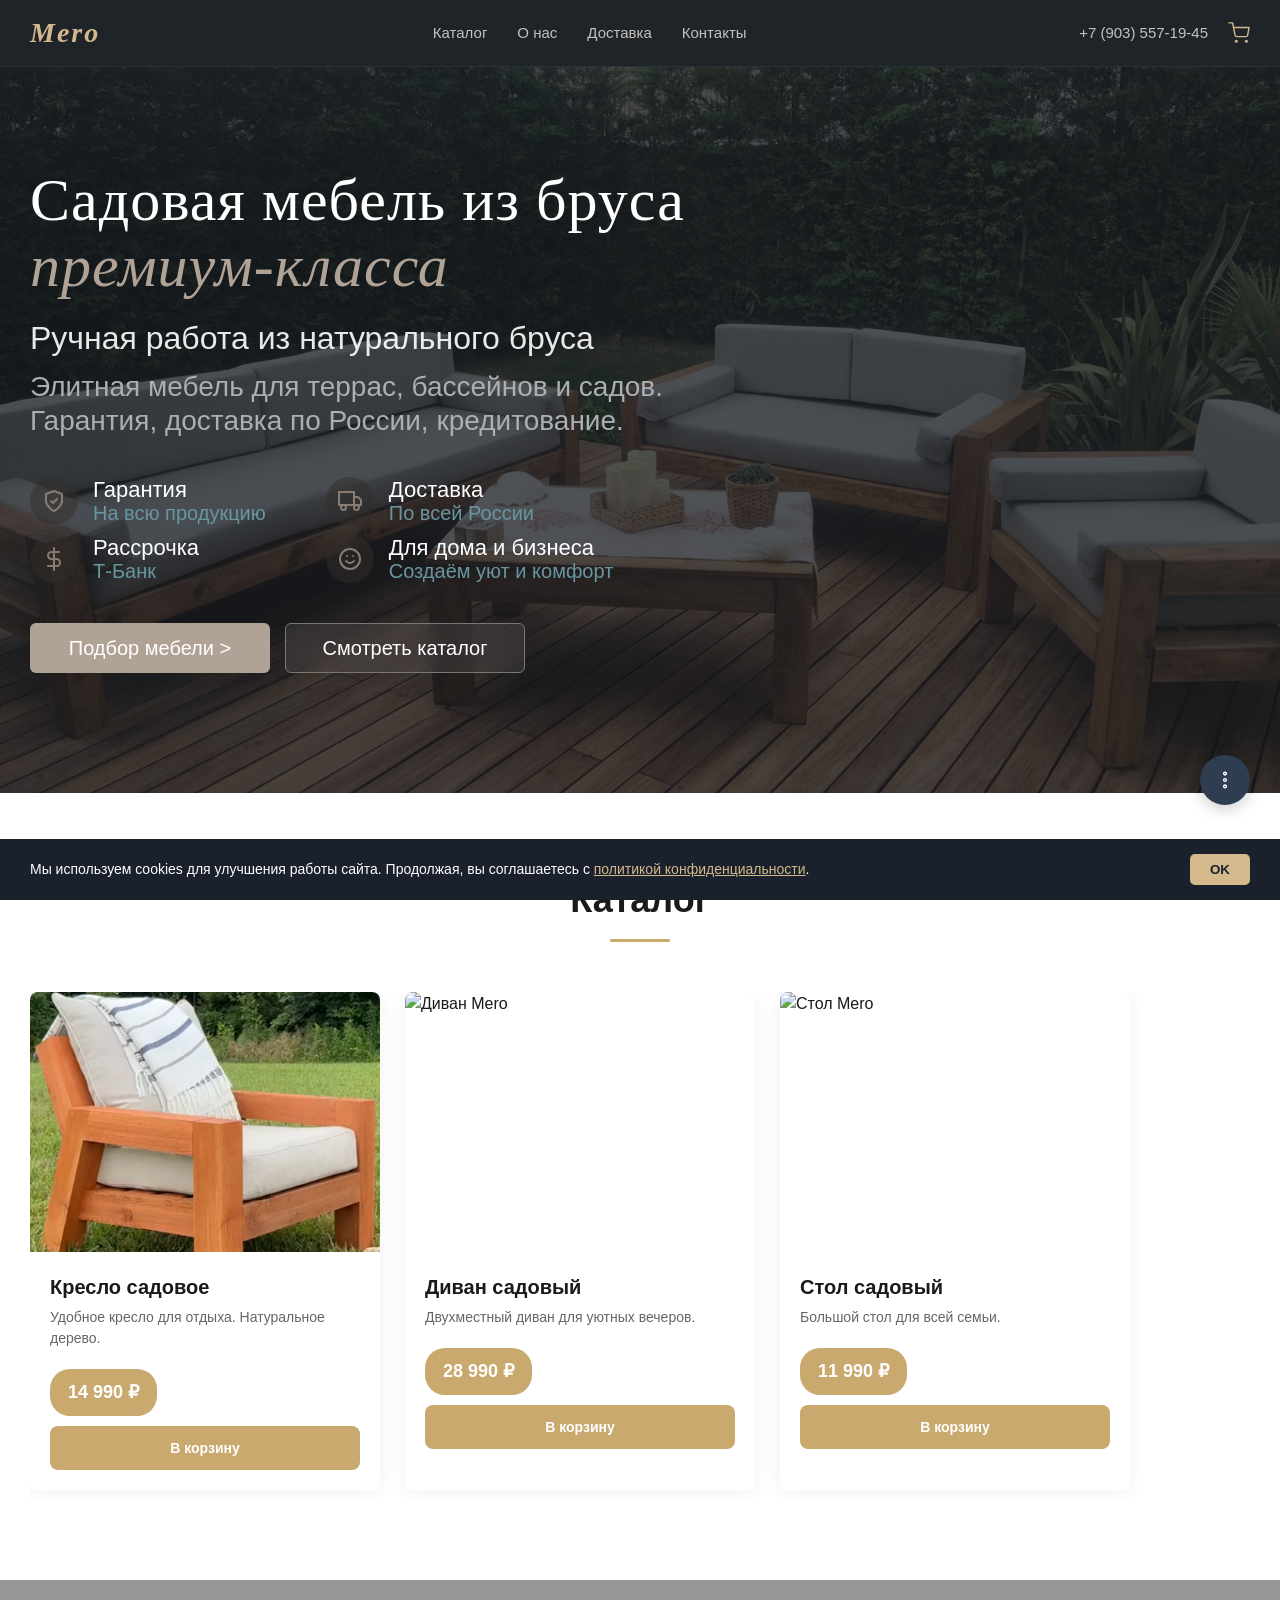
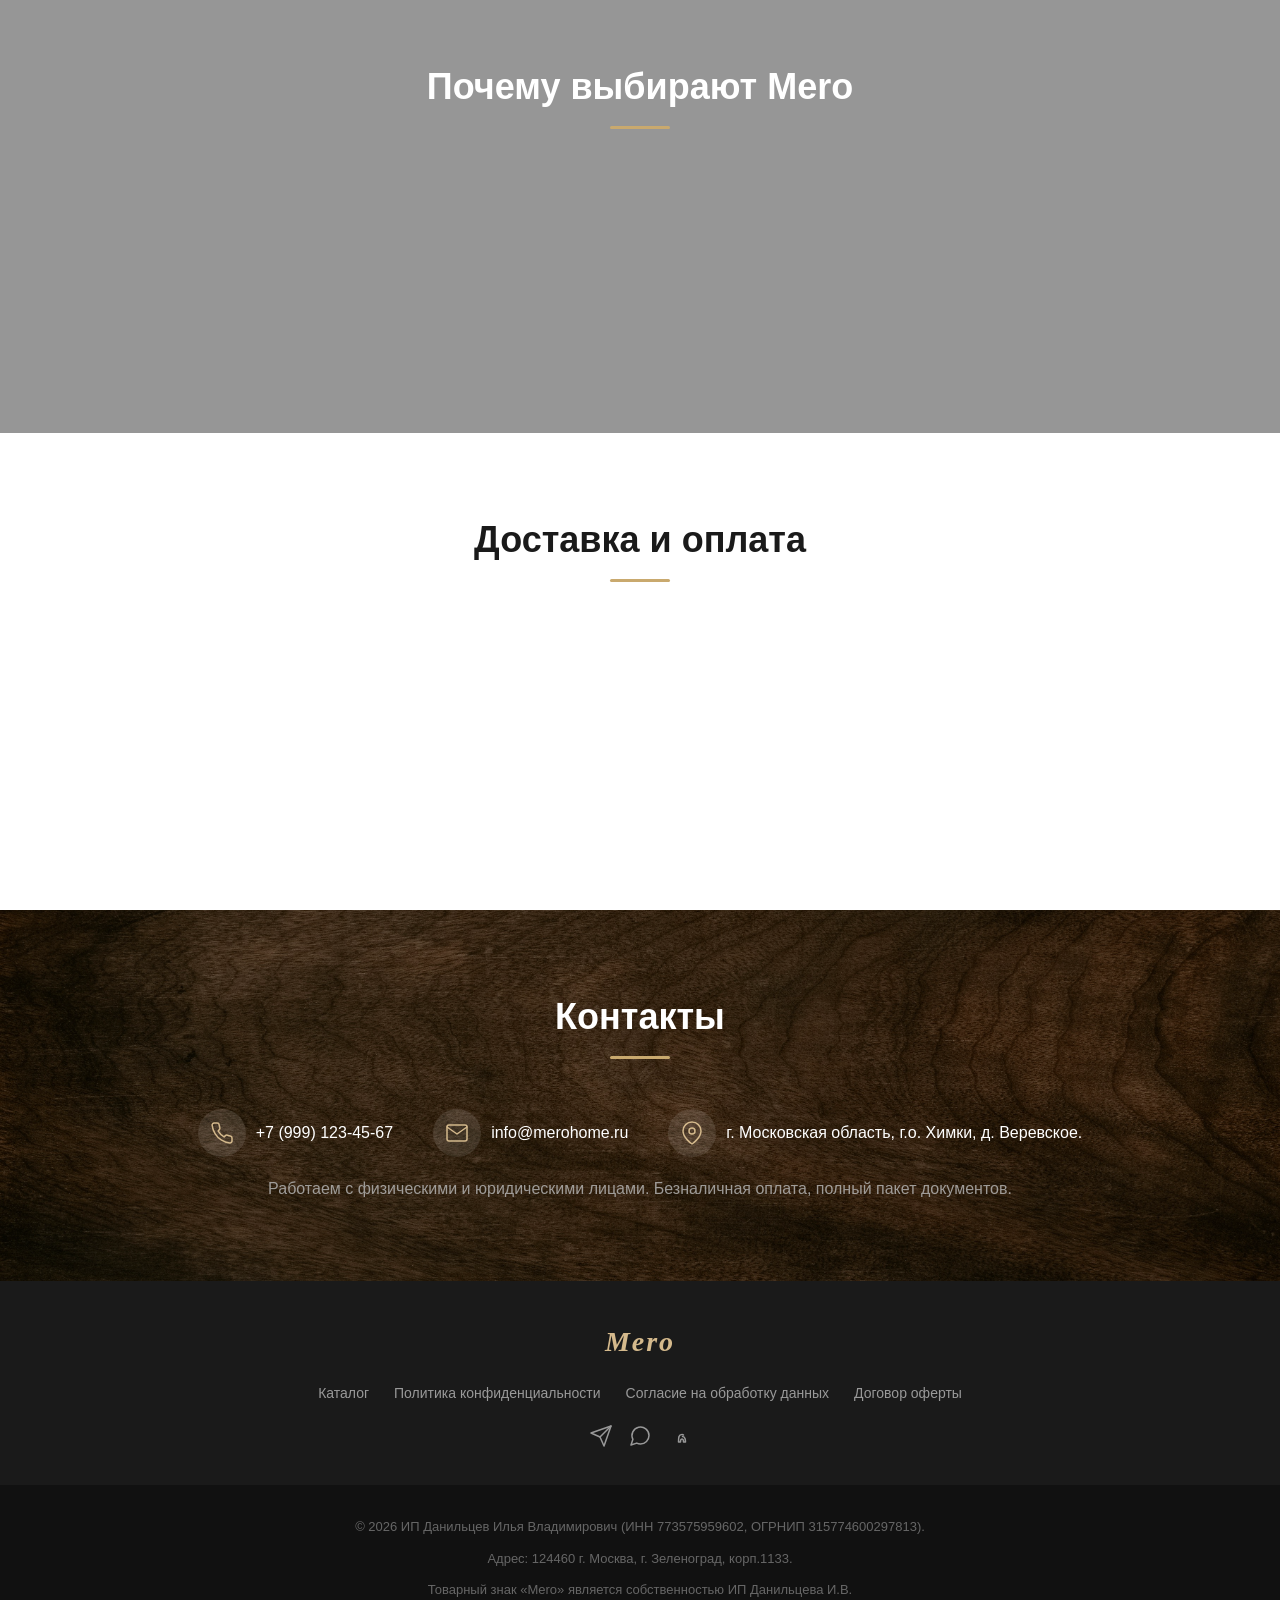
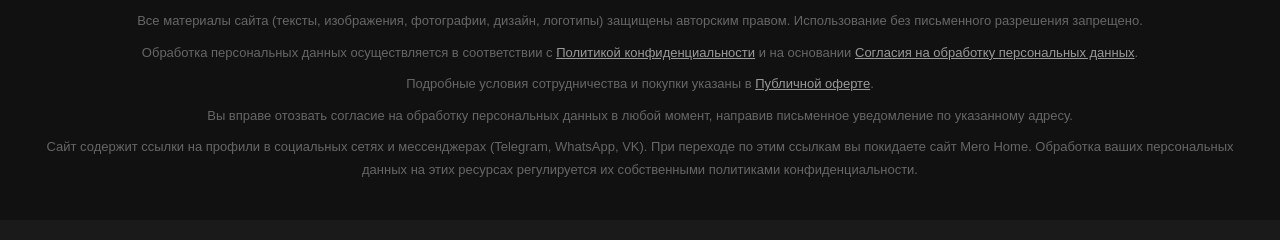
==== index.html @ 068db298 "Обновление сайта" ====
<!DOCTYPE html>
<html lang="ru">
<head>
    <meta charset="UTF-8">
    <meta name="viewport" content="width=device-width, initial-scale=1.0">
    <title>Mero — Садовая мебель премиум-класса из бруса</title>
    <link rel="stylesheet" href="style.css">
    <link rel="icon" type="image/svg+xml" href="data:image/svg+xml,<svg xmlns='http://www.w3.org/2000/svg' viewBox='0 0 100 100'><text y='.9em' font-size='90'>🪑</text></svg>">
</head>
<body>

    <!-- Шапка -->
    <header class="header" id="header">
    <div class="container header__inner">
        <a href="#" class="logo">Mero</a>
        <nav class="nav">
            <a href="#catalog">Каталог</a>
            <a href="#about">О нас</a>
            <a href="#delivery">Доставка</a>
            <a href="#contacts">Контакты</a>
        </nav>
        <div class="header__right">
            <a href="tel:+79991234567" class="header__phone">+7 (903) 557-19-45</a>
            <a href="#" class="header__cart" aria-label="Корзина">
    <svg width="22" height="22" viewBox="0 0 24 24" fill="none" stroke="#d4b98c" stroke-width="1.5" stroke-linecap="round" stroke-linejoin="round">
        <circle cx="9" cy="21" r="1"/><circle cx="20" cy="21" r="1"/>
        <path d="M1 1h4l2.68 13.39a2 2 0 0 0 2 1.61h9.72a2 2 0 0 0 2-1.61L23 6H6"/>
    </svg>
    <span class="cart-count" style="display:none;">0</span>
</a>
        </div>
    </div>
    </header>

    <!-- Главный экран -->
    <section class="hero">
        <div class="container hero__inner">
            <h1 class="hero__title">Садовая мебель из бруса<br><span class="hero__title--accent">премиум-класса</span></h1>
            <p class="hero__subtitle">Ручная работа из натурального бруса</p>
            <p class="hero__tagline">Элитная мебель для террас, бассейнов и садов.<br>Гарантия, доставка по России, кредитование.</p>
            
            <!-- Иконки -->
            <div class="hero__features">
                <div class="hero__features-col">
                    <div class="feature">
                        <div class="feature__icon">
                            <svg width="24" height="24" viewBox="0 0 24 24" fill="none" stroke="#887c72" stroke-width="2" stroke-linecap="round" stroke-linejoin="round">
                                <path d="M12 22s8-4 8-10V5l-8-3-8 3v7c0 6 8 10 8 10z"/>
                                <polyline points="9 12 11 14 15 10"/>
                            </svg>
                        </div>
                        <div class="feature__text">
                            <span class="feature__title">Гарантия</span>
                            <span class="feature__desc">На всю продукцию</span>
                        </div>
                    </div>
                    <div class="feature">
                        <div class="feature__icon">
                            <svg width="24" height="24" viewBox="0 0 24 24" fill="none" stroke="#887c72" stroke-width="2" stroke-linecap="round" stroke-linejoin="round">
                                <line x1="12" y1="1" x2="12" y2="23"/>
                                <path d="M17 5H9.5a3.5 3.5 0 0 0 0 7h5a3.5 3.5 0 0 1 0 7H6"/>
                            </svg>
                        </div>
                        <div class="feature__text">
                            <span class="feature__title">Рассрочка</span>
                            <span class="feature__desc">Т-Банк</span>
                        </div>
                    </div>
                </div>
                <div class="hero__features-col">
                    <div class="feature">
                        <div class="feature__icon">
                            <svg width="24" height="24" viewBox="0 0 24 24" fill="none" stroke="#887c72" stroke-width="2" stroke-linecap="round" stroke-linejoin="round">
                                <rect x="1" y="3" width="15" height="13"/>
                                <polygon points="16 8 20 8 23 11 23 16 16 16 16 8"/>
                                <circle cx="5.5" cy="18.5" r="2.5"/>
                                <circle cx="18.5" cy="18.5" r="2.5"/>
                            </svg>
                        </div>
                        <div class="feature__text">
                            <span class="feature__title">Доставка</span>
                            <span class="feature__desc">По всей России</span>
                        </div>
                    </div>
                    <div class="feature">
                        <div class="feature__icon">
                            <svg width="24" height="24" viewBox="0 0 24 24" fill="none" stroke="#887c72" stroke-width="2" stroke-linecap="round" stroke-linejoin="round">
                                <circle cx="12" cy="12" r="10"/>
                                <path d="M8 14s1.5 2 4 2 4-2 4-2"/>
                                <line x1="9" y1="9" x2="9.01" y2="9"/>
                                <line x1="15" y1="9" x2="15.01" y2="9"/>
                            </svg>
                        </div>
                        <div class="feature__text">
                            <span class="feature__title">Для дома и бизнеса</span>
                            <span class="feature__desc">Создаём уют и комфорт</span>
                        </div>
                    </div>
                </div>
            </div>
                        <!-- Кнопки -->
            <div class="hero__actions">
                <a href="#" class="btn btn--hero-secondary">Подбор мебели ></a>
                <a href="#catalog" class="btn btn--hero-primary">Смотреть каталог</a>
            </div>
        </div>
    </section>

    <!-- Каталог -->
    <section class="catalog" id="catalog">
        <div class="container">
            <h2 class="section-title">Каталог</h2>
            <div class="catalog__scroll">
                <div class="catalog__track">
                <!-- Кресло -->
                <div class="card">
                    <div class="card__image" data-gallery="chair">
                        <img src="ck1.png" alt="Кресло Mero">
                        <div class="card__zoom">
    <svg width="18" height="18" viewBox="0 0 24 24" fill="none" stroke="#ffffff" stroke-width="2" stroke-linecap="round" stroke-linejoin="round">
        <circle cx="11" cy="11" r="8"/>
        <line x1="21" y1="21" x2="16.65" y2="16.65"/>
        <line x1="8" y1="11" x2="14" y2="11"/>
        <line x1="11" y1="8" x2="11" y2="14"/>
    </svg>
</div>
                    </div>
                    <div class="card__info">
                        <h3>Кресло садовое</h3>
                        <p>Удобное кресло для отдыха. Натуральное дерево.</p>
                    </div>
                    <div class="card__price">14 990 ₽</div>
                    <div class="cart-btn-wrapper">
    <button class="btn btn--primary add-to-cart" data-product="Кресло садовое" data-price="14990">В корзину</button>
    <div class="cart-qty-control" style="display:none;">
        <span class="cart-qty-minus">−</span>
        <span class="cart-qty-num">1</span>
        <span class="cart-qty-plus">+</span>
    </div>
</div>
                </div>
                <!-- Диван -->
                <div class="card">
                    <div class="card__image" data-gallery="sofa">
                        <img src="https://placehold.co/500x400/2e3d50/ffd540?text=Диван+Mero" alt="Диван Mero">
                        <div class="card__zoom">🔍</div>
                    </div>
                    <div class="card__info">
                        <h3>Диван садовый</h3>
                        <p>Двухместный диван для уютных вечеров.</p>
                    </div>
                    <div class="card__price">28 990 ₽</div>
                    <div class="cart-btn-wrapper">
    <button class="btn btn--primary add-to-cart" data-product="Диван садовый" data-price="28990">В корзину</button>
    <div class="cart-qty-control" style="display:none;">
        <span class="cart-qty-minus">−</span>
        <span class="cart-qty-num">1</span>
        <span class="cart-qty-plus">+</span>
    </div>
</div>
                </div>
                <!-- Стол -->
                <div class="card">
                    <div class="card__image" data-gallery="table">
                        <img src="https://placehold.co/500x400/2e3d50/ffd540?text=Стол+Mero" alt="Стол Mero">
                        <div class="card__zoom">🔍</div>
                    </div>
                    <div class="card__info">
                        <h3>Стол садовый</h3>
                        <p>Большой стол для всей семьи.</p>
                    </div>
                    <div class="card__price">11 990 ₽</div>
                    <div class="cart-btn-wrapper">
    <button class="btn btn--primary add-to-cart" data-product="Стол садовый" data-price="11990">В корзину</button>
    <div class="cart-qty-control" style="display:none;">
        <span class="cart-qty-minus">−</span>
        <span class="cart-qty-num">1</span>
        <span class="cart-qty-plus">+</span>
    </div>
</div>
                </div>
                </div>
            </div>
        </div>
    </section>

    <!-- О нас -->
    <section class="about" id="about">
        <div class="container">
            <h2 class="section-title">Почему выбирают Mero</h2>
            <div class="about__grid">
                <div class="about__item">
                    <div class="about__icon">
    <svg width="28" height="28" viewBox="0 0 24 24" fill="none" stroke="#d4b98c" stroke-width="1.5" stroke-linecap="round" stroke-linejoin="round">
        <path d="M2 20h20"/>
        <path d="M5 20V12l7-9 7 9v8"/>
        <path d="M9 20V14h6v6"/>
    </svg>
</div>
                    <h3>Натуральные материалы</h3>
                    <p>Отборный брус камерной сушки</p>
                </div>
                <div class="about__item">
                    <div class="about__icon">
    <svg width="28" height="28" viewBox="0 0 24 24" fill="none" stroke="#d4b98c" stroke-width="1.5" stroke-linecap="round" stroke-linejoin="round">
        <path d="M14.7 6.3a1 1 0 0 0 0 1.4l1.6 1.6a1 1 0 0 0 1.4 0l3.77-3.77a6 6 0 0 1-7.94 7.94l-6.91 6.91a2.12 2.12 0 0 1-3-3l6.91-6.91a6 6 0 0 1 7.94-7.94l-3.76 3.76z"/>
    </svg>
</div>
                    <h3>Ручная работа</h3>
                    <p>Каждое изделие создаётся мастером</p>
                </div>
                <div class="about__item">
                    <div class="about__icon">
    <svg width="28" height="28" viewBox="0 0 24 24" fill="none" stroke="#d4b98c" stroke-width="1.5" stroke-linecap="round" stroke-linejoin="round">
        <polyline points="22 12 18 12 15 21 9 3 6 12 2 12"/>
    </svg>
</div>
                    <h3>Продуманный дизайн</h3>
                    <p>Эргономика и комфорт в каждой линии</p>
                </div>
                <div class="about__item">
                    <div class="about__icon">
    <svg width="28" height="28" viewBox="0 0 24 24" fill="none" stroke="#d4b98c" stroke-width="1.5" stroke-linecap="round" stroke-linejoin="round">
        <path d="M12 22s8-4 8-10V5l-8-3-8 3v7c0 6 8 10 8 10z"/>
        <polyline points="9 12 11 14 15 10"/>
    </svg>
</div>
                    <h3>Гарантия</h3>
                    <p>Уверены в качестве</p>
                </div>
            </div>
        </div>
    </section>

        <!-- Доставка -->
    <section class="delivery" id="delivery">
        <div class="container">
            <h2 class="section-title">Доставка и оплата</h2>
            <div class="delivery__grid">
                <div class="delivery__item">
                    <div class="delivery__icon">
                        <svg width="32" height="32" viewBox="0 0 24 24" fill="none" stroke="#2e3d50" stroke-width="1.5" stroke-linecap="round" stroke-linejoin="round">
                            <rect x="1" y="3" width="15" height="13"/>
                            <polygon points="16 8 20 8 23 11 23 16 16 16 16 8"/>
                            <circle cx="5.5" cy="18.5" r="2.5"/>
                            <circle cx="18.5" cy="18.5" r="2.5"/>
                        </svg>
                    </div>
                    <h3>Доставка</h3>
                    <p>Бесплатно по городу. В область — по договорённости.</p>
                </div>
                <div class="delivery__item">
                    <div class="delivery__icon">
                        <svg width="32" height="32" viewBox="0 0 24 24" fill="none" stroke="#2e3d50" stroke-width="1.5" stroke-linecap="round" stroke-linejoin="round">
                            <rect x="2" y="5" width="20" height="14" rx="2"/>
                            <line x1="2" y1="10" x2="22" y2="10"/>
                        </svg>
                    </div>
                    <h3>Оплата</h3>
                    <p>Наличные, перевод на карту, QR-код. Безналичный расчёт для юрлиц.</p>
                </div>
                <div class="delivery__item">
                    <div class="delivery__icon">
                        <svg width="32" height="32" viewBox="0 0 24 24" fill="none" stroke="#2e3d50" stroke-width="1.5" stroke-linecap="round" stroke-linejoin="round">
                            <circle cx="12" cy="12" r="10"/>
                            <polyline points="12 6 12 12 16 14"/>
                        </svg>
                    </div>
                    <h3>Сроки</h3>
                    <p>Изготовление 3–7 дней. Доставка на следующий день.</p>
                </div>
                <div class="delivery__item">
                    <div class="delivery__icon">
                        <svg width="32" height="32" viewBox="0 0 24 24" fill="none" stroke="#2e3d50" stroke-width="1.5" stroke-linecap="round" stroke-linejoin="round">
                            <path d="M16 21v-2a4 4 0 0 0-4-4H5a4 4 0 0 0-4 4v2"/>
                            <circle cx="8.5" cy="7" r="4"/>
                            <path d="M20 8v6"/><path d="M23 11h-6"/>
                        </svg>
                    </div>
                    <h3>Юридическим лицам</h3>
                    <p>Работаем по договору. Безналичная оплата, закрывающие документы.</p>
                </div>
            </div>
        </div>
    </section>

        <!-- Контакты -->
    <section class="contacts" id="contacts">
        <div class="container">
            <h2 class="section-title">Контакты</h2>
            <div class="contacts__grid">
                <a href="tel:+79991234567" class="contacts__item">
                    <span class="contacts__icon">
                        <svg width="24" height="24" viewBox="0 0 24 24" fill="none" stroke="#d4b98c" stroke-width="1.5" stroke-linecap="round" stroke-linejoin="round">
                            <path d="M22 16.92v3a2 2 0 0 1-2.18 2 19.79 19.79 0 0 1-8.63-3.07 19.5 19.5 0 0 1-6-6 19.79 19.79 0 0 1-3.07-8.67A2 2 0 0 1 4.11 2h3a2 2 0 0 1 2 1.72 12.84 12.84 0 0 0 .7 2.81 2 2 0 0 1-.45 2.11L8.09 9.91a16 16 0 0 0 6 6l1.27-1.27a2 2 0 0 1 2.11-.45 12.84 12.84 0 0 0 2.81.7A2 2 0 0 1 22 16.92z"/>
                        </svg>
                    </span>
                    +7 (999) 123-45-67
                </a>
                <a href="mailto:info@mero-furniture.ru" class="contacts__item">
                    <span class="contacts__icon">
                        <svg width="24" height="24" viewBox="0 0 24 24" fill="none" stroke="#d4b98c" stroke-width="1.5" stroke-linecap="round" stroke-linejoin="round">
                            <path d="M4 4h16c1.1 0 2 .9 2 2v12c0 1.1-.9 2-2 2H4c-1.1 0-2-.9-2-2V6c0-1.1.9-2 2-2z"/>
                            <polyline points="22,6 12,13 2,6"/>
                        </svg>
                    </span>
                    info@merohome.ru
                </a>
                <a href="#" class="contacts__item">
                    <span class="contacts__icon">
                        <svg width="24" height="24" viewBox="0 0 24 24" fill="none" stroke="#d4b98c" stroke-width="1.5" stroke-linecap="round" stroke-linejoin="round">
                            <path d="M21 10c0 7-9 13-9 13s-9-6-9-13a9 9 0 0 1 18 0z"/>
                            <circle cx="12" cy="10" r="3"/>
                        </svg>
                    </span>
                    г. Московская область, г.о. Химки, д. Веревское.
                </a>
            </div>
        </div>
                    <p style="text-align:center; margin-top:20px; opacity:0.8;">Работаем с физическими и юридическими лицами. Безналичная оплата, полный пакет документов.</p>
    </section>

    <!-- Футер -->
    <footer class="footer">
        <div class="container footer__inner">
            <a href="index.html" class="logo">Mero</a>
            <div class="footer__links">
                <a href="index.html#catalog">Каталог</a>
                <a href="privacy.html">Политика конфиденциальности</a>
                <a href="consent.html">Согласие на обработку данных</a>
                <a href="offer.html">Договор оферты</a>
            </div>
            <div class="footer__social">
                <a href="#" aria-label="Telegram">
                    <svg width="24" height="24" viewBox="0 0 24 24" fill="none" stroke="#999" stroke-width="1.5" stroke-linecap="round" stroke-linejoin="round">
                        <path d="M22 2L11 13"/><path d="M22 2l-7 20-4-9-9-4 20-7z"/>
                    </svg>
                </a>
                <a href="#" aria-label="WhatsApp">
                    <svg width="24" height="24" viewBox="0 0 24 24" fill="none" stroke="#999" stroke-width="1.5" stroke-linecap="round" stroke-linejoin="round">
                        <path d="M21 11.5a8.5 8.5 0 0 1-8.5 8.5 8.5 8.5 0 0 1-3.8-.9L3 21l1.9-5.7a8.5 8.5 0 1 1 16.1-3.8z"/>
                    </svg>
                </a>
                <a href="#" aria-label="VK">
                    <svg width="24" height="24" viewBox="0 0 24 24" fill="none" stroke="#999" stroke-width="1.5" stroke-linecap="round" stroke-linejoin="round">
                        <path d="M15.5 12.5c1 0 2 .5 2.5 2 .5 1.5.5 3 .5 3.5h-2c0-1 0-2-.5-2.5s-1.5-.5-2 0c-.5.5-.5 1.5-.5 2.5h-2c0-2 0-4 .5-5.5s1.5-2 3-2c1 0 1.5.5 1.5.5"/>
                    </svg>
                </a>
            </div>
        </div>
        <div class="footer__legal">
            <div class="container">
                <p>© 2026 ИП Данильцев Илья Владимирович (ИНН 773575959602, ОГРНИП 315774600297813).</p>
                <p>Адрес: 124460 г. Москва, г. Зеленоград, корп.1133.</p>
                <p>Товарный знак «Mero» является собственностью ИП Данильцева И.В.</p>
                <p>Все материалы сайта (тексты, изображения, фотографии, дизайн, логотипы) защищены авторским правом. Использование без письменного разрешения запрещено.</p>
                <p>Обработка персональных данных осуществляется в соответствии с <a href="privacy.html">Политикой конфиденциальности</a> и на основании <a href="consent.html">Согласия на обработку персональных данных</a>.</p>
                <p>Подробные условия сотрудничества и покупки указаны в <a href="offer.html">Публичной оферте</a>.</p>
                <p>Вы вправе отозвать согласие на обработку персональных данных в любой момент, направив письменное уведомление по указанному адресу.</p>
                <p>Сайт содержит ссылки на профили в социальных сетях и мессенджерах (Telegram, WhatsApp, VK). При переходе по этим ссылкам вы покидаете сайт Mero Home. Обработка ваших персональных данных на этих ресурсах регулируется их собственными политиками конфиденциальности.</p>
            </div>
        </div>
    </footer>

    <!-- Модальное окно -->
    <div class="modal" id="modal">
        <div class="modal__content">
            <span class="modal__close">&times;</span>
            <h3>Оставить заявку</h3>
                <form id="orderForm" action="https://formspree.io/f/xeeynkab" method="POST">
                <input type="text" name="name" placeholder="Ваше имя" required>
                <input type="tel" name="phone" placeholder="Телефон" required>
                <textarea name="message" placeholder="Сообщение (необязательно)" rows="3"></textarea>
                <button type="submit" class="btn btn--primary btn--full">Отправить</button>
            </form>
        </div>
    </div>

    <!-- Кнопка наверх (появляется при скролле) -->
    <button class="scroll-top" id="scrollTop" aria-label="Наверх">
        <svg width="22" height="22" viewBox="0 0 24 24" fill="none" stroke="#ffffff" stroke-width="2" stroke-linecap="round" stroke-linejoin="round">
            <line x1="12" y1="19" x2="12" y2="5"/>
            <polyline points="5 12 12 5 19 12"/>
        </svg>
    </button>

           <!-- Круглая кнопка заявки (всегда видна) -->
    <button class="floating-bubble open-modal" aria-label="Заявка">
        <svg width="22" height="22" viewBox="0 0 24 24" fill="none" stroke="#ffffff" stroke-width="1.5" stroke-linecap="round" stroke-linejoin="round">
            <circle cx="12" cy="5" r="1.5"/>
            <circle cx="12" cy="12" r="1.5"/>
            <circle cx="12" cy="19" r="1.5"/>
        </svg>
    </button>

    <script>
        // Модальное окно
        const modal = document.getElementById('modal');
        const openBtns = document.querySelectorAll('.open-modal');
        const closeBtn = document.querySelector('.modal__close');

        openBtns.forEach(btn => {
            btn.addEventListener('click', (e) => {
                e.preventDefault();
                modal.classList.add('modal--open');
            });
        });

        closeBtn.addEventListener('click', () => {
            modal.classList.remove('modal--open');
        });

        modal.addEventListener('click', (e) => {
            if (e.target === modal) modal.classList.remove('modal--open');
        });

        // Кнопка наверх
        const scrollTop = document.getElementById('scrollTop');
        window.addEventListener('scroll', () => {
            scrollTop.style.display = window.scrollY > 500 ? 'flex' : 'none';
        });
        scrollTop.addEventListener('click', (e) => {
            e.preventDefault();
            window.scrollTo({ top: 0, behavior: 'smooth' });
        });
    </script>
    
    <script>
        // Анимация появления при скролле
        const observer = new IntersectionObserver((entries) => {
            entries.forEach(entry => {
                if (entry.isIntersecting) {
                    entry.target.classList.add('visible');
                }
            });
        }, { threshold: 0.1 });

        document.querySelectorAll('.card, .about__item, .delivery__item, .review').forEach(el => {
            el.classList.add('fade-in');
            observer.observe(el);
        });
    </script>

    <!-- Лайтбокс -->
    <div class="lightbox" id="lightbox">
        <span class="lightbox__close">&times;</span>
        <button class="lightbox__prev">‹</button>
        <button class="lightbox__next">›</button>
        <img src="" alt="" id="lightbox__image">
    </div>

    <script>
        // Лайтбокс с перелистыванием
        const galleries = {
            chair: ['ck1.png', 'https://placehold.co/800x600/2e3d50/ffd540?text=Кресло+2', 'https://placehold.co/800x600/2e3d50/ffd540?text=Кресло+3'],
            sofa: ['https://placehold.co/800x600/2e3d50/ffd540?text=Диван+1', 'https://placehold.co/800x600/2e3d50/ffd540?text=Диван+2'],
            table: ['https://placehold.co/800x600/2e3d50/ffd540?text=Стол+1', 'https://placehold.co/800x600/2e3d50/ffd540?text=Стол+2'],
        };

        let currentGallery = [];
        let currentIndex = 0;
        const lightboxEl = document.getElementById('lightbox');
        const lightboxImg = document.getElementById('lightbox__image');
        const prevBtn = document.querySelector('.lightbox__prev');
        const nextBtn = document.querySelector('.lightbox__next');
        const closeLightbox = document.querySelector('.lightbox__close');

        document.querySelectorAll('.card__image').forEach(el => {
            el.addEventListener('click', () => {
                const gallery = el.dataset.gallery;
                currentGallery = galleries[gallery] || [];
                currentIndex = 0;
                if (currentGallery.length > 0) {
                    lightboxImg.src = currentGallery[0];
                    lightboxEl.classList.add('lightbox--open');
                }
            });
        });

        prevBtn.addEventListener('click', () => {
            currentIndex = (currentIndex - 1 + currentGallery.length) % currentGallery.length;
            lightboxImg.src = currentGallery[currentIndex];
        });

        nextBtn.addEventListener('click', () => {
            currentIndex = (currentIndex + 1) % currentGallery.length;
            lightboxImg.src = currentGallery[currentIndex];
        });

        closeLightbox.addEventListener('click', () => {
            lightboxEl.classList.remove('lightbox--open');
        });

        lightboxEl.addEventListener('click', (e) => {
            if (e.target === lightboxEl) lightboxEl.classList.remove('lightbox--open');
        });

        document.addEventListener('keydown', (e) => {
            if (!lightboxEl.classList.contains('lightbox--open')) return;
            if (e.key === 'ArrowLeft') prevBtn.click();
            if (e.key === 'ArrowRight') nextBtn.click();
            if (e.key === 'Escape') lightboxEl.classList.remove('lightbox--open');
        });
    </script>

    <!-- Форма подбора мебели -->
    <div class="quiz-overlay" id="quizOverlay">
        <div class="quiz-modal">
            <button class="quiz-close" id="quizClose">
                <svg width="60" height="60" viewBox="0 0 24 24" fill="none" stroke="#a8998d" stroke-width="1"><line x1="18" y1="6" x2="6" y2="18"/><line x1="6" y1="6" x2="18" y2="18"/></svg>
            </button>
            
            <h3 class="quiz-title">Подбор мебели</h3>
            <p class="quiz-step" id="quizStep">Вопрос <span id="currentStep">1</span> из 5</p>
            <div class="quiz-progress"><div class="quiz-progress__bar" id="progressBar" style="width: 16%"></div></div>
            
            <!-- Страница 1 -->
            <div class="quiz-page active" data-page="1" id="page1">
                <p class="quiz-question">1. Где будете пользоваться мебелью? <span class="quiz-required">*</span></p>
                <div class="quiz-options">
                    <label class="quiz-option" onclick="selectOption(this, 'q1')">
                        <input type="radio" name="q1" value="home"><span class="quiz-radio"></span><span class="quiz-label">В доме</span>
                    </label>
                    <label class="quiz-option" onclick="selectOption(this, 'q1')">
                        <input type="radio" name="q1" value="outside"><span class="quiz-radio"></span><span class="quiz-label">На улице</span>
                    </label>
                </div>
                <p class="quiz-error" id="error1">Выберите один из вариантов</p>
            </div>
            
            <!-- Страница 2 -->
            <div class="quiz-page" data-page="2" id="page2">
                <p class="quiz-question">2. Какая мебель Вас интересует? <span class="quiz-required">*</span></p>
                <div class="quiz-options">
                    <label class="quiz-option" onclick="selectOption(this, 'q2')">
                        <input type="radio" name="q2" value="chair"><span class="quiz-radio"></span><span class="quiz-label">Кресло</span>
                    </label>
                    <label class="quiz-option" onclick="selectOption(this, 'q2')">
                        <input type="radio" name="q2" value="sofa"><span class="quiz-radio"></span><span class="quiz-label">Диван</span>
                    </label>
                    <label class="quiz-option" onclick="selectOption(this, 'q2')">
                        <input type="radio" name="q2" value="table"><span class="quiz-radio"></span><span class="quiz-label">Стол</span>
                    </label>
                    <label class="quiz-option" onclick="selectOption(this, 'q2')">
                        <input type="radio" name="q2" value="set"><span class="quiz-radio"></span><span class="quiz-label">Комплект</span>
                    </label>
                </div>
                <p class="quiz-error" id="error2">Выберите один из вариантов</p>
            </div>
            
            <!-- Страница 3 -->
            <div class="quiz-page" data-page="3" id="page3">
                <p class="quiz-question">3. Нужна ли водоотталкивающая ткань? <span class="quiz-required">*</span></p>
                <div class="quiz-options quiz-options--row">
                    <label class="quiz-option" onclick="selectOption(this, 'q3')">
                        <input type="radio" name="q3" value="yes"><span class="quiz-radio"></span><span class="quiz-label">Да</span>
                    </label>
                    <label class="quiz-option" onclick="selectOption(this, 'q3')">
                        <input type="radio" name="q3" value="no"><span class="quiz-radio"></span><span class="quiz-label">Нет</span>
                    </label>
                </div>
                <p class="quiz-error" id="error3">Выберите один из вариантов</p>
            </div>
            
            <!-- Страница 4 -->
            <div class="quiz-page" data-page="4" id="page4">
                <p class="quiz-question">4. Нужна ли вам рассрочка? <span class="quiz-required">*</span></p>
                <div class="quiz-options quiz-options--row">
                    <label class="quiz-option" onclick="selectOption(this, 'q4')">
                        <input type="radio" name="q4" value="yes"><span class="quiz-radio"></span><span class="quiz-label">Да</span>
                    </label>
                    <label class="quiz-option" onclick="selectOption(this, 'q4')">
                        <input type="radio" name="q4" value="no"><span class="quiz-radio"></span><span class="quiz-label">Нет</span>
                    </label>
                </div>
                <p class="quiz-error" id="error4">Выберите один из вариантов</p>
            </div>
            
            <!-- Страница 5 -->
            <div class="quiz-page" data-page="5" id="page5">
                <p class="quiz-question">5. Ваши контакты <span class="quiz-required">*</span></p>
                <div class="quiz-form-row">
                    <div class="quiz-input-group">
                        <label class="quiz-input-label">Имя</label>
                        <input type="text" class="quiz-input" placeholder="Ваше имя" id="quizName">
                    </div>
                    <div class="quiz-input-group">
                        <label class="quiz-input-label">Телефон</label>
                        <input type="tel" class="quiz-input" placeholder="+7 (___) ___-__-__" id="quizPhone" value="+7 (___) ___-__-__">
                    </div>
                </div>
                <label class="quiz-check" onclick="this.classList.toggle('checked')">
                    <span class="quiz-check__box"></span>
                    <span class="quiz-check__text">Нажимая кнопку «Отправить», я даю согласие на обработку моих <a href="consent.html" class="quiz-link">персональных данных</a>персональных данных</a> и ознакомлен(а) с <a href="#" class="quiz-link">политикой конфиденциальности</a>. <span class="quiz-required">*</span></span>
                </label>
                <p class="quiz-error" id="error5">Заполните все поля и примите согласие</p>
            </div>
            
            <div class="quiz-nav">
                <button class="quiz-btn quiz-btn--back" id="btnBack" style="visibility: hidden;">
                    <svg width="18" height="18" viewBox="0 0 24 24" fill="none" stroke="#374151" stroke-width="2"><line x1="19" y1="12" x2="5" y2="12"/><polyline points="12 19 5 12 12 5"/></svg>
                    Назад
                </button>
                <button class="quiz-btn quiz-btn--next" id="btnNext">
                    Далее
                    <svg width="18" height="18" viewBox="0 0 24 24" fill="none" stroke="#ffffff" stroke-width="2"><line x1="5" y1="12" x2="19" y2="12"/><polyline points="12 5 19 12 12 19"/></svg>
                </button>
            </div>
        </div>
    </div>

    <script>
        const quizOverlay = document.getElementById('quizOverlay');
        const quizClose = document.getElementById('quizClose');
        const btnNext = document.getElementById('btnNext');
        const btnBack = document.getElementById('btnBack');
        const currentStepSpan = document.getElementById('currentStep');
        const progressBar = document.getElementById('progressBar');
        let currentPage = 1;
        const totalPages = 5;
        
        document.querySelector('.btn--hero-secondary').addEventListener('click', (e) => {
            e.preventDefault();
            quizOverlay.classList.add('quiz-overlay--open');
            currentPage = 1;
            updatePage();
            document.querySelectorAll('.quiz-page').forEach(p => p.classList.remove('active'));
            document.getElementById('page1').classList.add('active');
        });
        
        quizClose.addEventListener('click', () => quizOverlay.classList.remove('quiz-overlay--open'));
        quizOverlay.addEventListener('click', (e) => {
            if (e.target === quizOverlay) quizOverlay.classList.remove('quiz-overlay--open');
        });
        
        function selectOption(label, groupName) {
            const parent = label.parentElement;
            parent.querySelectorAll('.quiz-option').forEach(el => el.classList.remove('selected'));
            label.classList.add('selected');
            const errEl = document.getElementById('error' + currentPage);
            if (errEl) errEl.classList.remove('visible');
        }
        
        const phoneInput = document.getElementById('quizPhone');
        phoneInput.addEventListener('focus', function() {
            if (this.value === '+7 (___) ___-__-__') { this.value = '+7 ('; this.style.color = '#374151'; }
        });
        phoneInput.addEventListener('blur', function() {
            if (this.value === '+7 (' || this.value === '+7') { this.value = '+7 (___) ___-__-__'; this.style.color = '#9ca3af'; }
        });
        phoneInput.addEventListener('input', function() {
            this.style.color = '#374151';
            if (this.value === '+7 (___) ___-__-__') return;
            let val = this.value.replace(/[^\d]/g, '');
            if (val.startsWith('7')) val = val.substring(1);
            if (val.length > 10) val = val.substring(0, 10);
            let formatted = '+7';
            if (val.length > 0) formatted += ' (' + val.substring(0, 3);
            if (val.length >= 3) formatted += ') ' + val.substring(3, 6);
            if (val.length >= 6) formatted += '-' + val.substring(6, 8);
            if (val.length >= 8) formatted += '-' + val.substring(8, 10);
            this.value = formatted;
        });
        phoneInput.addEventListener('keydown', function(e) {
            if (e.key === 'Backspace' && this.selectionStart <= 4) { e.preventDefault(); }
        });
        
        btnNext.addEventListener('click', () => {
            const currentPageEl = document.getElementById('page' + currentPage);
            
            if (currentPage <= 4) {
                const selected = currentPageEl.querySelector('.quiz-option.selected');
                if (!selected) {
                    document.getElementById('error' + currentPage).classList.add('visible');
                    return;
                }
            }
            
            if (currentPage === totalPages) {
                const name = document.getElementById('quizName').value.trim();
                const phone = document.getElementById('quizPhone').value;
                const phoneDigits = phone.replace(/\D/g, '');
                const check = document.querySelector('.quiz-check.checked');
                
                if (!name || phoneDigits.length !== 11 || !check) {
                    document.getElementById('error5').classList.add('visible');
                    return;
                }
                
                const q1 = document.querySelector('input[name="q1"]:checked')?.value || '';
                const q2 = document.querySelector('input[name="q2"]:checked')?.value || '';
                const q3 = document.querySelector('input[name="q3"]:checked')?.value || '';
                const q4 = document.querySelector('input[name="q4"]:checked')?.value || '';
                const message = `Подбор мебели:\nГде: ${q1}\nЧто: ${q2}\nТкань: ${q3}\nРассрочка: ${q4}\nИмя: ${name}\nТелефон: ${phone}`;
                
                fetch('https://formspree.io/f/xeeynkab', {
                    method: 'POST',
                    headers: { 'Content-Type': 'application/json' },
                    body: JSON.stringify({ name: name, phone: phone, message: message })
                })
                .then(() => {
                    alert('Спасибо! Мы свяжемся с вами.');
                    quizOverlay.classList.remove('quiz-overlay--open');
                })
                .catch(() => {
                    alert('Спасибо! Мы свяжемся с вами.');
                    quizOverlay.classList.remove('quiz-overlay--open');
                });
                return;
            }
            
            if (currentPage < totalPages) {
                document.getElementById('page' + currentPage).classList.remove('active');
                currentPage++;
                document.getElementById('page' + currentPage).classList.add('active');
                updatePage();
            }
        });
        
        btnBack.addEventListener('click', () => {
            if (currentPage > 1) {
                document.getElementById('page' + currentPage).classList.remove('active');
                currentPage--;
                document.getElementById('page' + currentPage).classList.add('active');
                updatePage();
            }
        });
        
        function updatePage() {
            currentStepSpan.textContent = currentPage;
            progressBar.style.width = (currentPage / totalPages * 100) + '%';
            btnBack.style.visibility = currentPage === 1 ? 'hidden' : 'visible';
            if (currentPage === totalPages) {
                btnNext.innerHTML = 'Отправить заявку <svg width="18" height="18" viewBox="0 0 24 24" fill="none" stroke="#fff" stroke-width="2"><polyline points="20 6 9 17 4 12"/></svg>';
                btnNext.classList.add('green');
            } else {
                btnNext.innerHTML = 'Далее <svg width="18" height="18" viewBox="0 0 24 24" fill="none" stroke="#fff" stroke-width="2"><line x1="5" y1="12" x2="19" y2="12"/><polyline points="12 5 19 12 12 19"/></svg>';
                btnNext.classList.remove('green');
            }
        }
    </script>
    
    <!-- Панель корзины -->
    <div class="cart-overlay" id="cartOverlay"></div>
    <div class="cart-panel" id="cartPanel">
        <div class="cart-header">
            <h3>Корзина</h3>
            <button class="cart-close" id="cartClose">&times;</button>
        </div>
        <div class="cart-items" id="cartItems">
            <p class="cart-empty">Корзина пуста</p>
        </div>
        <div class="cart-footer" id="cartFooter" style="display:none;">
            <div class="cart-total">Итого: <span id="cartTotal">0</span> ₽</div>
            <button class="btn btn--primary btn--full" id="cartOrder">Оформить заказ</button>
        </div>
    </div>

    <script>
        const cart = [];
        const cartOverlay = document.getElementById('cartOverlay');
        const cartPanel = document.getElementById('cartPanel');
        const cartClose = document.getElementById('cartClose');
        const cartItems = document.getElementById('cartItems');
        const cartFooter = document.getElementById('cartFooter');
        const cartTotal = document.getElementById('cartTotal');
        const cartCountEl = document.querySelector('.cart-count');
        
        document.querySelector('.header__cart').addEventListener('click', (e) => {
            e.preventDefault();
            openCart();
        });
        cartClose.addEventListener('click', () => closeCart());
        cartOverlay.addEventListener('click', () => closeCart());
        
        function openCart() { cartOverlay.classList.add('cart-overlay--open'); cartPanel.classList.add('cart-panel--open'); renderCart(); }
        function closeCart() { cartOverlay.classList.remove('cart-overlay--open'); cartPanel.classList.remove('cart-panel--open'); }
        
        document.querySelectorAll('.cart-btn-wrapper').forEach(wrapper => {
            const btn = wrapper.querySelector('.add-to-cart');
            const control = wrapper.querySelector('.cart-qty-control');
            const numEl = wrapper.querySelector('.cart-qty-num');
            const minusEl = wrapper.querySelector('.cart-qty-minus');
            const plusEl = wrapper.querySelector('.cart-qty-plus');
            const product = btn.dataset.product;
            const price = parseInt(btn.dataset.price);
            
            if (!cart.find(i => i.product === product)) {
                cart.push({ product, price, qty: 0 });
            }
            const item = cart.find(i => i.product === product);
            
            btn.addEventListener('click', () => {
                item.qty = 1;
                updateView();
            });
            
            minusEl.addEventListener('click', () => {
                item.qty--;
                if (item.qty < 0) item.qty = 0;
                updateView();
            });
            
            plusEl.addEventListener('click', () => {
                item.qty++;
                updateView();
            });
            
            function updateView() {
                if (item.qty === 0) {
                    btn.style.display = 'inline-block';
                    btn.classList.remove('half');
                    control.style.display = 'none';
                } else {
                    btn.style.display = 'inline-block';
                    btn.classList.add('half');
                    control.style.display = 'flex';
                    numEl.textContent = item.qty;
                }
                updateCount();
            }
        });
        
        function updateCount() {
            const total = cart.reduce((s, i) => s + i.qty, 0);
            cartCountEl.style.display = total > 0 ? 'inline' : 'none';
            cartCountEl.textContent = total;
        }
        
        function renderCart() {
            const items = cart.filter(i => i.qty > 0);
            if (items.length === 0) {
                cartItems.innerHTML = '<p class="cart-empty">Корзина пуста</p>';
                cartFooter.style.display = 'none';
            } else {
                cartItems.innerHTML = items.map((item, i) => {
                    const idx = cart.indexOf(item);
                    return `
                    <div class="cart-item">
                        <span class="cart-item__name">${item.product}</span>
                        <span class="cart-item__qty">×${item.qty}</span>
                        <span class="cart-item__price">${(item.price * item.qty).toLocaleString()} ₽</span>
                        <button class="cart-item__remove" onclick="removeItem(${idx})">×</button>
                    </div>`;
                }).join('');
                cartFooter.style.display = 'block';
                cartTotal.textContent = items.reduce((s, i) => s + i.price * i.qty, 0).toLocaleString();
            }
        }
        
        function removeItem(i) { cart[i].qty = 0; updateAllBtns(); updateCount(); renderCart(); }
        
        function updateAllBtns() {
            document.querySelectorAll('.cart-btn-wrapper').forEach(w => {
                const btn = w.querySelector('.add-to-cart');
                const control = w.querySelector('.cart-qty-control');
                const numEl = w.querySelector('.cart-qty-num');
                const item = cart.find(i => i.product === btn.dataset.product);
                if (item && item.qty > 0) {
                    btn.classList.add('half');
                    control.style.display = 'flex';
                    numEl.textContent = item.qty;
                } else {
                    btn.classList.remove('half');
                    control.style.display = 'none';
                }
            });
        }
        
        document.getElementById('cartOrder').addEventListener('click', () => {
            const items = cart.filter(i => i.qty > 0)
                .map(i => `${i.product} ×${i.qty} — ${(i.price * i.qty).toLocaleString()} ₽`).join('\n');
            const total = cart.reduce((s, i) => s + i.price * i.qty, 0);
            document.querySelector('#modal textarea').value = `Заказ:\n${items}\n\nИтого: ${total.toLocaleString()} ₽`;
            closeCart();
            document.getElementById('modal').classList.add('modal--open');
        });
    </script>

    <!-- Куки-уведомление -->
    <div class="cookie-banner" id="cookieBanner">
        <p>Мы используем cookies для улучшения работы сайта. Продолжая, вы соглашаетесь с <a href="privacy.html">политикой конфиденциальности</a>.</p>
        <button onclick="document.getElementById('cookieBanner').style.display='none'">OK</button>
    </div>

</body>
</html>
---- style.css ----
/* ============================================================
   MERO — Садовая мебель ручной работы
   ============================================================ */

@font-face {
    font-family: 'TT Commons';
    src: local('TT Commons DemiBold');
    font-weight: 600;
}

:root {
    --bg: #ffffff;
    --text: #1a1a1a;
    --text-light: #666666;
    --accent: #2e3d50;
    --accent-hover: #1a202c;
    --gold: #c9a96e;
    --border: #e8e8e8;
    --radius: 8px;
    --shadow: 0 2px 20px rgba(0,0,0,0.06);
}

*, *::before, *::after { margin: 0; padding: 0; box-sizing: border-box; }
html { scroll-behavior: smooth; }
body { font-family: -apple-system, BlinkMacSystemFont, 'Segoe UI', Roboto, 'Helvetica Neue', Arial, sans-serif; color: var(--text); background: var(--bg); line-height: 1.5; }
.container { max-width: 1300px; margin: 0 auto; padding: 0 30px; }
.section-title { font-size: 36px; text-align: center; margin-bottom: 50px; }

/* Кнопки */
.btn { display: inline-block; padding: 14px 36px; font-family: 'TT Commons', 'Segoe UI', sans-serif; font-size: 15px; font-weight: 600; border: none; border-radius: var(--radius); cursor: pointer; text-decoration: none; text-align: center; transition: 0.3s; }
.btn--primary {
    background: var(--gold);
    color: #fff;
    position: relative;
    overflow: hidden;
}
.btn--primary::before {
    content: '';
    position: absolute;
    top: 0;
    left: -100%;
    width: 100%;
    height: 100%;
    background: linear-gradient(90deg, transparent, rgba(255,255,255,0.3), transparent);
    transition: left 0.5s;
}
.btn--primary:hover::before {
    left: 100%;
}
.btn--primary:hover { background: var(--accent-hover); }
.btn--small { padding: 10px 24px; font-size: 14px; background: #b1a296;
    color: #ffffff;
    border: none;}
.btn--small:hover {
    background: #9a8c80;
}
.btn--full { width: 100%; }

/* Шапка */
.header {
    position: sticky;
    top: 0;
    z-index: 100;
    background: rgba(20, 25, 30, 0.95);
    backdrop-filter: blur(20px);
    -webkit-backdrop-filter: blur(20px);
    border-bottom: 1px solid rgba(255, 255, 255, 0.06);
    padding: 12px 0;
}
.header__inner { display: flex; align-items: center; justify-content: space-between; }
.logo {
    font-family: 'TT Commons', 'Georgia', serif;
    font-size: 28px;
    font-weight: 700;
    font-style: italic;
    color: #d4b98c;
    text-decoration: none;
    letter-spacing: 2px;
}
.logo--footer {
    color: #d4b98c;
}
.nav { display: flex; gap: 30px; }
.nav a { color: #c5c1bd; text-decoration: none; font-size: 15px; transition: 0.3s; }
.nav a:hover { color: #b1a296; }

/* Главный экран */
.hero {
    position: relative;
    background: var(--accent);
    background-image: url('hero-bg.jpg');
    background-size: cover;
    background-position: center;
    background-repeat: no-repeat;
    padding: 100px 0 120px;
    color: #fff;
    overflow: hidden;
    min-height: 500px;
}

/* Затемнение для читаемости текста */
.hero::before {
    content: '';
    position: absolute;
    top: 0;
    left: 0;
    width: 100%;
    height: 100%;
    background: rgba(20, 25, 30, 0.75);
    z-index: 1;
}

.hero__inner {
    position: relative;
    z-index: 2;
}

.hero__title {
    font-family: -apple-system, BlinkMacSystemFont, 'Georgia', 'Segoe UI', Roboto, 'Helvetica Neue', Arial, sans-serif;
    font-size: 60px;
    line-height: 1.1;
    margin-bottom: 15px;
    font-weight: 700;
    letter-spacing: 1px;
}
.hero__subtitle {
    font-size: 32px;  /* было 20px, +2 пункта */
    opacity: 0.9;
    margin-bottom: 8px;
    font-weight: 300;
}
.hero .btn--primary { background: #fff; color: var(--accent); }
.hero .btn--primary:hover { background: var(--gold); color: #fff; }

/* Каталог */
.catalog { padding: 80px 0; }
.catalog__scroll { overflow-x: auto; -webkit-overflow-scrolling: touch; scroll-snap-type: x mandatory; padding-bottom: 10px; }
.catalog__track { display: flex; gap: 25px; }
.card { flex: 0 0 350px; scroll-snap-align: start; background: #fff; border-radius: var(--radius); overflow: hidden; box-shadow: var(--shadow); transition: 0.3s; }
.card:hover {
    transform: translateY(-8px);
    box-shadow: 0 20px 40px rgba(0,0,0,0.12);
}
.card__image { height: 260px; overflow: hidden; }
.card__image img { width: 100%; height: 100%; object-fit: cover; }
.card__info { padding: 20px 20px 10px; }
.card__info h3 { font-size: 20px; margin-bottom: 5px; }
.card__info p { font-size: 14px; color: var(--text-light); }
.card__price { display: inline-block; margin: 10px 20px; padding: 10px 18px; background: var(--gold); color: #fff; font-weight: 700; font-size: 18px; border-radius: 20px; }
.card .btn { margin: 0 20px 20px; width: calc(100% - 40px); }

/* О нас */
.about {
    padding: 80px 0;
    background: #f9f9f9 url('wood-workshop.jpg') center/cover no-repeat;
    position: relative;
}
.about::before {
    content: '';
    position: absolute;
    top: 0;
    left: 0;
    width: 100%;
    height: 100%;
    background: rgba(0, 0, 0, 0.4);;
    z-index: 1;
    
}
.about .container {
    position: relative;
    z-index: 2;
}
.about .section-title,
.about__item h3,
.about__item p {
    color: #fff;
}
.about__grid { display: grid; grid-template-columns: repeat(auto-fit, minmax(220px, 1fr)); gap: 30px; text-align: center; }
.about__icon {
    width: 64px;
    height: 64px;
    background: rgba(255,255,255,0.1);
    border-radius: 50%;
    display: flex;
    align-items: center;
    justify-content: center;
    margin: 0 auto 15px;
    font-size: 24px;
    filter: none;
}
.about__icon svg {
    width: 36px;
    height: 36px;
}
.about__item h3 { font-size: 22px; margin-bottom: 8px; color: #fff; }
.about__item p { font-size: 18px; color: rgba(255,255,255,0.7); }

/* Доставка */
.delivery { padding: 80px 0; }
.delivery__grid { display: grid; grid-template-columns: repeat(auto-fit, minmax(250px, 1fr)); gap: 30px; text-align: center; }
.delivery__item h3 { font-size: 22px; margin-bottom: 8px; }
.delivery__item p { font-size: 18px; color: var(--text-light); }
.delivery__icon {
    width: 64px;
    height: 64px;
    background: rgba(0,0,0,0.1);
    border-radius: 50%;
    display: flex;
    align-items: center;
    justify-content: center;
    margin: 0 auto 15px;
    font-size: 36px;
    margin-bottom: 12px; 
}

/* Контакты */
.contacts { padding: 80px 0; background: var(--accent); color: #fff; }
.contacts .section-title { color: #fff; }
.contacts__grid { display: flex; justify-content: center; gap: 40px; flex-wrap: wrap; }
.contacts__item { color: #fff; text-decoration: none; font-size: 16px; display: flex; align-items: center; gap: 10px; }
.contacts__item span { font-size: 20px; }

/* Футер */
.footer { background: #1a1a1a; color: #fff; padding: 40px 0 20px; text-align: center; }
.footer__inner { display: flex; flex-direction: column; align-items: center; gap: 20px; margin-bottom: 20px; }
.footer__links { display: flex; gap: 25px; flex-wrap: wrap; justify-content: center; }
.footer__links a { color: #999; text-decoration: none; font-size: 14px; transition: 0.3s; }
.footer__links a:hover { color: #fff; }
.footer__social { display: flex; gap: 15px; }
.footer__social a { text-decoration: none; }
.footer__social a:hover svg { stroke: #d4b98c; }
.footer__copy { color: #666; font-size: 13px; }

/* Модальное окно */
.modal { display: none; position: fixed; top: 0; left: 0; width: 100%; height: 100%; background: rgba(0,0,0,0.6); z-index: 200; justify-content: center; align-items: center; }
.modal--open { display: flex; }
.modal__content { background: #fff; padding: 40px; border-radius: var(--radius); width: 90%; max-width: 450px; position: relative; }
.modal__close { position: absolute; top: 10px; right: 15px; font-size: 28px; cursor: pointer; color: #999; }
.modal__content h3 { font-size: 22px; margin-bottom: 20px; text-align: center; }
.modal__content input,
.modal__content textarea { width: 100%; padding: 12px; margin-bottom: 12px; border: 1px solid var(--border); border-radius: var(--radius); font-family: inherit; font-size: 14px; }
.modal__content input:focus,
.modal__content textarea:focus { outline: none; border-color: var(--gold); }

/* Кнопка наверх (появляется при скролле) */
.scroll-top {
    position: fixed;
    bottom: 30px;
    right: 30px;
    width: 50px;
    height: 50px;
    border-radius: 50%;
    background: #2e3d50;
    border: none;
    cursor: pointer;
    display: none;
    align-items: center;
    justify-content: center;
    z-index: 50;
    transition: 0.3s;
    box-shadow: 0 4px 15px rgba(0,0,0,0.2);
}

.scroll-top:hover {
    background: #b1a296;
}

@media (max-width: 768px) {
    .hero__title { font-size: 36px; }
    .nav { display: none; }
    .card { flex: 0 0 280px; }
    .section-title { font-size: 26px; }
}
/* Анимация появления */
.fade-in {
    opacity: 0;
    transform: translateY(30px);
    transition: opacity 0.8s ease, transform 0.8s ease;
}
.fade-in.visible {
    opacity: 1;
    transform: translateY(0);
}

.section-title::after {
    content: '';
    display: block;
    width: 60px;
    height: 3px;
    background: var(--gold);
    margin: 12px auto 0;
    border-radius: 2px;
}
.hero__tagline {
    font-size: 28px;
    color: #abaeb3;
    margin-bottom: 30px;
    max-width: 650px;
    line-height: 1.2;
    margin-top: 0;
    font-weight: 300
}
.hero__title {
    font-family: 'Georgia', 'Times New Roman', serif;
    font-size: 60px;
    line-height: 1.1;
    margin-bottom: 15px;
    font-weight: 400;
    letter-spacing: 1px;
}

.hero__title--accent {
    color: #b1a296;
    font-style: italic;
}

/* Иконки преимуществ */
.hero__features {
    display: flex;
    gap: 60px;
    margin-top: 40px;
}

.hero__features-col {
    display: flex;
    flex-direction: column;
    gap: 10px;
}

.feature {
    display: flex;
    align-items: center;
    gap: 15px;
}

.feature__icon {
    width: 48px;
    height: 48px;
    background: rgba(51, 46, 42, 0.5);
    border-radius: 50%;
    display: flex;
    align-items: center;
    justify-content: center;
    font-size: 22px;
    flex-shrink: 0;
}

.feature__text {
    display: flex;
    flex-direction: column;
}

.feature__title {
    font-size: 22px;
    font-weight: 400;
    color: #ffffff;
}

.feature__desc {
    font-size: 20px;
    color: #6896a0;
    font-weight: 300
}
.feature__icon svg {
    display: block;
}
.feature__text {
    display: flex;
    flex-direction: column;
    line-height: 1.1;
}
.hero__inner {
    position: relative;
    z-index: 2;
}
/* Кнопки героя */
.hero__actions {
    display: flex;
    gap: 15px;
    margin-top: 40px;
}

.btn--hero-primary,
.btn--hero-secondary {
    font-family: 'Segoe UI', -apple-system, sans-serif;
    padding: 12px 36px;
    font-size: 20px;
    font-weight: 500;
    border-radius: 6px;
    text-decoration: none;
    transition: 0.3s;
    min-width: 240px;
    text-align: center;
    display: inline-flex;
    align-items: center;
    justify-content: center;
    line-height: 1;
    height: 50px;
    transition: transform 0.2s ease, background 0.3s;
}

.btn--hero-primary {
    background: rgba(255, 255, 255, 0.08);
    backdrop-filter: blur(10px);
    -webkit-backdrop-filter: blur(10px);
    border: 1px solid #797877;
    color: #ffffff;
}

.btn--hero-primary:hover {
    background: rgba(255, 255, 255, 0.15);
    border-color: #b1a296;
}

.btn--hero-secondary {
    background: #b1a296;
    color: #ffffff;
    border: none;
}

.btn--hero-secondary:hover {
    transform: translateY(-3px);
    background: #9a8c80;
}
.header__right {
    display: flex;
    align-items: center;
    gap: 20px;
}

.header__phone {
    color: #c5c1bd;
    text-decoration: none;
    font-size: 15px;
    transition: 0.3s;
}

.header__phone:hover {
    color: #d4b98c;
}

.header__cart {
    display: flex;
    align-items: center;
    transition: 0.3s;
    text-decoration: none;
}

.header__cart:hover {
    opacity: 0.7;
}

/* Круглая кнопка заявки (всегда видна, над стрелкой) */
.floating-bubble {
    position: fixed;
    bottom: 95px;
    right: 30px;
    width: 50px;
    height: 50px;
    border-radius: 50%;
    background: #2e3d50;
    border: none;
    cursor: pointer;
    display: flex;
    align-items: center;
    justify-content: center;
    z-index: 50;
    transition: 0.3s;
    box-shadow: 0 4px 15px rgba(0,0,0,0.2);
}

.floating-bubble:hover {
    background: #b1a296;
}

/* Кнопка зума на карточке */
.card__image {
    position: relative;
    cursor: pointer;
}

.card__zoom {
    position: absolute;
    top: 10px;
    right: 10px;
    background: rgba(46, 61, 80, 0.7);
    width: 36px;
    height: 36px;
    border-radius: 50%;
    display: flex;
    align-items: center;
    justify-content: center;
    opacity: 0;
    transition: 0.3s;
}

.card__image:hover .card__zoom {
    opacity: 1;
}

/* Лайтбокс */
.lightbox {
    display: none;
    position: fixed;
    top: 0;
    left: 0;
    width: 100%;
    height: 100%;
    background: rgba(0,0,0,0.9);
    z-index: 300;
    justify-content: center;
    align-items: center;
}

.lightbox--open {
    display: flex !important;
}

.lightbox img {
    max-width: 90%;
    max-height: 80vh;
    object-fit: contain;
    border-radius: 4px;
}

.lightbox__close {
    position: absolute;
    top: 20px;
    right: 30px;
    font-size: 40px;
    color: #fff;
    cursor: pointer;
    z-index: 301;
}

.lightbox__prev,
.lightbox__next {
    position: absolute;
    top: 50%;
    transform: translateY(-50%);
    background: rgba(255,255,255,0.1);
    color: #fff;
    border: none;
    font-size: 40px;
    padding: 10px 15px;
    cursor: pointer;
    z-index: 301;
    transition: 0.3s;
}

.lightbox__prev { left: 20px; }
.lightbox__next { right: 20px; }

.lightbox__prev:hover,
.lightbox__next:hover {
    background: rgba(255,255,255,0.3);
}

/* ФОРМА ПОДБОРА МЕБЕЛИ */
.quiz-overlay { display: none; position: fixed; top: 0; left: 0; width: 100%; height: 100%; background: rgba(0,0,0,0.6); z-index: 400; justify-content: center; align-items: center; }
.quiz-overlay--open { display: flex; }
.quiz-modal { background: #fff; border-radius: 10px; padding: 20px 50px 50px 30px; width: 90%; max-width: 700px; position: relative; }
.quiz-close { position: absolute; top: 15px; right: 20px; background: none; border: none; cursor: pointer; }
.quiz-title { font-size: 33px; font-weight: 700; color: #000; margin-bottom: 5px; }
.quiz-step { font-size: 18px; color: #999; margin-bottom: 20px; }
.quiz-progress { height: 5px; background: #e5e7eb; border-radius: 3px; margin-bottom: 30px; }
.quiz-progress__bar { height: 100%; background: #a8998d; border-radius: 3px; transition: width 0.3s; }
.quiz-question { font-size: 22px; font-weight: 600; color: #000; margin-bottom: 25px; }
.quiz-required { color: #e74c3c; }
.quiz-options { display: flex; flex-direction: column; gap: 14px; }
.quiz-option { display: flex; align-items: center; gap: 15px; padding: 18px 24px; border: 1px solid #e5e7eb; border-radius: 10px; cursor: pointer; transition: 0.3s; }
.quiz-option:hover { border-color: #a8998d; background: #fdf9f7; }
.quiz-option input { display: none; }
.quiz-radio { width: 24px; height: 24px; border: 2px solid #d1d5db; border-radius: 50%; flex-shrink: 0; transition: 0.3s; }
.quiz-option.selected .quiz-radio { border-color: #a8998d; background: #a8998d; box-shadow: inset 0 0 0 5px #fff; }
.quiz-option.selected { border-color: #a8998d; background: #fdf9f7; }
.quiz-label { font-size: 20px; color: #374151; }
.quiz-error { display: none; color: #e74c3c; font-size: 16px; margin-top: 12px; }
.quiz-error.visible { display: block; }
.quiz-nav { display: flex; justify-content: space-between; align-items: center; margin-top: 30px; }
.quiz-btn { display: inline-flex; align-items: center; gap: 10px; padding: 14px 28px; border-radius: 10px; font-size: 20px; font-weight: 600; cursor: pointer; transition: 0.3s; border: none; }
.quiz-btn--next { background: #a8998d; color: #fff; }
.quiz-btn--next:hover { background: #8c7d72; }
.quiz-btn--back { background: transparent; color: #374151; }
.quiz-btn--back:hover { background: #e5e7eb; }
.quiz-page { display: none; }
.quiz-page.active { display: block; }
.quiz-close svg { stroke-width: 1; }

/* Горизонтальные варианты */
.quiz-options--row { flex-direction: row; }
.quiz-options--row .quiz-option { flex: 1; justify-content: center; }

/* Поля ввода */
.quiz-form-row { display: flex; gap: 15px; margin-bottom: 20px; }
.quiz-input-group { flex: 1; }
.quiz-input-label { display: block; font-size: 16px; font-weight: 600; color: #374151; margin-bottom: 8px; }
.quiz-input { width: 100%; padding: 14px 16px; border: 1px solid #e5e7eb; border-radius: 10px; font-size: 18px; font-family: inherit; transition: 0.3s; }
.quiz-input:focus { outline: none; border-color: #a8998d; }

/* Чекбокс согласия */
.quiz-check { display: flex; align-items: flex-start; gap: 12px; cursor: pointer; margin-top: 15px; }
.quiz-check__box { width: 22px; height: 22px; border: 2px solid #d1d5db; border-radius: 4px; flex-shrink: 0; transition: 0.3s; margin-top: 2px; }
.quiz-check.checked .quiz-check__box { background: #a8998d; border-color: #a8998d; }
.quiz-check.checked .quiz-check__box::after { content: '✓'; color: #fff; display: flex; justify-content: center; align-items: center; font-size: 14px; height: 100%; }
.quiz-check__text { font-size: 15px; color: #6b7280; line-height: 1.4; }
.quiz-link { color: #bcafa5; text-decoration: none; }
.quiz-link:hover { color: #a8998d; text-decoration: none; }
.quiz-btn--next { transition: background 0.3s; }
.quiz-btn--next.green {
    background: linear-gradient(90deg, #4cd964, #219a52);
}
.quiz-btn--next.green:hover {
    background: linear-gradient(90deg, #3cb84e, #1a7a3e);
}
.quiz-input::placeholder {
    color: #9ca3af;
}

#quizPhone {
    color: #374151;
}

#quizPhone[value="+7 (___) ___-__-__"] {
    color: #9ca3af;
}

/* Корзина */
.cart-overlay { display: none; position: fixed; top: 0; left: 0; width: 100%; height: 100%; background: rgba(0,0,0,0.4); z-index: 500; }
.cart-overlay--open { display: block; }
.cart-panel { position: fixed; top: 0; right: -400px; width: 380px; height: 100%; background: #fff; z-index: 501; transition: right 0.3s; display: flex; flex-direction: column; }
.cart-panel--open { right: 0; }
.cart-header { display: flex; justify-content: space-between; align-items: center; padding: 20px; border-bottom: 1px solid #e5e7eb; }
.cart-header h3 { font-size: 22px; }
.cart-close { background: none; border: none; font-size: 28px; cursor: pointer; color: #999; }
.cart-items { flex: 1; overflow-y: auto; padding: 15px; }
.cart-empty { text-align: center; color: #999; padding: 40px 0; }
.cart-item { display: flex; gap: 12px; padding: 12px 0; border-bottom: 1px solid #f0f0f0; align-items: center; }
.cart-item__name { flex: 1; font-size: 16px; }
.cart-item__price { font-weight: 700; white-space: nowrap; }
.cart-item__remove { background: none; border: none; color: #e74c3c; cursor: pointer; font-size: 18px; }
.cart-footer { padding: 20px; border-top: 1px solid #e5e7eb; }
.cart-total { font-size: 20px; font-weight: 700; margin-bottom: 15px; }
.cart-count { background: #b1a296; color: #fff; border-radius: 50%; padding: 2px 7px; font-size: 12px; position: relative; top: -8px; left: -5px; display: none; }
.cart-btn-qty { display: inline-flex; align-items: center; gap: 10px; }
.cart-qty-minus, .cart-qty-plus { cursor: pointer; font-size: 20px; font-weight: 700; width: 28px; height: 28px; display: flex; align-items: center; justify-content: center; border-radius: 50%; background: rgba(255,255,255,0.2); user-select: none; }
.cart-qty-num { font-size: 18px; font-weight: 700; }
.cart-item__qty { color: #999; font-size: 14px; }

.cart-btn-wrapper { display: flex; align-items: stretch; gap: 0; width: 100%; }
.cart-btn-wrapper .btn { flex: 1; white-space: nowrap; padding: 14px 12px; font-size: 14px; }
.cart-btn-wrapper .btn.half { flex: 0.5; }
.cart-qty-control { display: flex; align-self: center; position: relative; top: -9px; align-items: center; justify-content: center; gap: 12px; background: transparent; color: #374151; padding: 0 12px; border-radius: var(--radius); font-size: 18px; font-weight: 600; }
.cart-qty-minus, .cart-qty-plus { cursor: pointer; width: 28px; height: 28px; display: flex; align-items: center; justify-content: center; border-radius: 50%; color: #b1a296; font-size: 22px; user-select: none; }
.cart-qty-num { min-width: 24px; text-align: center; font-size: 18px; font-weight: 700; color: #1a1a1a; }

.contacts {
    padding: 80px 0;
    background: #2e3d50 url('wood-texture.jpg') center/cover no-repeat;
    position: relative;
    color: #fff;
}

.contacts::before {
    content: '';
    position: absolute;
    top: 0;
    left: 0;
    width: 100%;
    height: 100%;
    background: rgba(0, 0, 0, 0.27);
    z-index: 1;
}

.contacts .container {
    position: relative;
    z-index: 2;
}

.contacts__icon {
    width: 48px;
    height: 48px;
    background: rgba(255,255,255,0.1);
    border-radius: 50%;
    display: flex;
    align-items: center;
    justify-content: center;
}

.cookie-banner { 
    position: fixed; 
    bottom: 0; 
    left: 0; 
    width: 100%; 
    background: #1a202c; 
    color: #fff; 
    padding: 15px 30px; 
    display: flex; 
    align-items: center; 
    justify-content: space-between; 
    z-index: 999; 
    font-size: 14px; 
}
.cookie-banner a { 
    color: #d4b98c; 
}
.cookie-banner button { 
    background: #d4b98c; 
    color: #1a202c; 
    border: none; 
    padding: 8px 20px; 
    border-radius: 5px; 
    cursor: pointer; 
    font-weight: 700; 
    white-space: nowrap;
    margin-left: 20px;
}

.footer__legal { background: #111; padding: 30px 0; margin-top: 30px; }
.footer__legal p { font-size: 13px; color: #666; line-height: 1.8; margin-bottom: 8px; }
.footer__legal a { color: #999; text-decoration: underline; }
.footer__legal a:hover { color: #d4b98c; }
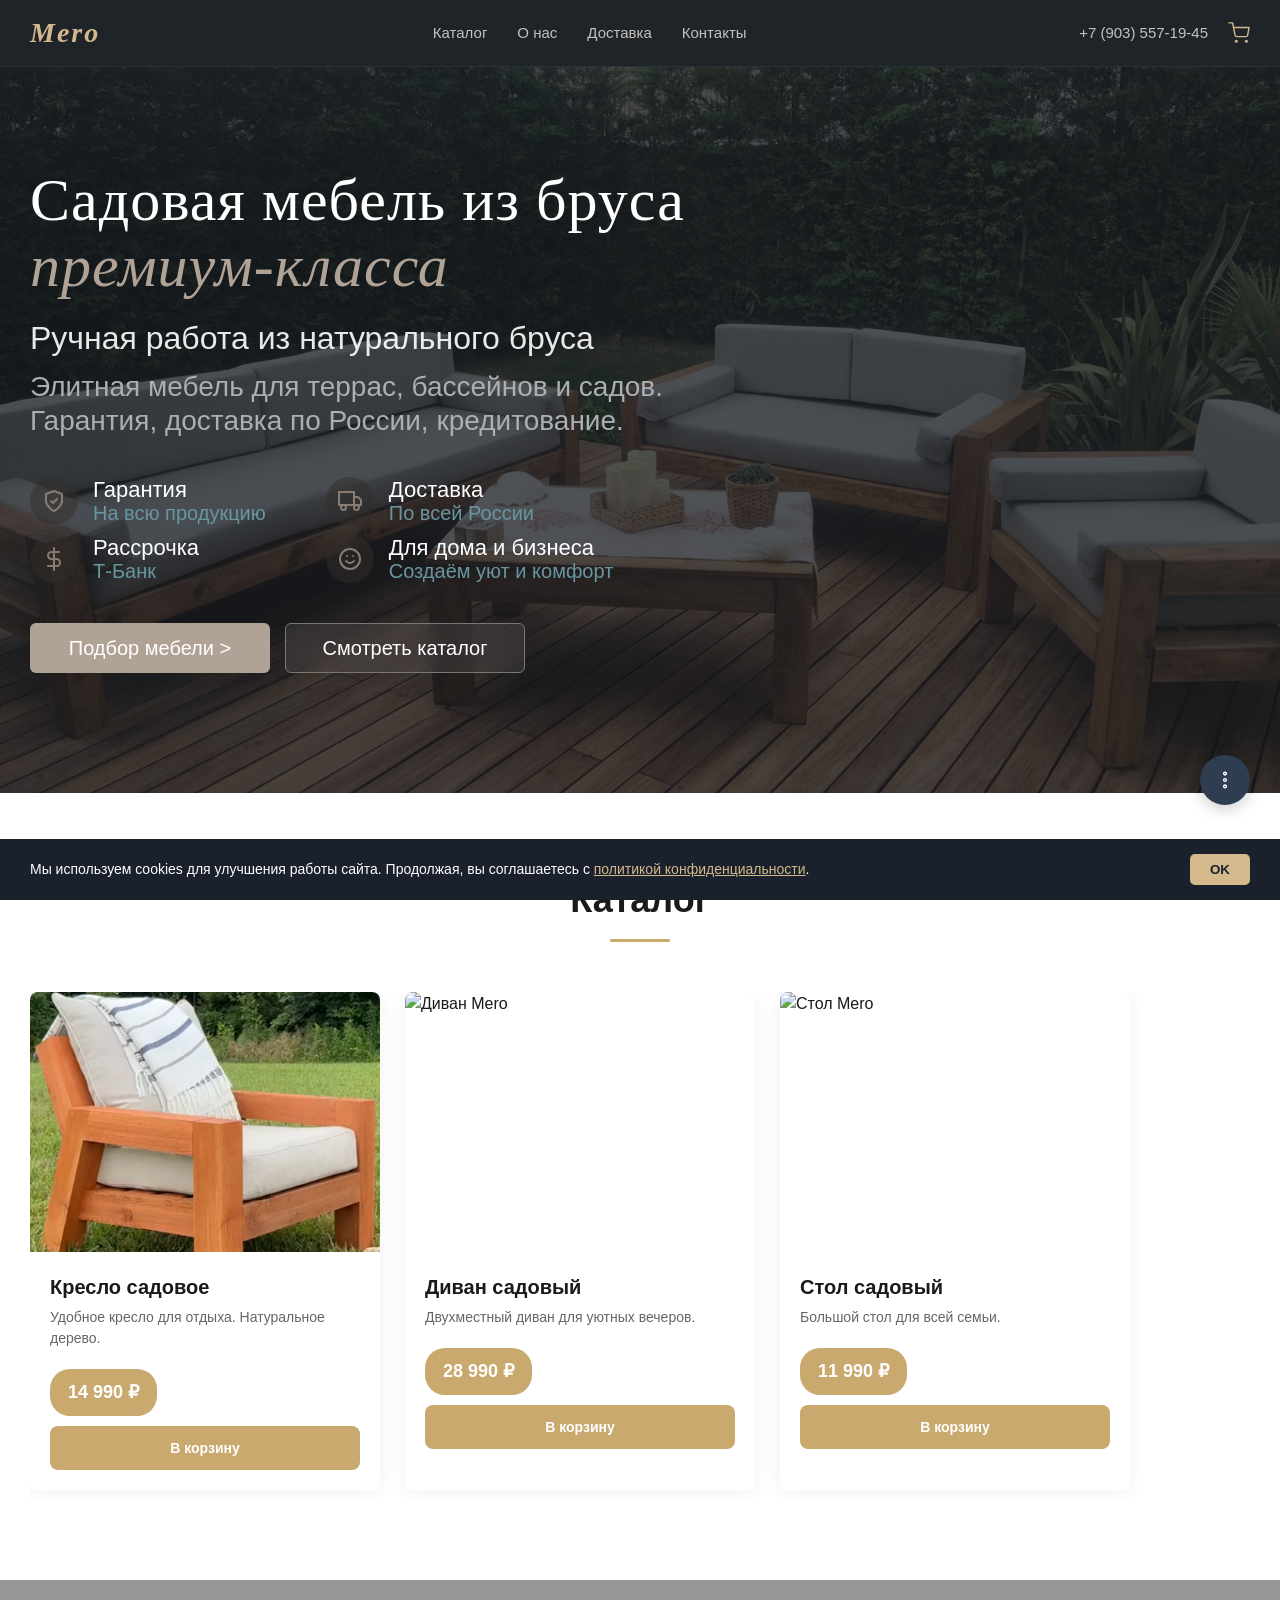
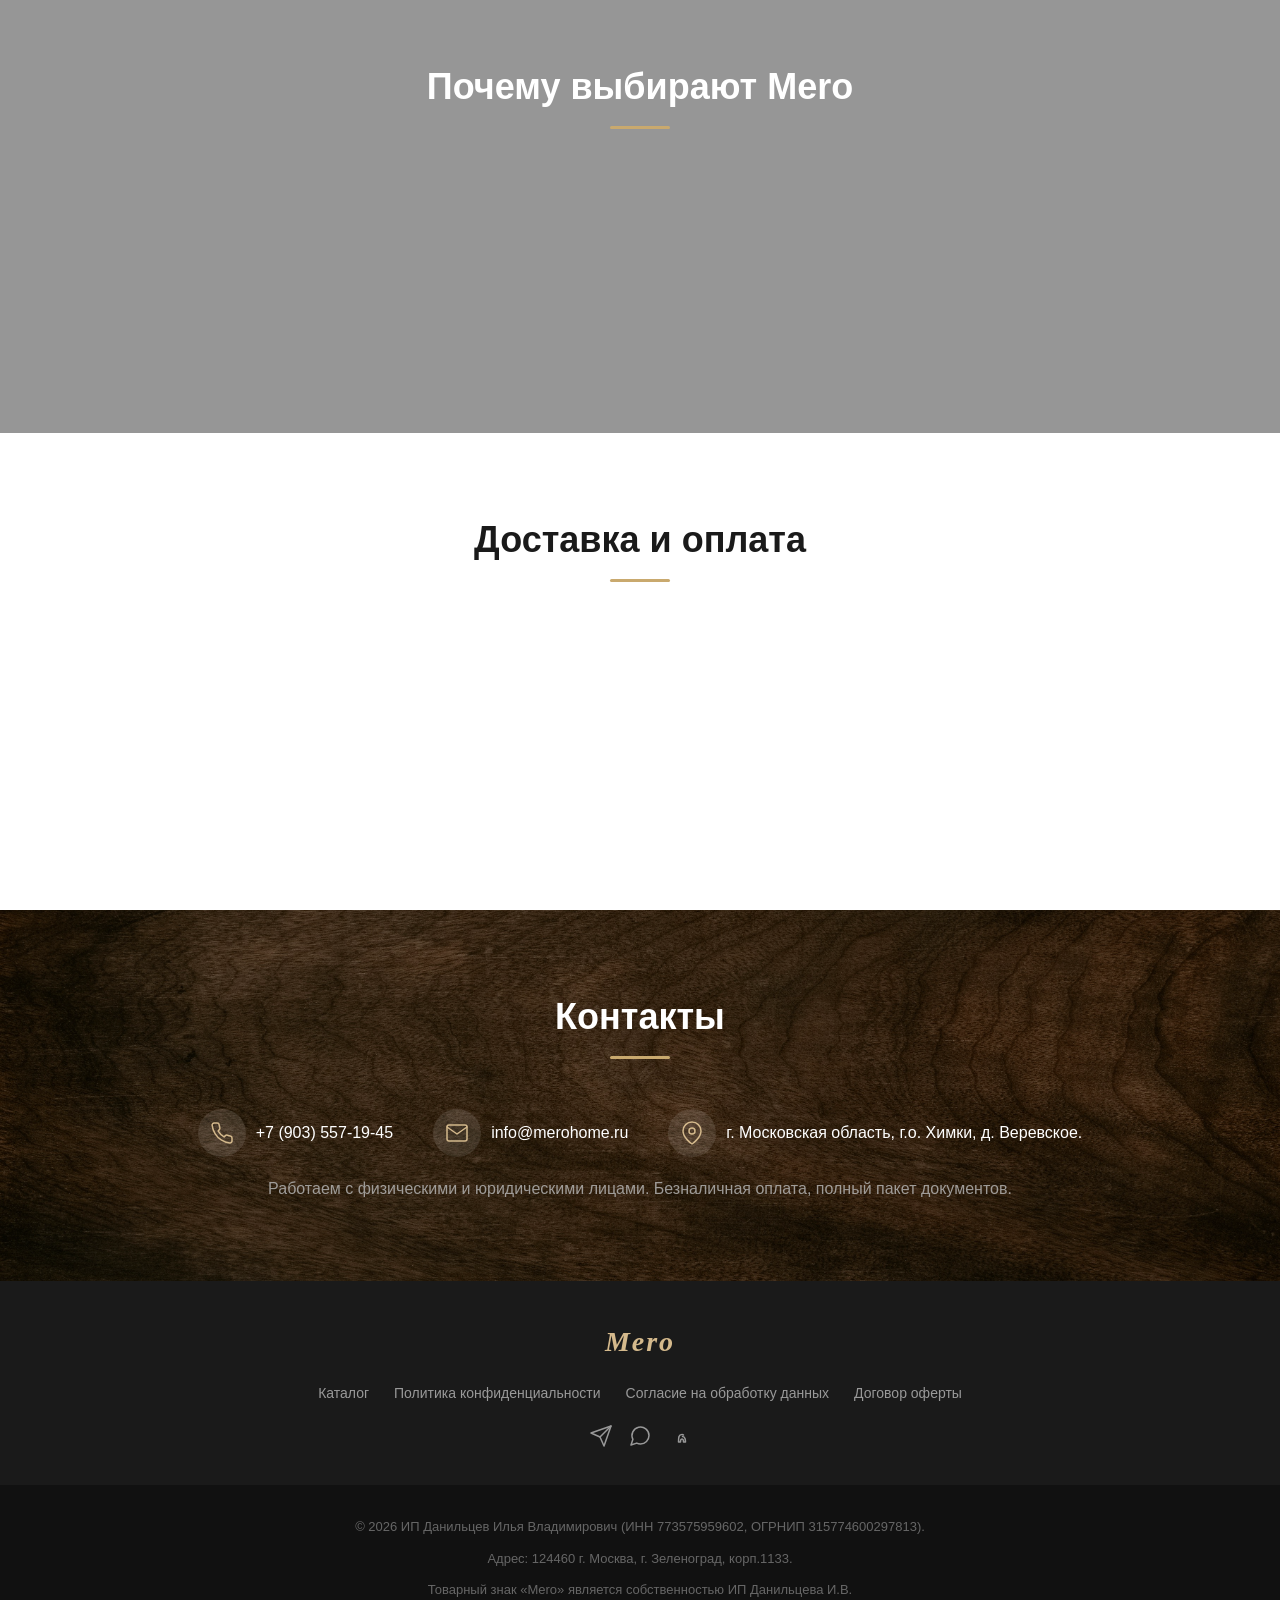
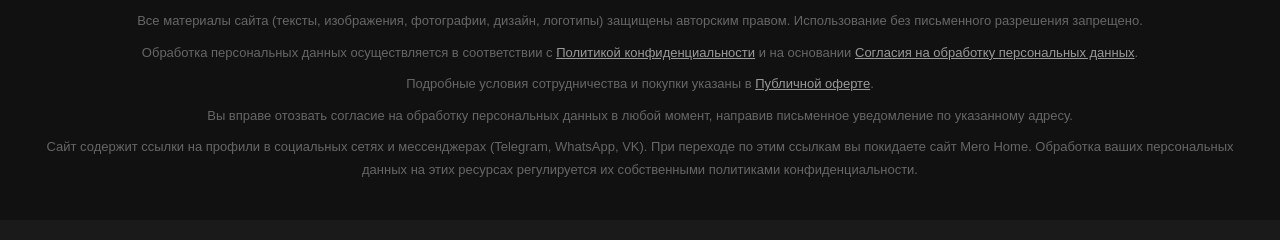
==== commit 834b557d: "Add files via upload" ====
--- a/index.html
+++ b/index.html
@@ -295,7 +295,7 @@
                             <path d="M22 16.92v3a2 2 0 0 1-2.18 2 19.79 19.79 0 0 1-8.63-3.07 19.5 19.5 0 0 1-6-6 19.79 19.79 0 0 1-3.07-8.67A2 2 0 0 1 4.11 2h3a2 2 0 0 1 2 1.72 12.84 12.84 0 0 0 .7 2.81 2 2 0 0 1-.45 2.11L8.09 9.91a16 16 0 0 0 6 6l1.27-1.27a2 2 0 0 1 2.11-.45 12.84 12.84 0 0 0 2.81.7A2 2 0 0 1 22 16.92z"/>
                         </svg>
                     </span>
-                    +7 (999) 123-45-67
+                    +7 (903) 557-19-45
                 </a>
                 <a href="mailto:info@mero-furniture.ru" class="contacts__item">
                     <span class="contacts__icon">
--- a/style.css
+++ b/style.css
@@ -719,4 +719,125 @@
 .footer__legal { background: #111; padding: 30px 0; margin-top: 30px; }
 .footer__legal p { font-size: 13px; color: #666; line-height: 1.8; margin-bottom: 8px; }
 .footer__legal a { color: #999; text-decoration: underline; }
-.footer__legal a:hover { color: #d4b98c; }+.footer__legal a:hover { color: #d4b98c; }
+
+/* ============================================================
+   МОБИЛЬНАЯ АДАПТАЦИЯ (телефоны до 768px)
+   ============================================================ */
+@media (max-width: 768px) {
+    /* Главный экран */
+    .hero {
+        padding: 60px 0 80px;
+        min-height: auto;
+    }
+    .hero__title {
+        font-size: 32px;
+    }
+    .hero__subtitle {
+        font-size: 20px;
+    }
+    .hero__tagline {
+        font-size: 18px;
+        max-width: 100%;
+    }
+
+    /* Кнопки — одна под другой */
+    .hero__actions {
+        flex-direction: column;
+        gap: 10px;
+    }
+    .btn--hero-primary,
+    .btn--hero-secondary {
+        width: 100%;
+        min-width: auto;
+        font-size: 20px;
+    }
+
+    /* Иконки преимуществ — компактнее */
+    .hero__features {
+        flex-direction: column;
+        gap: 15px;
+        margin-top: 25px;
+    }
+    .hero__features-col {
+        gap: 10px;
+    }
+    .feature__icon {
+        width: 36px;
+        height: 36px;
+    }
+    .feature__icon svg {
+        width: 18px;
+        height: 18px;
+    }
+    .feature__title {
+        font-size: 15px;
+    }
+    .feature__desc {
+        font-size: 13px;
+    }
+
+    /* Каталог — вертикально */
+    .catalog__scroll {
+        overflow-x: visible;
+    }
+    .catalog__track {
+        flex-direction: column;
+        gap: 20px;
+    }
+    .card {
+        flex: 0 0 auto;
+        width: 100%;
+    }
+
+    /* Квиз */
+    .quiz-modal {
+        padding: 20px;
+        border-radius: 10px;
+        max-width: 95%;
+    }
+    .quiz-title {
+        font-size: 22px;
+    }
+    .quiz-options--row {
+        flex-direction: column;
+    }
+    .quiz-options--row .quiz-option {
+        width: 100%;
+    }
+    .quiz-question {
+        font-size: 16px;
+    }
+    .quiz-required {
+        display: inline;
+    }
+    .quiz-form-row {
+        flex-direction: column;
+        gap: 10px;
+    }
+
+    /* Секции */
+    .section-title {
+        font-size: 24px;
+    }
+    .container {
+        padding: 0 15px;
+    }
+
+    /* Корзина */
+    .cart-panel {
+        width: 100%;
+        right: -100%;
+    }
+
+    /* Футер */
+    .footer__inner {
+        flex-direction: column;
+        text-align: center;
+        gap: 15px;
+    }
+    .footer__links {
+        flex-direction: column;
+        gap: 10px;
+    }
+}
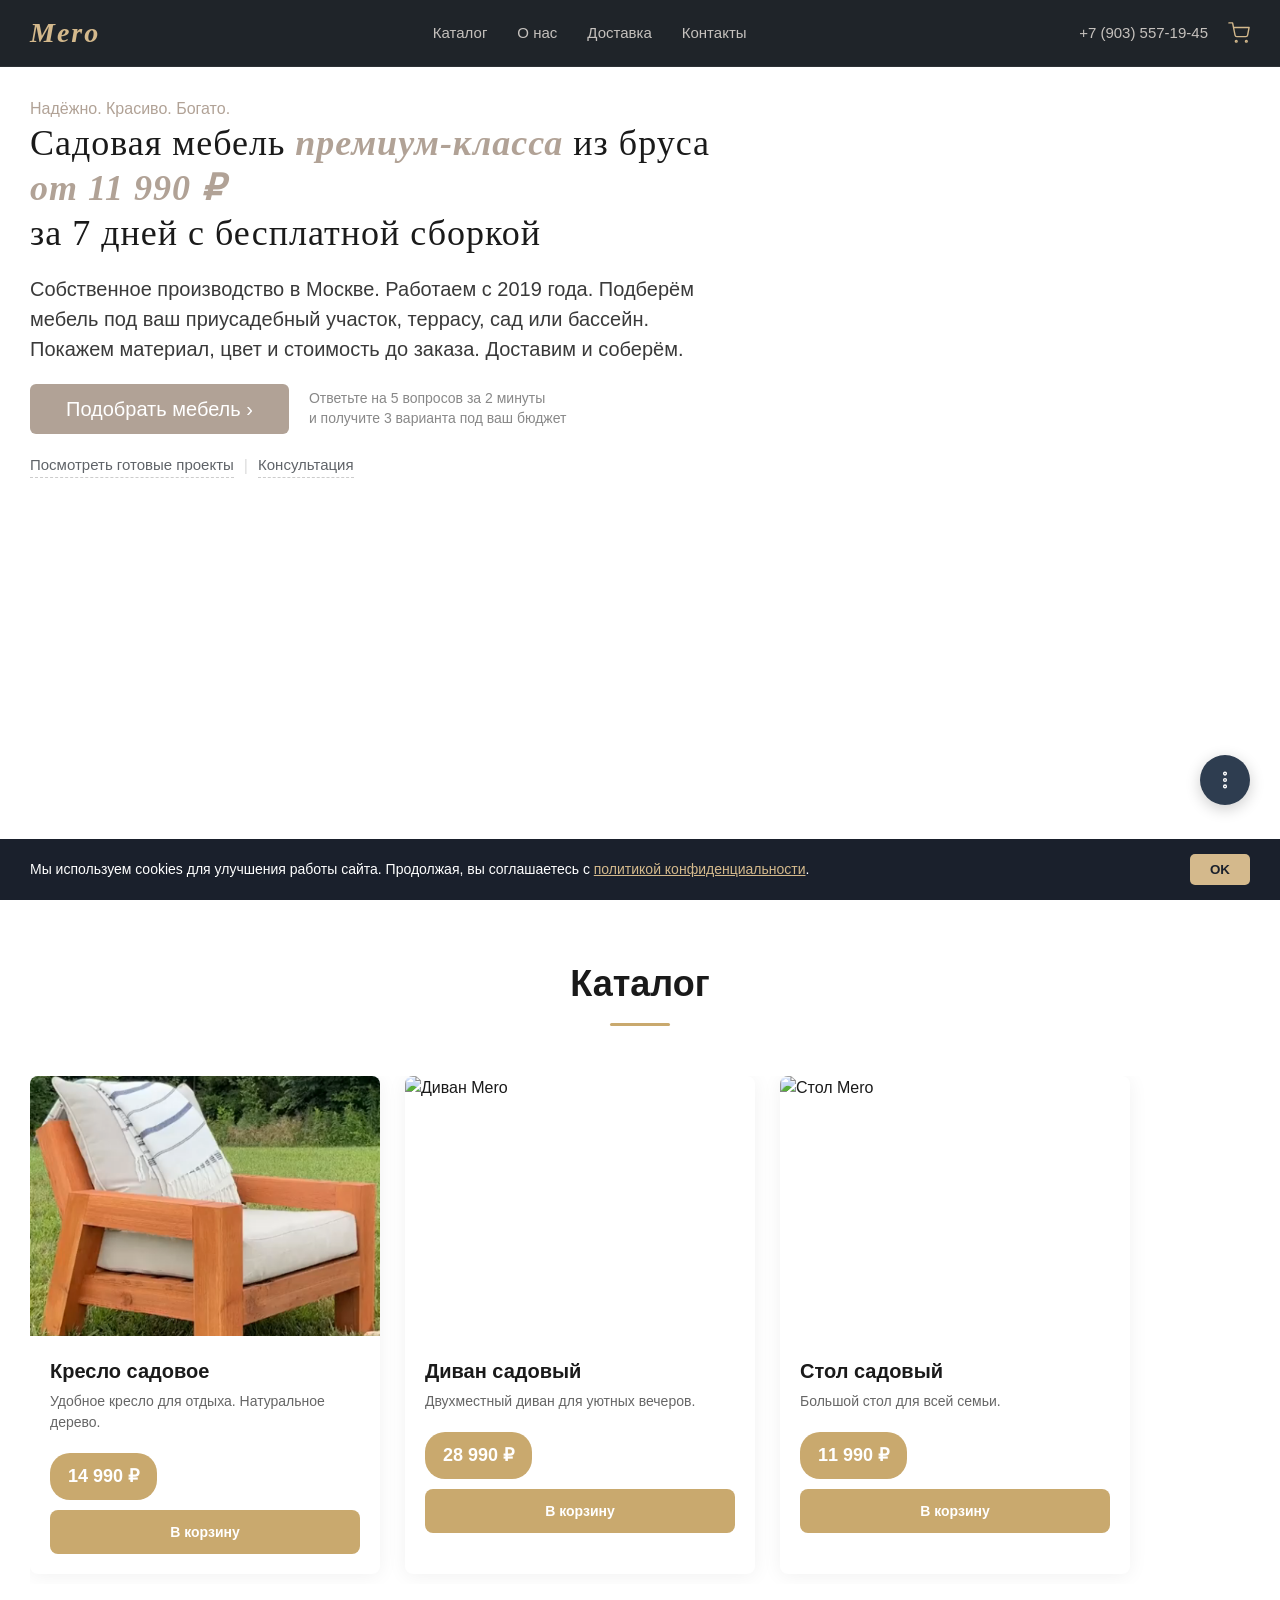
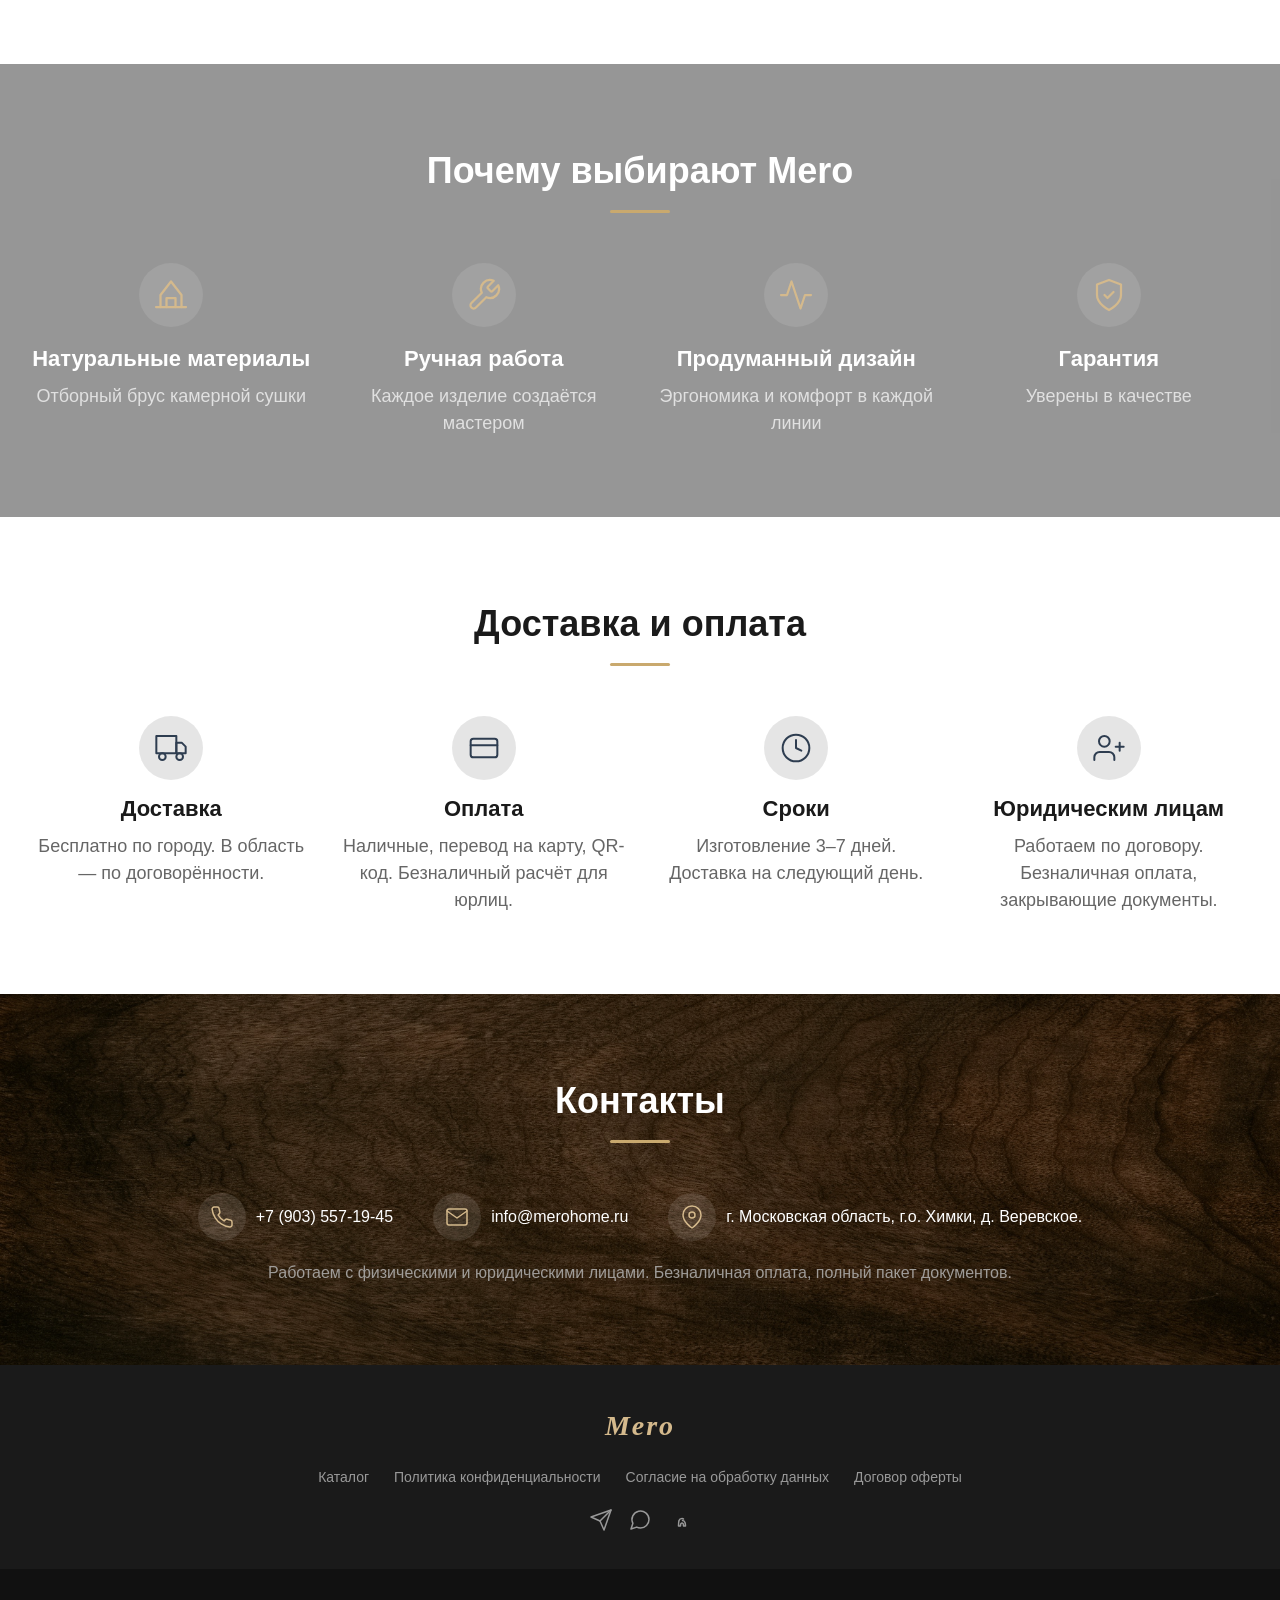
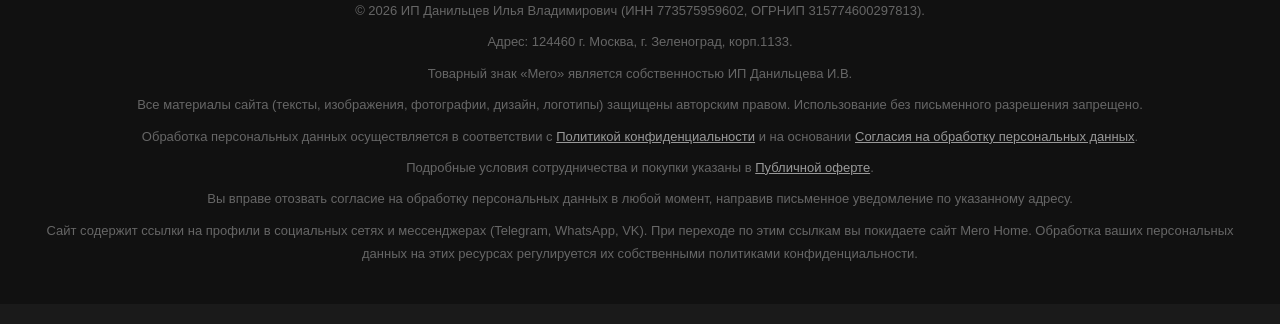
==== commit 6a99a8b6: "Add files via upload" ====
--- a/index.html
+++ b/index.html
@@ -35,73 +35,25 @@
     <!-- Главный экран -->
     <section class="hero">
         <div class="container hero__inner">
-            <h1 class="hero__title">Садовая мебель из бруса<br><span class="hero__title--accent">премиум-класса</span></h1>
-            <p class="hero__subtitle">Ручная работа из натурального бруса</p>
-            <p class="hero__tagline">Элитная мебель для террас, бассейнов и садов.<br>Гарантия, доставка по России, кредитование.</p>
-            
-            <!-- Иконки -->
-            <div class="hero__features">
-                <div class="hero__features-col">
-                    <div class="feature">
-                        <div class="feature__icon">
-                            <svg width="24" height="24" viewBox="0 0 24 24" fill="none" stroke="#887c72" stroke-width="2" stroke-linecap="round" stroke-linejoin="round">
-                                <path d="M12 22s8-4 8-10V5l-8-3-8 3v7c0 6 8 10 8 10z"/>
-                                <polyline points="9 12 11 14 15 10"/>
-                            </svg>
-                        </div>
-                        <div class="feature__text">
-                            <span class="feature__title">Гарантия</span>
-                            <span class="feature__desc">На всю продукцию</span>
-                        </div>
-                    </div>
-                    <div class="feature">
-                        <div class="feature__icon">
-                            <svg width="24" height="24" viewBox="0 0 24 24" fill="none" stroke="#887c72" stroke-width="2" stroke-linecap="round" stroke-linejoin="round">
-                                <line x1="12" y1="1" x2="12" y2="23"/>
-                                <path d="M17 5H9.5a3.5 3.5 0 0 0 0 7h5a3.5 3.5 0 0 1 0 7H6"/>
-                            </svg>
-                        </div>
-                        <div class="feature__text">
-                            <span class="feature__title">Рассрочка</span>
-                            <span class="feature__desc">Т-Банк</span>
-                        </div>
-                    </div>
-                </div>
-                <div class="hero__features-col">
-                    <div class="feature">
-                        <div class="feature__icon">
-                            <svg width="24" height="24" viewBox="0 0 24 24" fill="none" stroke="#887c72" stroke-width="2" stroke-linecap="round" stroke-linejoin="round">
-                                <rect x="1" y="3" width="15" height="13"/>
-                                <polygon points="16 8 20 8 23 11 23 16 16 16 16 8"/>
-                                <circle cx="5.5" cy="18.5" r="2.5"/>
-                                <circle cx="18.5" cy="18.5" r="2.5"/>
-                            </svg>
-                        </div>
-                        <div class="feature__text">
-                            <span class="feature__title">Доставка</span>
-                            <span class="feature__desc">По всей России</span>
-                        </div>
-                    </div>
-                    <div class="feature">
-                        <div class="feature__icon">
-                            <svg width="24" height="24" viewBox="0 0 24 24" fill="none" stroke="#887c72" stroke-width="2" stroke-linecap="round" stroke-linejoin="round">
-                                <circle cx="12" cy="12" r="10"/>
-                                <path d="M8 14s1.5 2 4 2 4-2 4-2"/>
-                                <line x1="9" y1="9" x2="9.01" y2="9"/>
-                                <line x1="15" y1="9" x2="15.01" y2="9"/>
-                            </svg>
-                        </div>
-                        <div class="feature__text">
-                            <span class="feature__title">Для дома и бизнеса</span>
-                            <span class="feature__desc">Создаём уют и комфорт</span>
-                        </div>
-                    </div>
-                </div>
-            </div>
-                        <!-- Кнопки -->
-            <div class="hero__actions">
-                <a href="#" class="btn btn--hero-secondary">Подбор мебели ></a>
-                <a href="#catalog" class="btn btn--hero-primary">Смотреть каталог</a>
+            <div class="hero__left">
+                <p class="hero__slogan">Надёжно. Красиво. Богато.</p>
+                <h1 class="hero__title">Садовая мебель <span class="hero__title--accent">премиум-класса</span> из бруса<span class="hero__title--accent"> от 11 990 ₽</span> <br>за 7 дней с бесплатной сборкой</br></h1>
+                <p class="hero__subtitle">Собственное производство в Москве. Работаем с 2019 года. Подберём мебель под ваш приусадебный участок, террасу, сад или бассейн. Покажем материал, цвет и стоимость до заказа. Доставим и соберём.</p>
+                <div class="hero__actions">
+                    <a href="#" class="btn btn--hero-secondary">Подобрать мебель ›</a>
+                    <span class="hero__action-hint">Ответьте на 5 вопросов за 2 минуты<br>и получите 3 варианта под ваш бюджет</span>
+                </div>
+                <div class="hero__links">
+                    <a href="#catalog" class="hero__link">Посмотреть готовые проекты</a>
+                    <span class="hero__link-divider">|</span>
+                    <a href="#" class="hero__link open-modal">Консультация</a>
+                </div>
+            </div>
+            <div class="hero__right">
+                <div class="hero__image-wrapper">
+                    <img src="ck1.png" alt="Кресло Mero — садовая мебель из бруса" class="hero__image">
+                    <span class="hero__badge">покрыто лаком</span>
+                </div>
             </div>
         </div>
     </section>
--- a/style.css
+++ b/style.css
@@ -84,53 +84,175 @@
 .nav a { color: #c5c1bd; text-decoration: none; font-size: 15px; transition: 0.3s; }
 .nav a:hover { color: #b1a296; }
 
-/* Главный экран */
+/* ============================================================
+   ГЛАВНЫЙ ЭКРАН
+   ============================================================ */
 .hero {
     position: relative;
-    background: var(--accent);
-    background-image: url('hero-bg.jpg');
-    background-size: cover;
-    background-position: center;
-    background-repeat: no-repeat;
-    padding: 100px 0 120px;
-    color: #fff;
+    background: url('kreslo3.jpg') center/cover no-repeat;
+    background-position: center top;
+    padding: 30px 0 0;
     overflow: hidden;
-    min-height: 500px;
-}
-
-/* Затемнение для читаемости текста */
+    min-height: 90vh;
+}
+
+.hero::after {
+    display: none;
+}
+
 .hero::before {
-    content: '';
-    position: absolute;
-    top: 0;
-    left: 0;
-    width: 100%;
-    height: 100%;
-    background: rgba(20, 25, 30, 0.75);
-    z-index: 1;
+    display: none;
 }
 
 .hero__inner {
     position: relative;
     z-index: 2;
+    display: flex;
+    align-items: flex-start;
+}
+.hero__left {
+    padding-left: 0;
+    padding-top: 10;
+    max-width: 700px;
+}
+
+.hero__slogan {
+    color: #b1a296;
 }
 
 .hero__title {
-    font-family: -apple-system, BlinkMacSystemFont, 'Georgia', 'Segoe UI', Roboto, 'Helvetica Neue', Arial, sans-serif;
-    font-size: 60px;
-    line-height: 1.1;
-    margin-bottom: 15px;
+    font-size: 36px;
+    font-family: 'Georgia', 'Times New Roman', serif;
+    font-weight: 400;
+    line-height: 1.25;
+    margin-bottom: 18px;
+    color: #1a1a1a;
+    text-shadow: 0 1px 2px rgba(255,255,255,0.6);
+    letter-spacing: 1px;
+}
+
+.hero__title--accent {
+    color: #b1a296;
+    font-style: normal;
     font-weight: 700;
-    letter-spacing: 1px;
-}
+}
+
 .hero__subtitle {
-    font-size: 32px;  /* было 20px, +2 пункта */
-    opacity: 0.9;
+    font-size: 20px;
+    color: #3a3a3a;
+    background: none;
+    padding: 0;
+    border-radius: 0;
+    text-shadow: 0 1px 2px rgba(255,255,255,0.5);
+    backdrop-filter: none;
+    -webkit-backdrop-filter: none;
     margin-bottom: 8px;
-    font-weight: 300;
-}
-.hero .btn--primary { background: #fff; color: var(--accent); }
-.hero .btn--primary:hover { background: var(--gold); color: #fff; }
+}
+
+.btn--hero-secondary {
+    background: #b1a296;
+    color: #fff;
+    padding: 14px 32px;
+    font-size: 18px;
+    font-weight: 600;
+    border-radius: 10px;
+    text-decoration: none;
+    white-space: nowrap;
+    border: none;
+    transition: 0.3s;
+    font-family: 'TT Commons DemiBold', 'Segoe UI', sans-serif;
+}
+
+.btn--hero-secondary:hover {
+    background: #9a8c80;
+    transform: translateY(-2px);
+}
+
+.hero__action-hint {
+    font-size: 14px;
+    color: #888;
+    line-height: 1.4;
+}
+
+.hero__links {
+    display: flex;
+    align-items: center;
+    gap: 10px;
+}
+
+.hero__link {
+    font-size: 15px;
+    color: #5f6368;
+    text-decoration: none;
+    border-bottom: 1px dashed #ccc;
+    transition: 0.3s;
+}
+
+.hero__link:hover {
+    color: #b1a296;
+    border-color: #b1a296;
+}
+
+.hero__link-divider {
+    color: #ddd;
+}
+
+/* Правая часть — кресло */
+.hero__right {
+    display: none;
+}
+
+.hero__image-wrapper {
+   display: none;
+}
+
+.hero__image {
+    max-height: 85%;
+    object-fit: contain;
+    transform: perspective(800px) rotateY(0deg);
+    filter: drop-shadow(0 20px 40px rgba(0,0,0,0.3));
+}
+
+.hero__badge {
+    position: absolute;
+    top: 20%;
+    right: 10%;
+    background: rgba(255,255,255,0.9);
+    padding: 8px 16px;
+    border-radius: 20px;
+    font-size: 13px;
+    color: #5f6368;
+    box-shadow: 0 2px 10px rgba(0,0,0,0.1);
+    white-space: nowrap;
+}
+
+.hero .btn--hero-primary {
+    display: none;
+}
+
+/* Мобильная адаптация */
+@media (max-width: 768px) {
+    .hero__inner {
+        flex-direction: column;
+        padding: 0 15px;
+    }
+    .hero__left {
+        padding-top: 20px;
+        max-width: 100%;
+    }
+    .hero__title {
+        font-size: 30px;
+    }
+    .hero__right {
+        min-height: 50vh;
+        width: 100%;
+        border-radius: 15px 15px 0 0;
+    }
+    .hero__actions {
+        flex-direction: column;
+        align-items: flex-start;
+    }
+}
 
 /* Каталог */
 .catalog { padding: 80px 0; }
@@ -300,15 +422,6 @@
     margin-top: 0;
     font-weight: 300
 }
-.hero__title {
-    font-family: 'Georgia', 'Times New Roman', serif;
-    font-size: 60px;
-    line-height: 1.1;
-    margin-bottom: 15px;
-    font-weight: 400;
-    letter-spacing: 1px;
-}
-
 .hero__title--accent {
     color: #b1a296;
     font-style: italic;
@@ -376,8 +489,10 @@
 /* Кнопки героя */
 .hero__actions {
     display: flex;
-    gap: 15px;
-    margin-top: 40px;
+    align-items: center;
+    gap: 20px;
+    margin-top: 20px;
+    margin-bottom: 20px;
 }
 
 .btn--hero-primary,
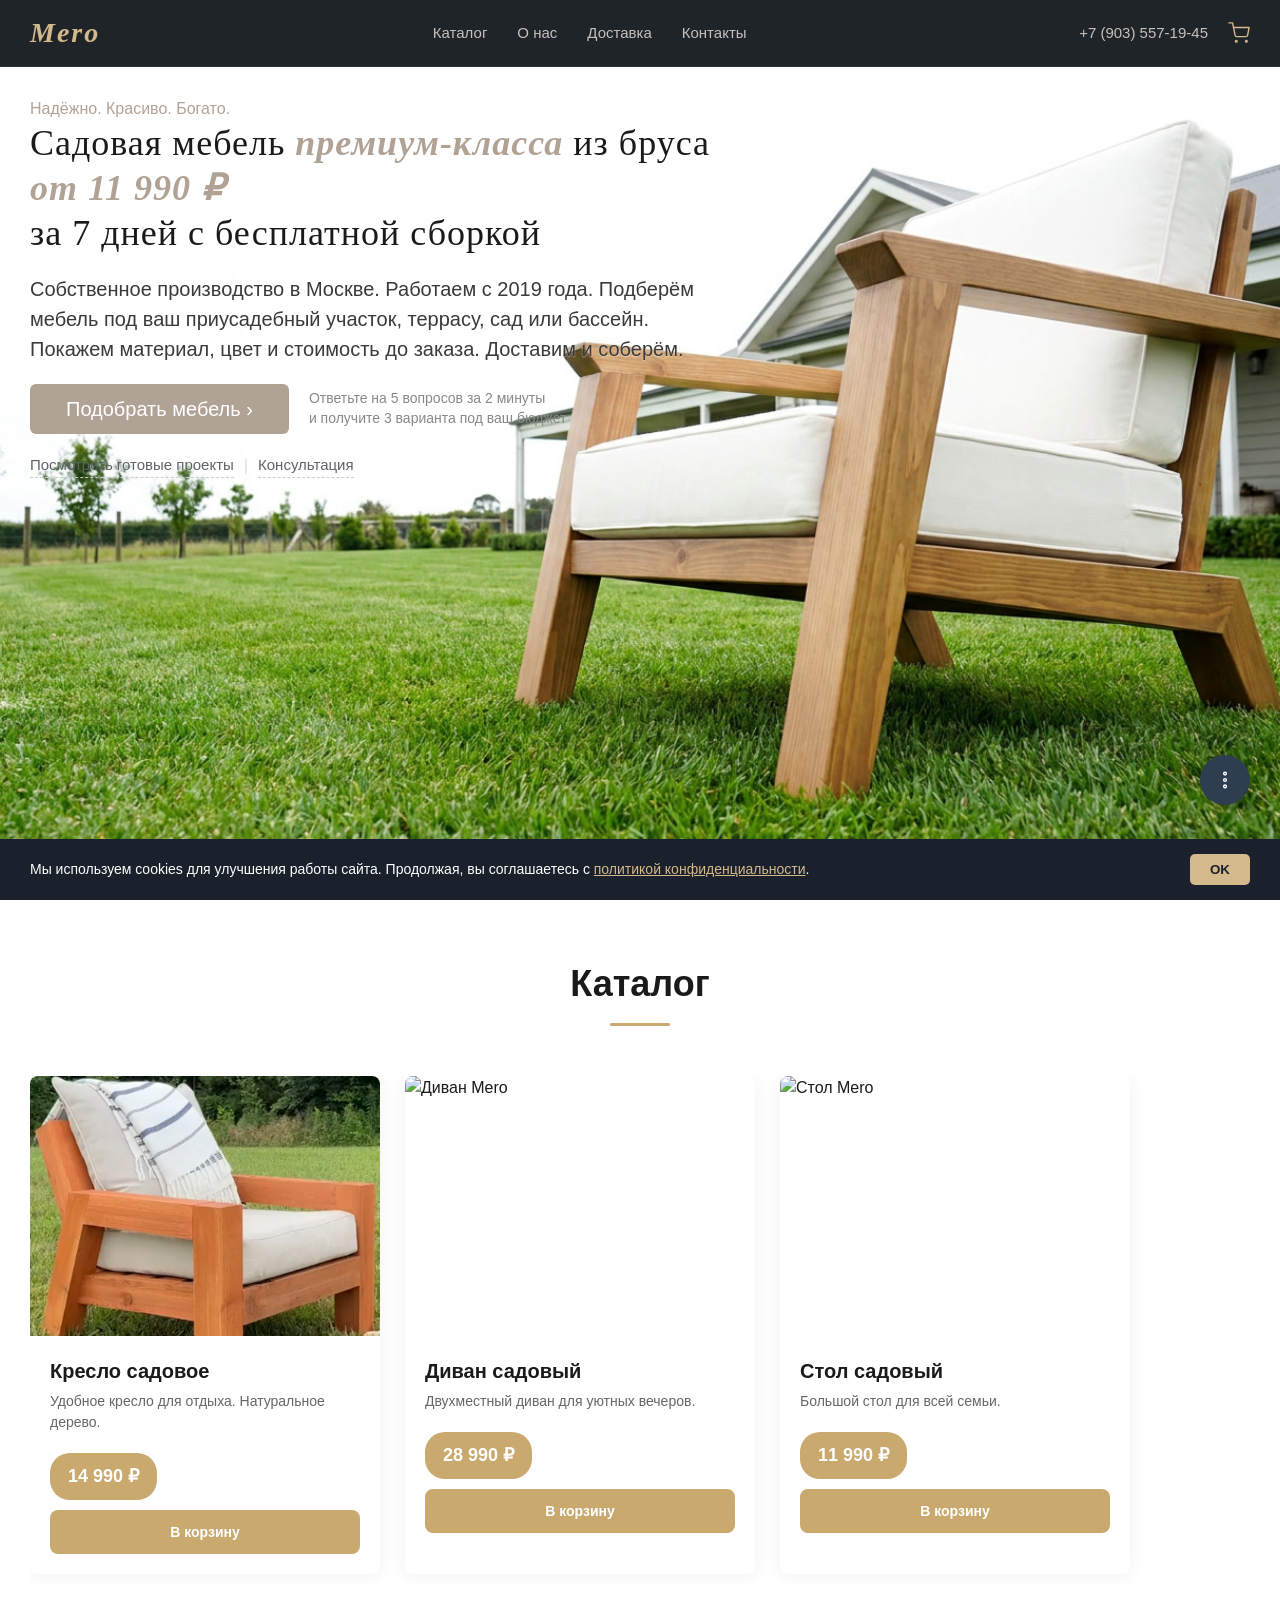
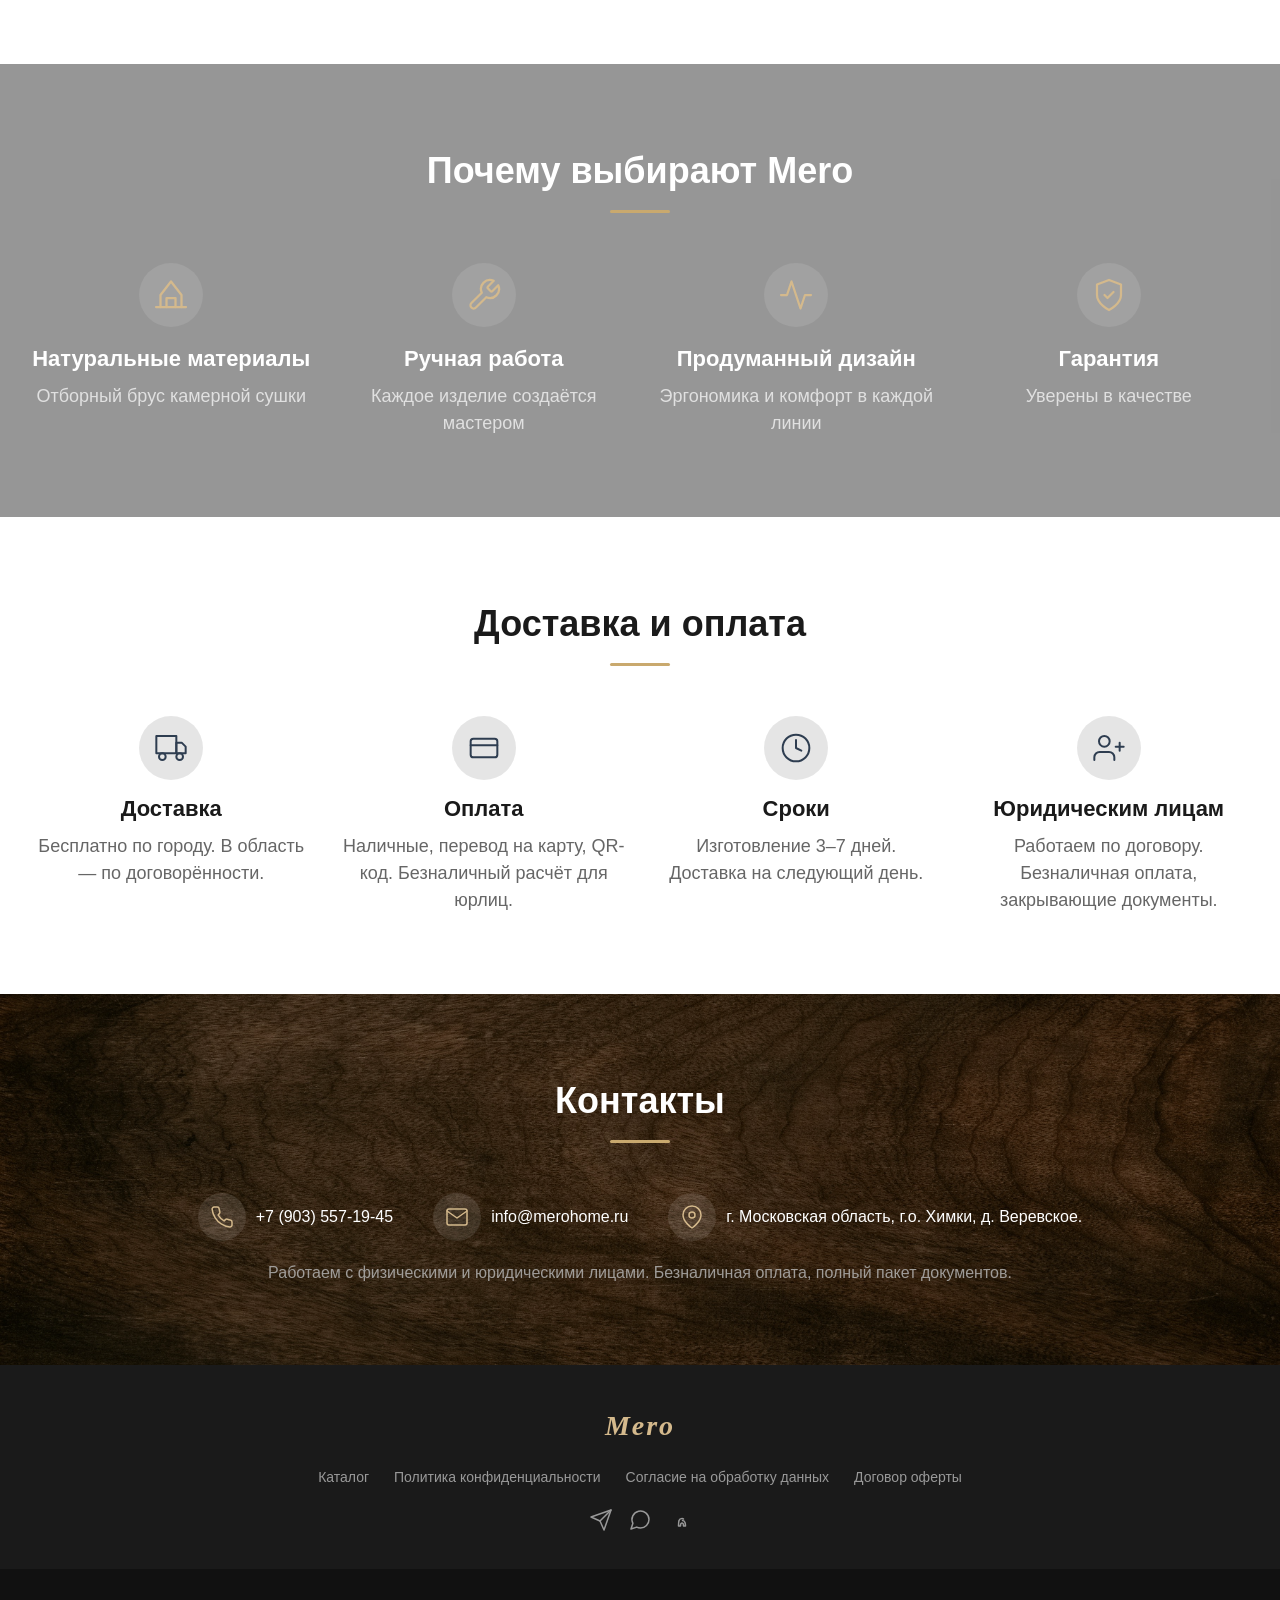
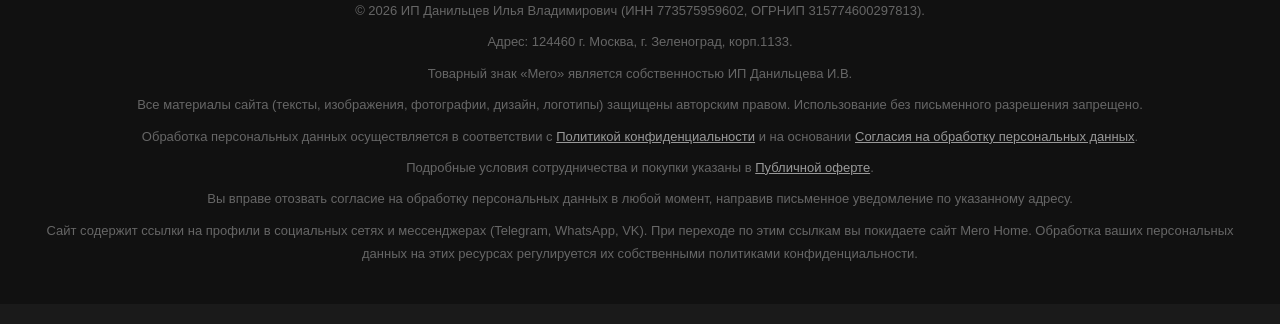
==== commit aea144af: "Update index.html" ====
--- a/index.html
+++ b/index.html
@@ -13,7 +13,12 @@
     <header class="header" id="header">
     <div class="container header__inner">
         <a href="#" class="logo">Mero</a>
-        <nav class="nav">
+            <button class="burger" id="burger" aria-label="Меню">
+            <span></span>
+            <span></span>
+            <span></span>
+        </button>
+        <nav class="nav" id="nav">
             <a href="#catalog">Каталог</a>
             <a href="#about">О нас</a>
             <a href="#delivery">Доставка</a>
@@ -834,6 +839,10 @@
         <p>Мы используем cookies для улучшения работы сайта. Продолжая, вы соглашаетесь с <a href="privacy.html">политикой конфиденциальности</a>.</p>
         <button onclick="document.getElementById('cookieBanner').style.display='none'">OK</button>
     </div>
-
+    <script>
+        document.getElementById('burger').addEventListener('click', () => {
+            document.getElementById('nav').classList.toggle('nav--open');
+        });
+    </script>
 </body>
-</html>+</html>
--- a/style.css
+++ b/style.css
@@ -230,30 +230,6 @@
     display: none;
 }
 
-/* Мобильная адаптация */
-@media (max-width: 768px) {
-    .hero__inner {
-        flex-direction: column;
-        padding: 0 15px;
-    }
-    .hero__left {
-        padding-top: 20px;
-        max-width: 100%;
-    }
-    .hero__title {
-        font-size: 30px;
-    }
-    .hero__right {
-        min-height: 50vh;
-        width: 100%;
-        border-radius: 15px 15px 0 0;
-    }
-    .hero__actions {
-        flex-direction: column;
-        align-items: flex-start;
-    }
-}
-
 /* Каталог */
 .catalog { padding: 80px 0; }
 .catalog__scroll { overflow-x: auto; -webkit-overflow-scrolling: touch; scroll-snap-type: x mandatory; padding-bottom: 10px; }
@@ -387,12 +363,6 @@
     background: #b1a296;
 }
 
-@media (max-width: 768px) {
-    .hero__title { font-size: 36px; }
-    .nav { display: none; }
-    .card { flex: 0 0 280px; }
-    .section-title { font-size: 26px; }
-}
 /* Анимация появления */
 .fade-in {
     opacity: 0;
@@ -835,40 +805,138 @@
 .footer__legal p { font-size: 13px; color: #666; line-height: 1.8; margin-bottom: 8px; }
 .footer__legal a { color: #999; text-decoration: underline; }
 .footer__legal a:hover { color: #d4b98c; }
+.burger {
+    display: none;
+}
 
 /* ============================================================
    МОБИЛЬНАЯ АДАПТАЦИЯ (телефоны до 768px)
    ============================================================ */
 @media (max-width: 768px) {
+        /* Хедер */
+        .burger {
+        display: flex;
+        flex-direction: column;
+        gap: 5px;
+        background: none;
+        border: none;
+        cursor: pointer;
+        z-index: 101;
+        display: flex;        
+    }
+    .burger span {
+        display: block;
+        width: 25px;
+        height: 2px;
+        background: #c5c1bd;
+        transition: 0.3s;
+    }
+    .nav {
+        display: none;
+        position: absolute;
+        top: 100%;
+        left: 0;
+        width: 100%;
+        background: rgba(20, 25, 30, 0.98);
+        flex-direction: column;
+        padding: 15px;
+        gap: 10px;
+    }
+       .nav--open {
+        display: flex !important;
+        flex-direction: column;
+        position: absolute;
+        top: 60px;
+        left: 0;
+        width: 100%;
+        background: #1a202c;
+        padding: 20px;
+        gap: 15px;
+        z-index: 99;
+    }
+    .nav--open a {
+        color: #fff;
+        font-size: 18px;
+    }
     /* Главный экран */
     .hero {
-        padding: 60px 0 80px;
+        background-size: 110% auto;
+        background-position: center 60%;
+        padding: 20px 0 300px; 
         min-height: auto;
     }
+    .hero__inner {
+        flex-direction: column;
+        padding: 0 15px;
+    }
+    .hero__left {
+        padding-top: 0;
+        max-width: 100%;
+    }
     .hero__title {
-        font-size: 32px;
+        font-size: 20px;
+        margin-bottom: 5px;
     }
     .hero__subtitle {
-        font-size: 20px;
+        font-size: 12px;
+        max-width: 280px;
     }
     .hero__tagline {
-        font-size: 18px;
+        font-size: 16px;
         max-width: 100%;
     }
-
-    /* Кнопки — одна под другой */
+    .hero__right {
+        min-height: 50vh;
+        width: 100%;
+        border-radius: 15px 15px 0 0;
+    }
+        .hero__action-hint {
+        color: #1a1a1a;
+        text-shadow: 0 1px 2px rgba(255,255,255,0.8);
+        font-size: 12px;
+    }
+        .hero__link {
+        color: #1a1a1a;
+        text-shadow: 0 1px 2px rgba(255,255,255,0.8);
+        border-bottom: none;
+        flex-direction: column !important;
+        align-items: flex-start;
+        gap: 5px;
+    }
+    .hero__link-divider {
+        display: none !important;
+    }
+        .hero__links {
+        display: flex;
+        flex-direction: column !important;
+        align-items: flex-start;
+        gap: 5px;
+    }
+    .hero__links a {
+        display: block;
+        width: 100%;
+    }
+    .hero__link-divider {
+        display: none !important;
+    }
+
+    /* Кнопки */
     .hero__actions {
         flex-direction: column;
+        align-items: flex-start;
         gap: 10px;
+        margin-top: 5px;
+        margin-bottom: 5px;
     }
     .btn--hero-primary,
     .btn--hero-secondary {
-        width: 100%;
+        width: auto;
         min-width: auto;
-        font-size: 20px;
-    }
-
-    /* Иконки преимуществ — компактнее */
+        padding: 10px 20px;
+        font-size: 15px;
+    }
+
+    /* Иконки преимуществ */
     .hero__features {
         flex-direction: column;
         gap: 15px;
@@ -892,7 +960,10 @@
         font-size: 13px;
     }
 
-    /* Каталог — вертикально */
+    /* Каталог */
+    .catalog {
+        padding-top: 0px;
+    }
     .catalog__scroll {
         overflow-x: visible;
     }
@@ -938,6 +1009,9 @@
     .container {
         padding: 0 15px;
     }
+    .nav {
+        display: none;
+    }
 
     /* Корзина */
     .cart-panel {
@@ -955,4 +1029,4 @@
         flex-direction: column;
         gap: 10px;
     }
-}+}
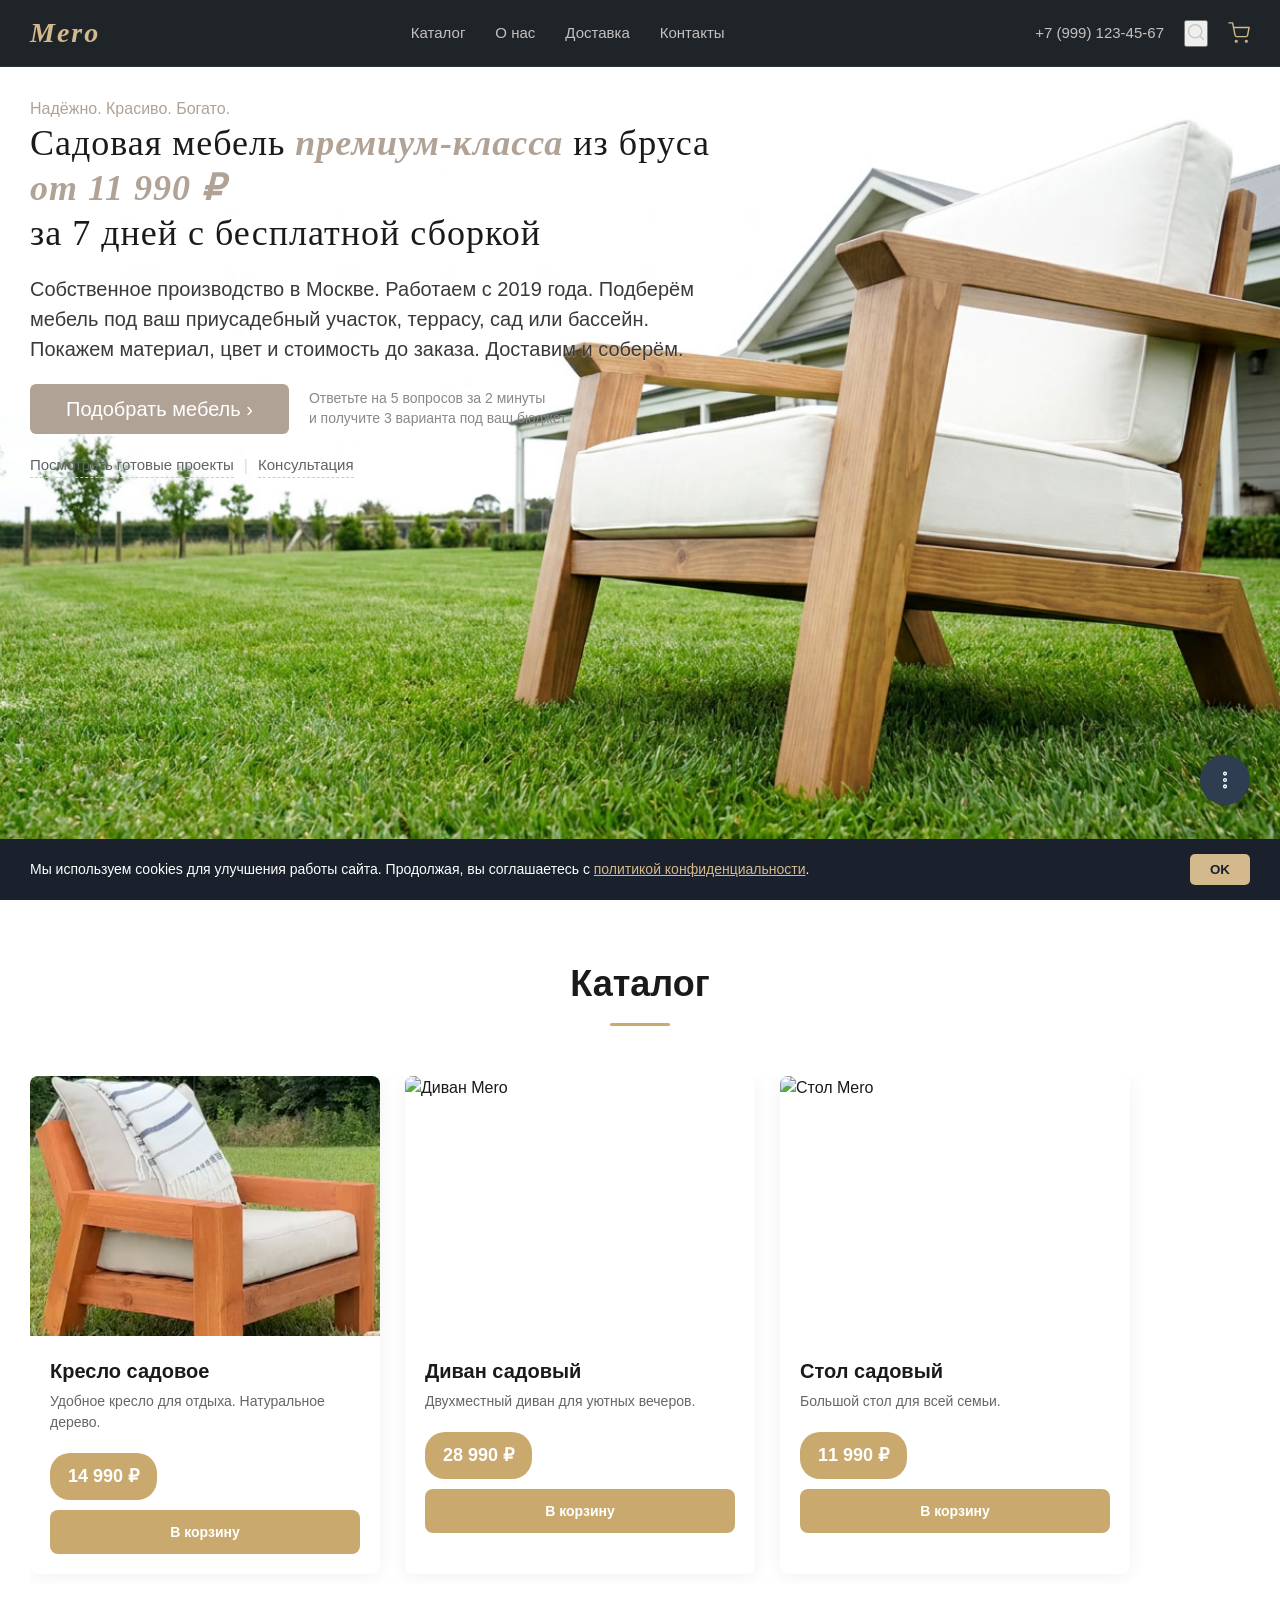
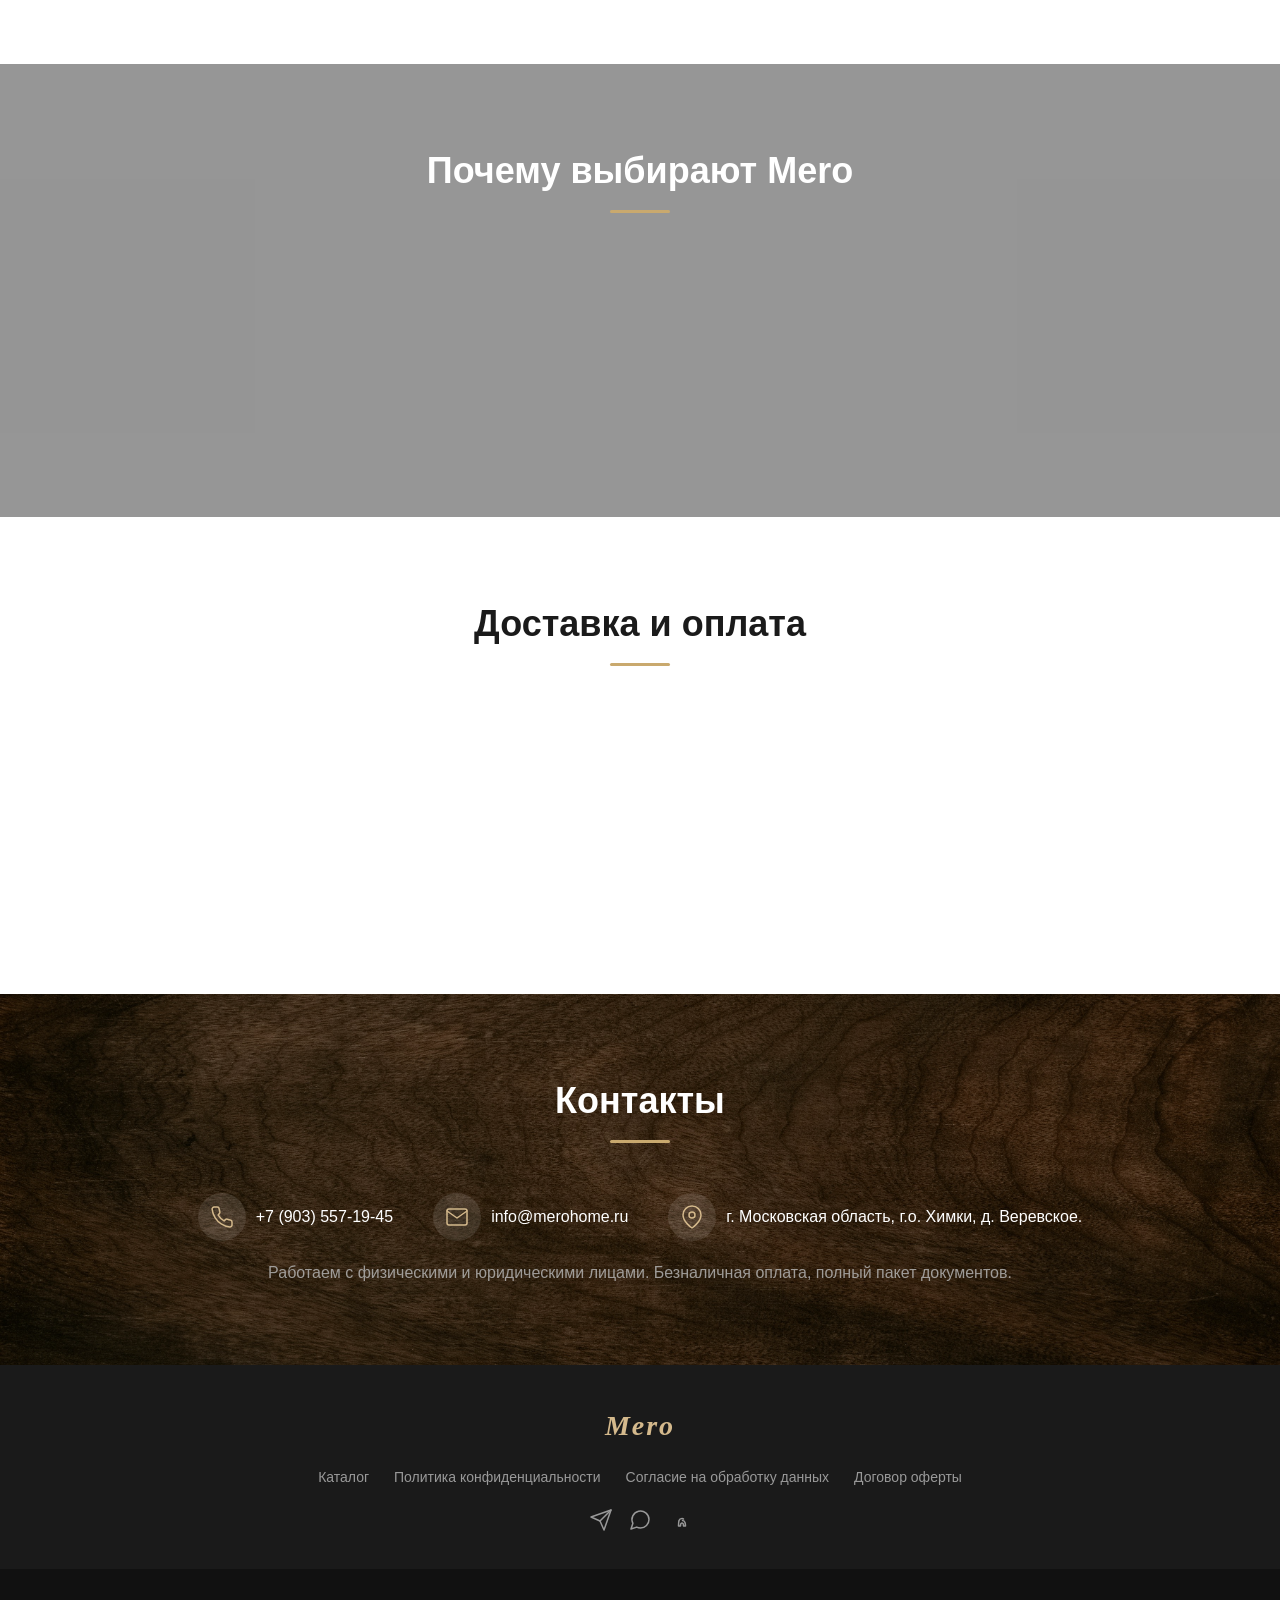
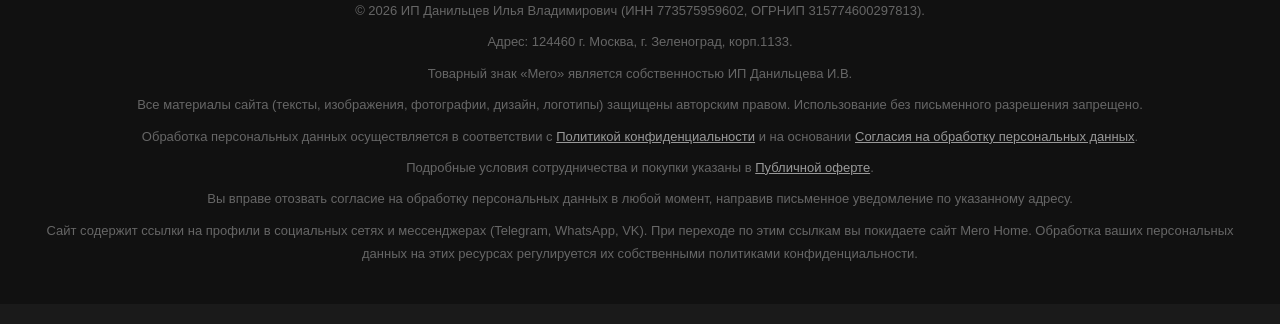
==== commit 61b2d455: "Update index.html" ====
--- a/index.html
+++ b/index.html
@@ -10,14 +10,14 @@
 <body>
 
     <!-- Шапка -->
-    <header class="header" id="header">
+<header class="header" id="header">
     <div class="container header__inner">
-        <a href="#" class="logo">Mero</a>
-            <button class="burger" id="burger" aria-label="Меню">
+        <button class="burger" id="burger" aria-label="Меню">
             <span></span>
             <span></span>
             <span></span>
         </button>
+        <a href="#" class="logo">Mero</a>
         <nav class="nav" id="nav">
             <a href="#catalog">Каталог</a>
             <a href="#about">О нас</a>
@@ -25,14 +25,20 @@
             <a href="#contacts">Контакты</a>
         </nav>
         <div class="header__right">
-            <a href="tel:+79991234567" class="header__phone">+7 (903) 557-19-45</a>
+            <a href="tel:+79991234567" class="header__phone">+7 (999) 123-45-67</a>
+            <button class="header__search" aria-label="Поиск">
+                <svg width="20" height="20" viewBox="0 0 24 24" fill="none" stroke="#c5c1bd" stroke-width="1.5" stroke-linecap="round" stroke-linejoin="round">
+                    <circle cx="11" cy="11" r="8"/>
+                    <line x1="21" y1="21" x2="16.65" y2="16.65"/>
+                </svg>
+            </button>
             <a href="#" class="header__cart" aria-label="Корзина">
-    <svg width="22" height="22" viewBox="0 0 24 24" fill="none" stroke="#d4b98c" stroke-width="1.5" stroke-linecap="round" stroke-linejoin="round">
-        <circle cx="9" cy="21" r="1"/><circle cx="20" cy="21" r="1"/>
-        <path d="M1 1h4l2.68 13.39a2 2 0 0 0 2 1.61h9.72a2 2 0 0 0 2-1.61L23 6H6"/>
-    </svg>
-    <span class="cart-count" style="display:none;">0</span>
-</a>
+                <svg width="22" height="22" viewBox="0 0 24 24" fill="none" stroke="#d4b98c" stroke-width="1.5" stroke-linecap="round" stroke-linejoin="round">
+                    <circle cx="9" cy="21" r="1"/><circle cx="20" cy="21" r="1"/>
+                    <path d="M1 1h4l2.68 13.39a2 2 0 0 0 2 1.61h9.72a2 2 0 0 0 2-1.61L23 6H6"/>
+                </svg>
+                <span class="cart-count" style="display:none;">0</span>
+            </a>
         </div>
     </div>
     </header>
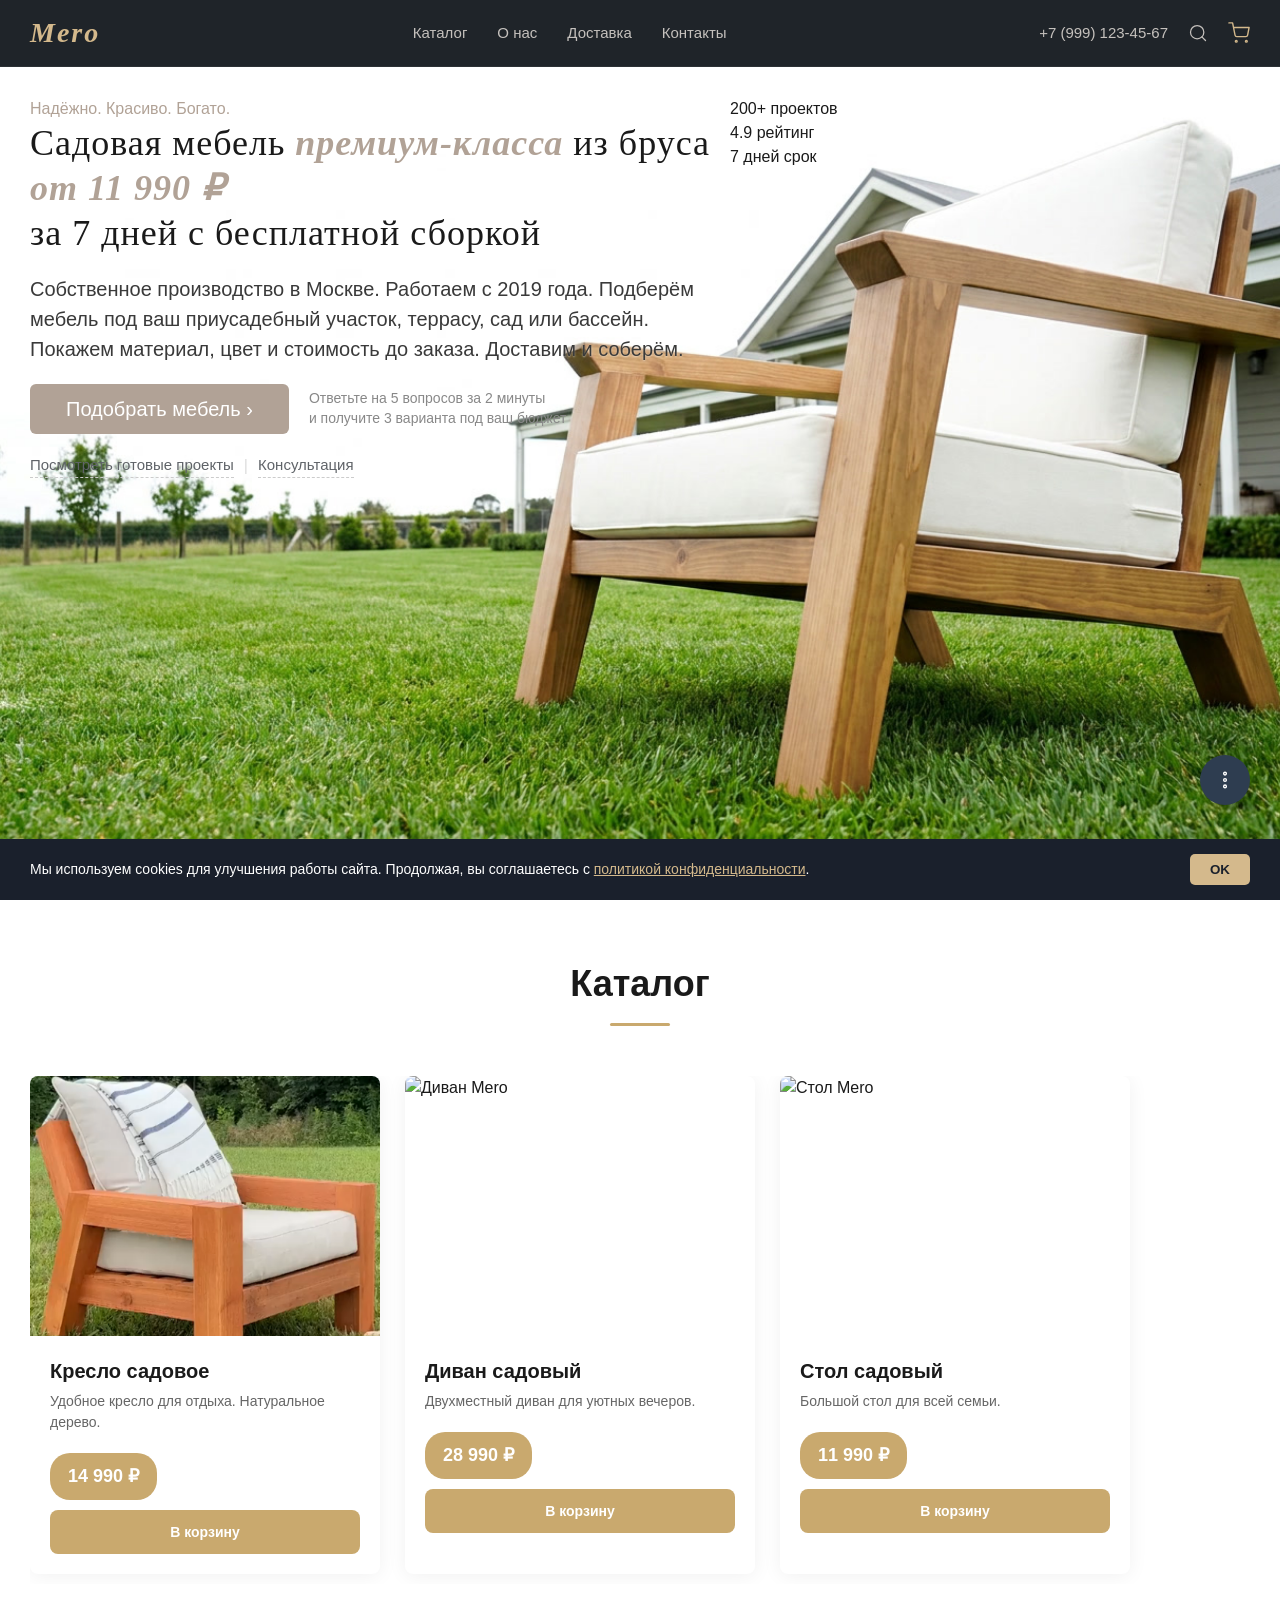
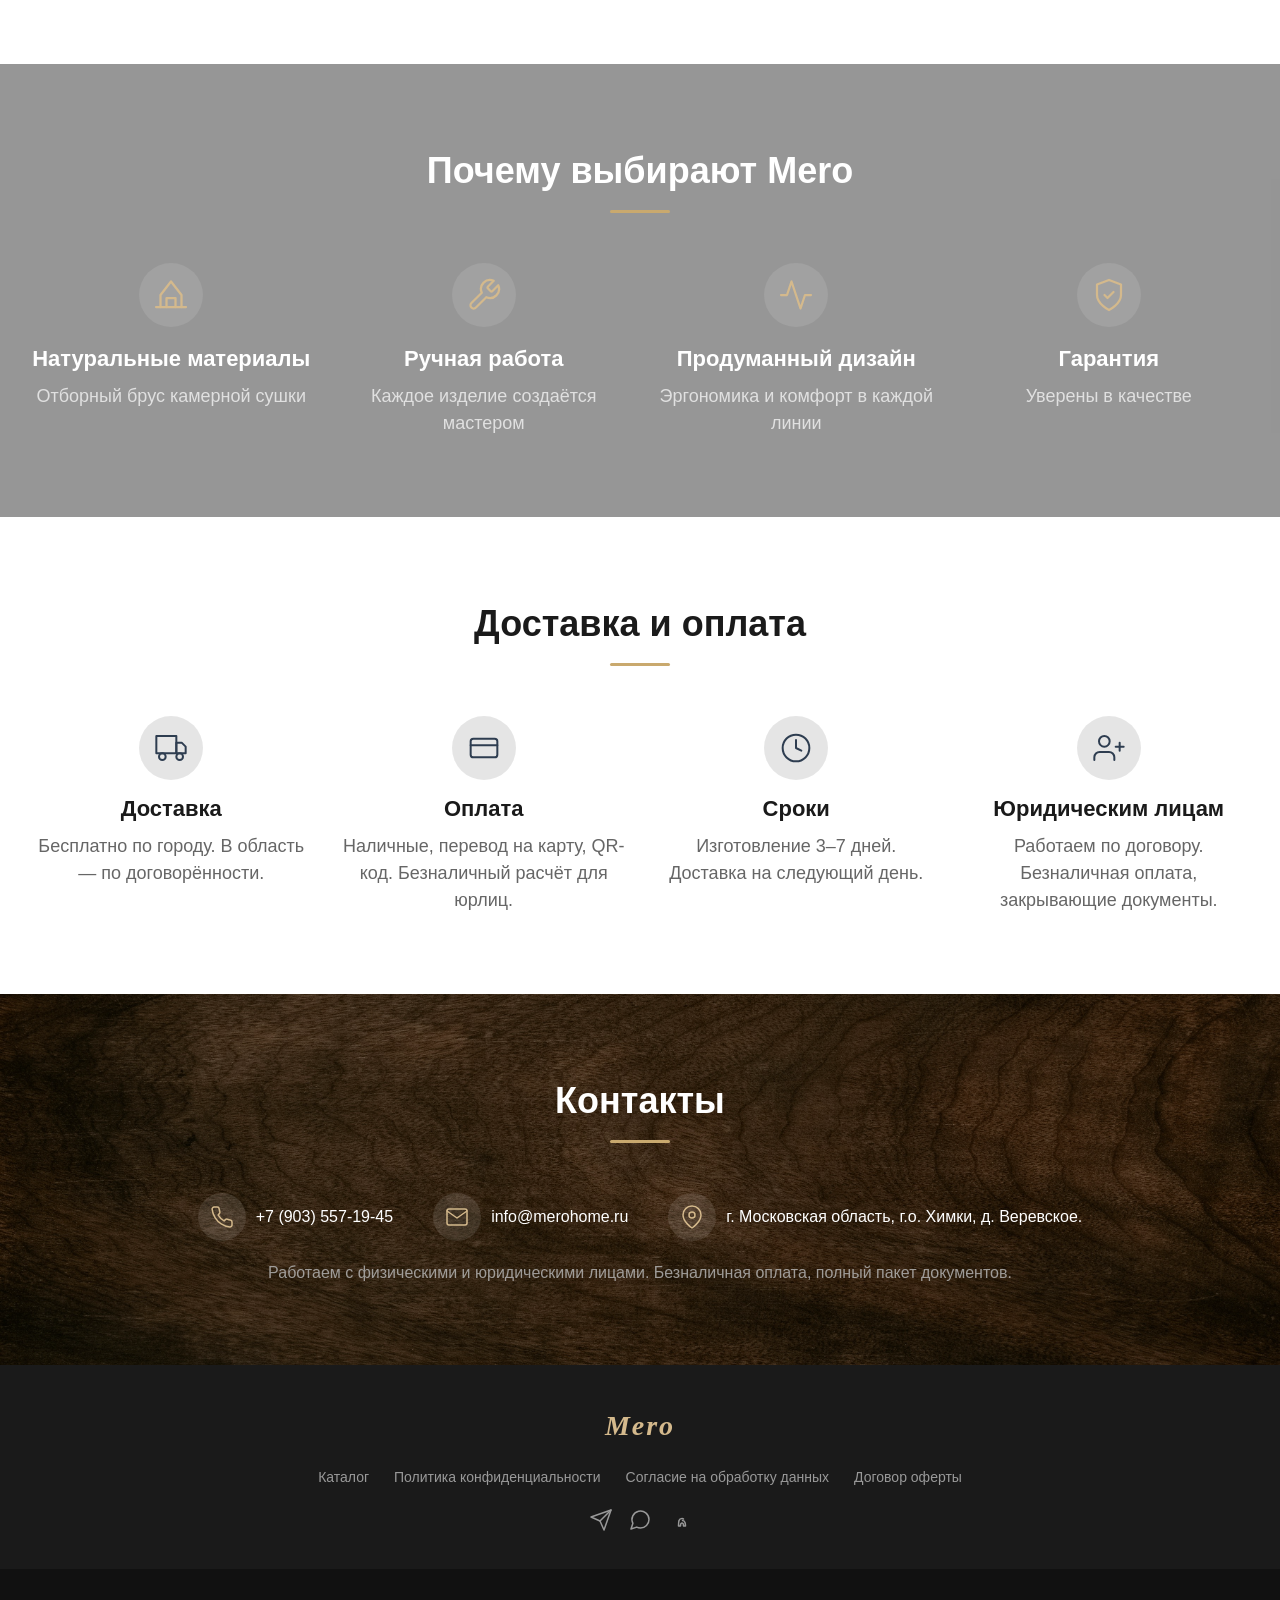
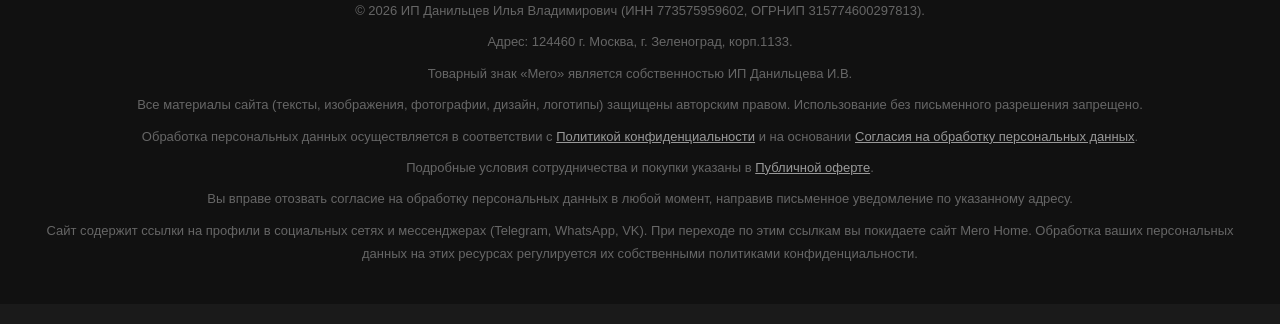
==== commit f63a5e81: "Update index.html" ====
--- a/index.html
+++ b/index.html
@@ -8,6 +8,8 @@
     <link rel="icon" type="image/svg+xml" href="data:image/svg+xml,<svg xmlns='http://www.w3.org/2000/svg' viewBox='0 0 100 100'><text y='.9em' font-size='90'>🪑</text></svg>">
 </head>
 <body>
+    <!-- Прогресс-бар -->
+    <div class="progress-bar" id="progressBar"></div>
 
     <!-- Шапка -->
 <header class="header" id="header">
@@ -66,6 +68,11 @@
                     <span class="hero__badge">покрыто лаком</span>
                 </div>
             </div>
+            <div class="hero__stats">
+    <div class="stat"><span>200+</span> проектов</div>
+    <div class="stat"><span>4.9</span> рейтинг</div>
+    <div class="stat"><span>7 дней</span> срок</div>
+</div>
         </div>
     </section>
 
@@ -850,5 +857,13 @@
             document.getElementById('nav').classList.toggle('nav--open');
         });
     </script>
+    <script>
+        window.addEventListener('scroll', () => {
+            const scrollTop = document.documentElement.scrollTop;
+            const scrollHeight = document.documentElement.scrollHeight - window.innerHeight;
+            const progress = (scrollTop / scrollHeight) * 100;
+            document.getElementById('progressBar').style.width = progress + '%';
+        });
+    </script>
 </body>
 </html>
--- a/style.css
+++ b/style.css
@@ -166,6 +166,11 @@
 .btn--hero-secondary:hover {
     background: #9a8c80;
     transform: translateY(-2px);
+    animation: pulse 2s infinite;
+}
+@keyframes pulse {
+    0%, 100% { box-shadow: 0 0 0 0 rgba(177, 162, 150, 0.4); }
+    50% { box-shadow: 0 0 0 15px rgba(177, 162, 150, 0); }
 }
 
 .hero__action-hint {
@@ -809,27 +814,40 @@
     display: none;
 }
 
+.header__search {
+    background: none;
+    border: none;
+    cursor: pointer;
+    display: flex;
+    align-items: center;
+    transition: 0.3s;
+}
+.header__search:hover svg {
+    stroke: #d4b98c;
+}
+
 /* ============================================================
    МОБИЛЬНАЯ АДАПТАЦИЯ (телефоны до 768px)
    ============================================================ */
 @media (max-width: 768px) {
         /* Хедер */
-        .burger {
+   @media (max-width: 768px) {
+    .header__phone {
+        display: none;
+    }
+ .burger {
         display: flex;
         flex-direction: column;
-        gap: 5px;
+        gap: 4px;
         background: none;
         border: none;
         cursor: pointer;
-        z-index: 101;
-        display: flex;        
     }
     .burger span {
         display: block;
-        width: 25px;
+        width: 22px;
         height: 2px;
         background: #c5c1bd;
-        transition: 0.3s;
     }
     .nav {
         display: none;
@@ -894,6 +912,7 @@
         color: #1a1a1a;
         text-shadow: 0 1px 2px rgba(255,255,255,0.8);
         font-size: 12px;
+        display: none;
     }
         .hero__link {
         color: #1a1a1a;
@@ -902,6 +921,7 @@
         flex-direction: column !important;
         align-items: flex-start;
         gap: 5px;
+        display: none !important;
     }
     .hero__link-divider {
         display: none !important;
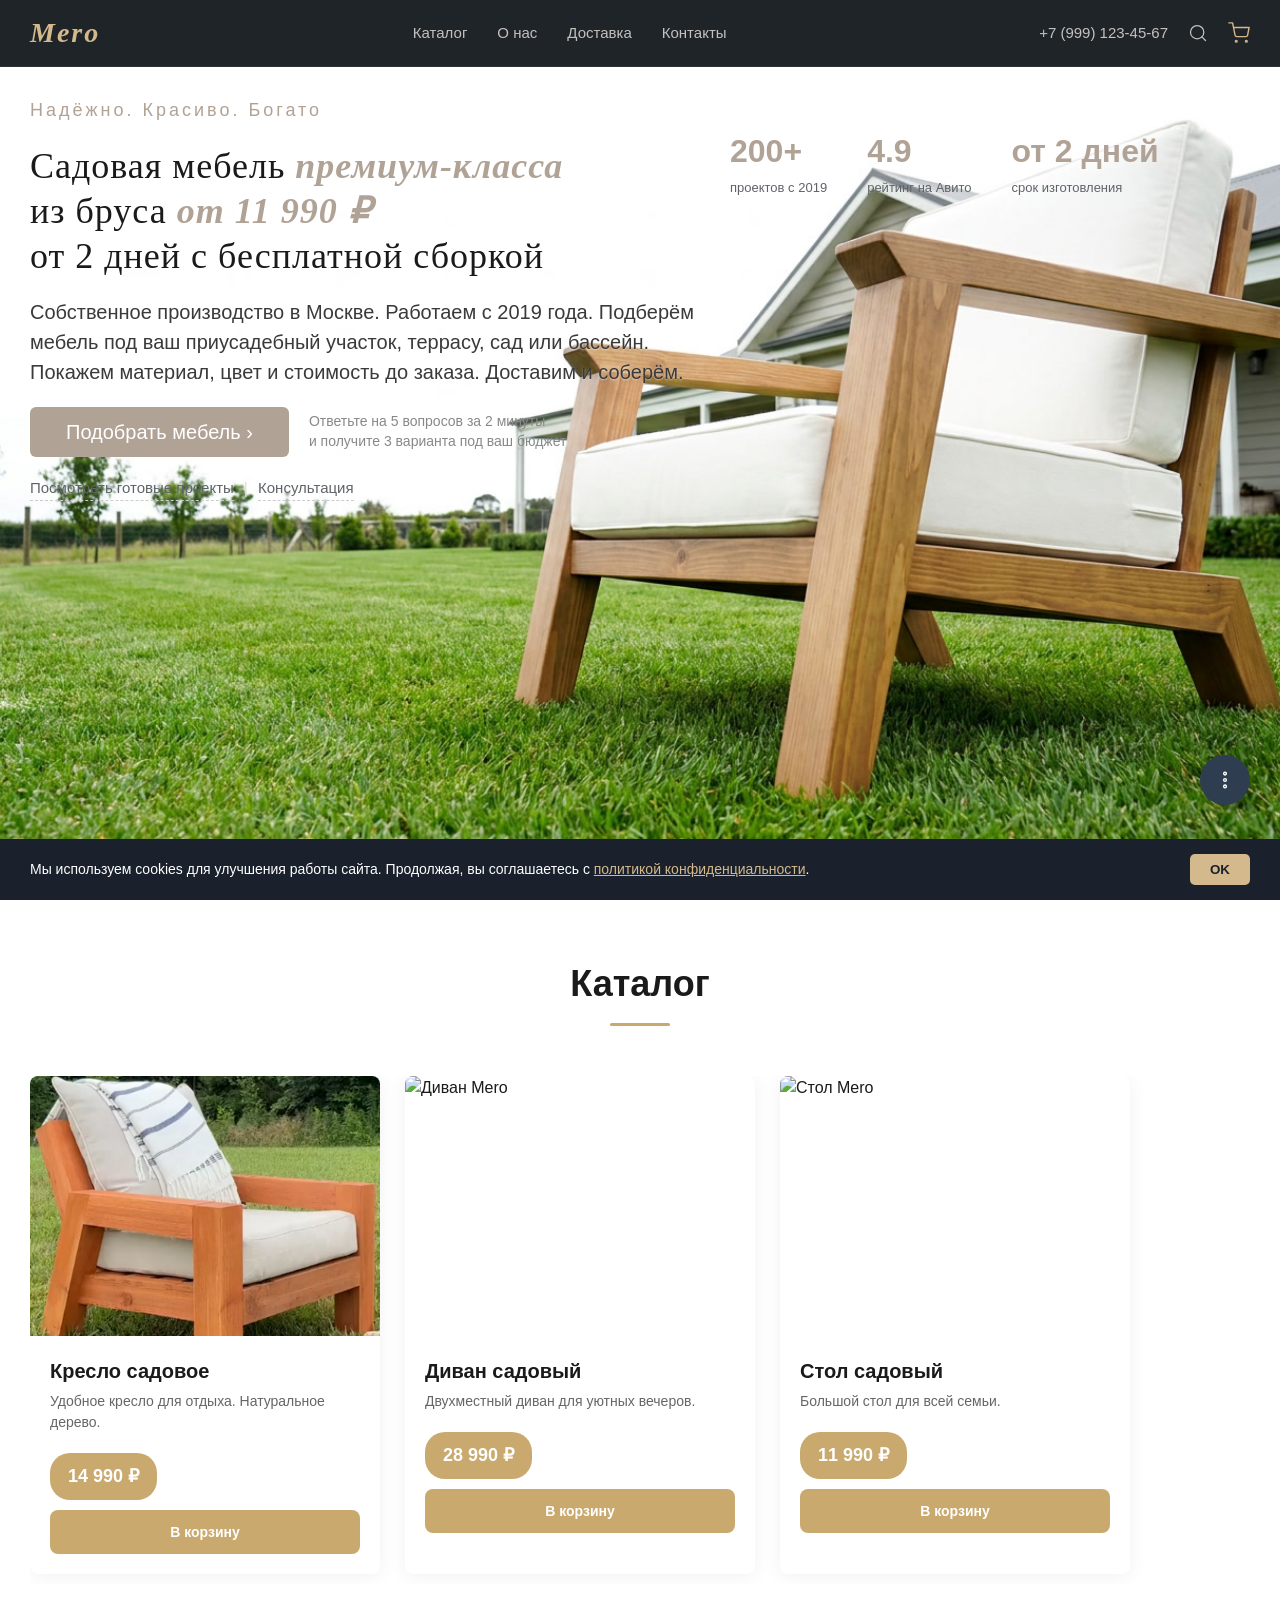
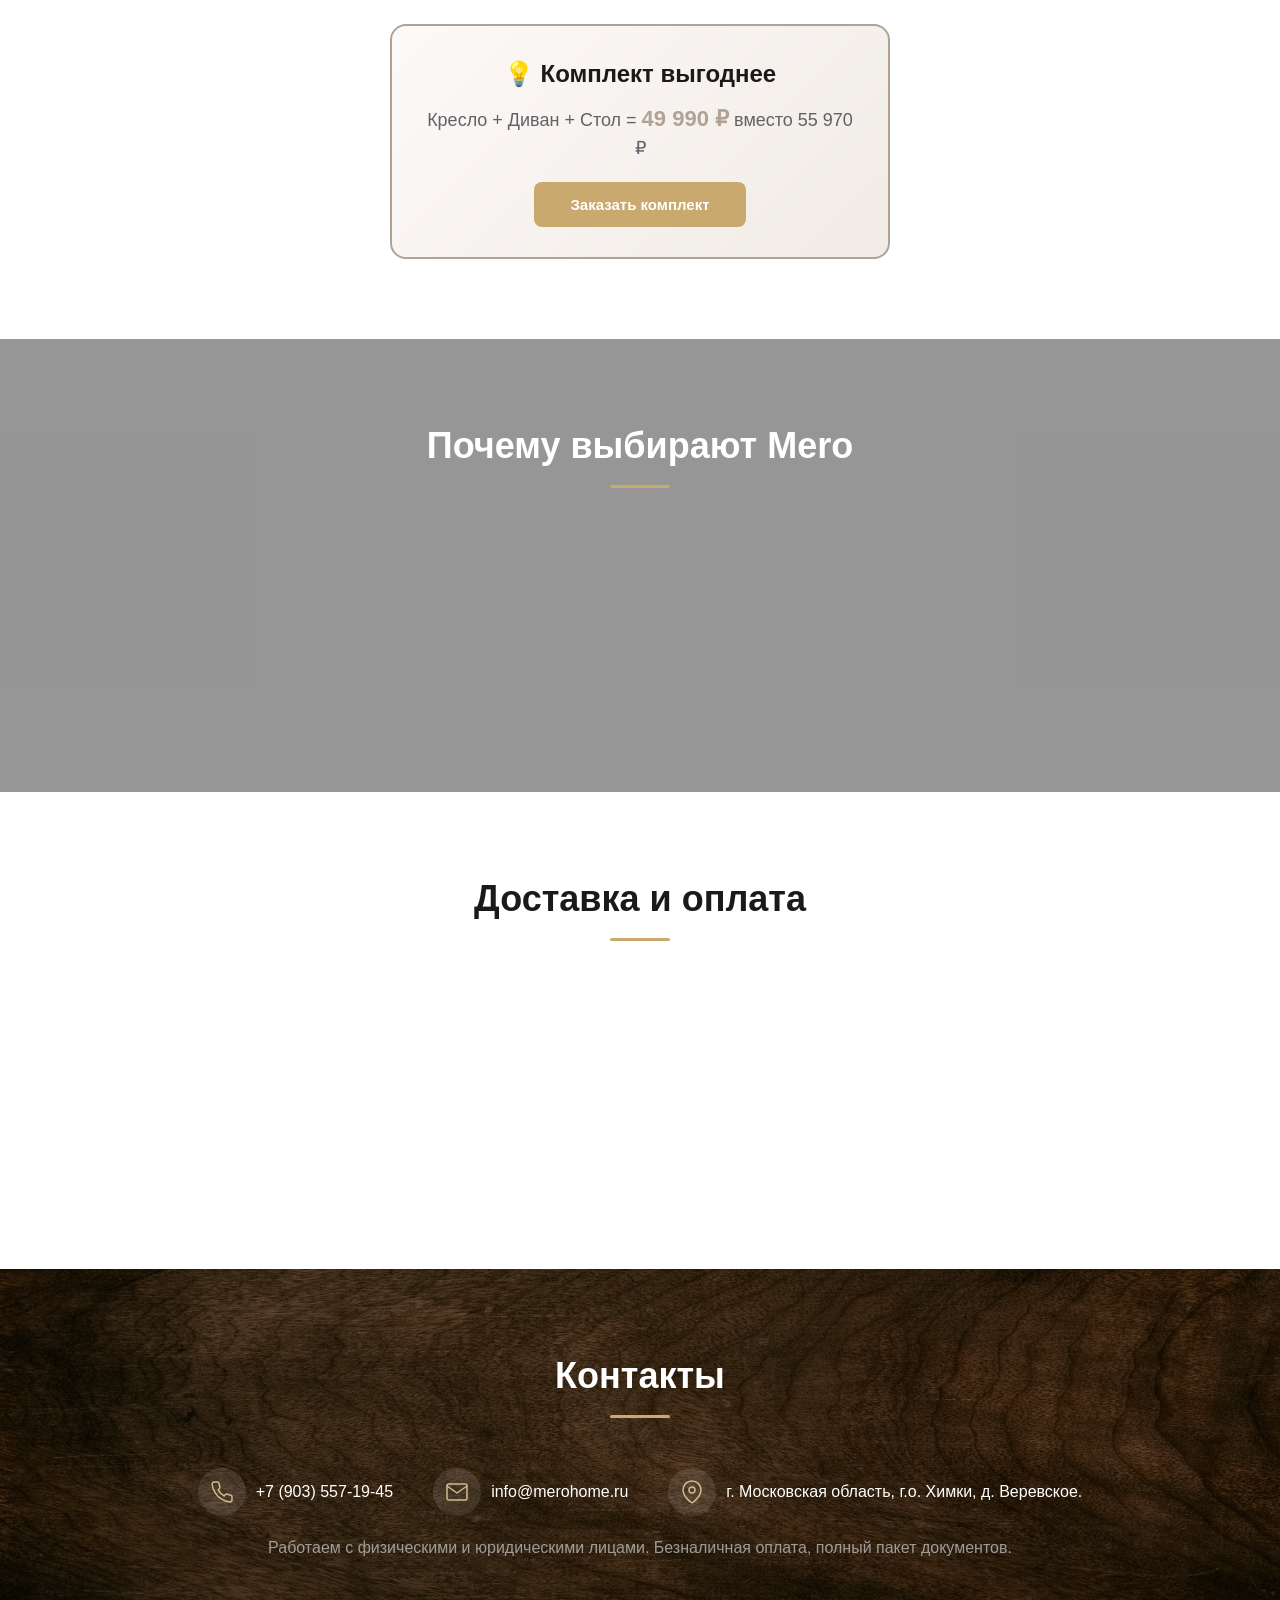
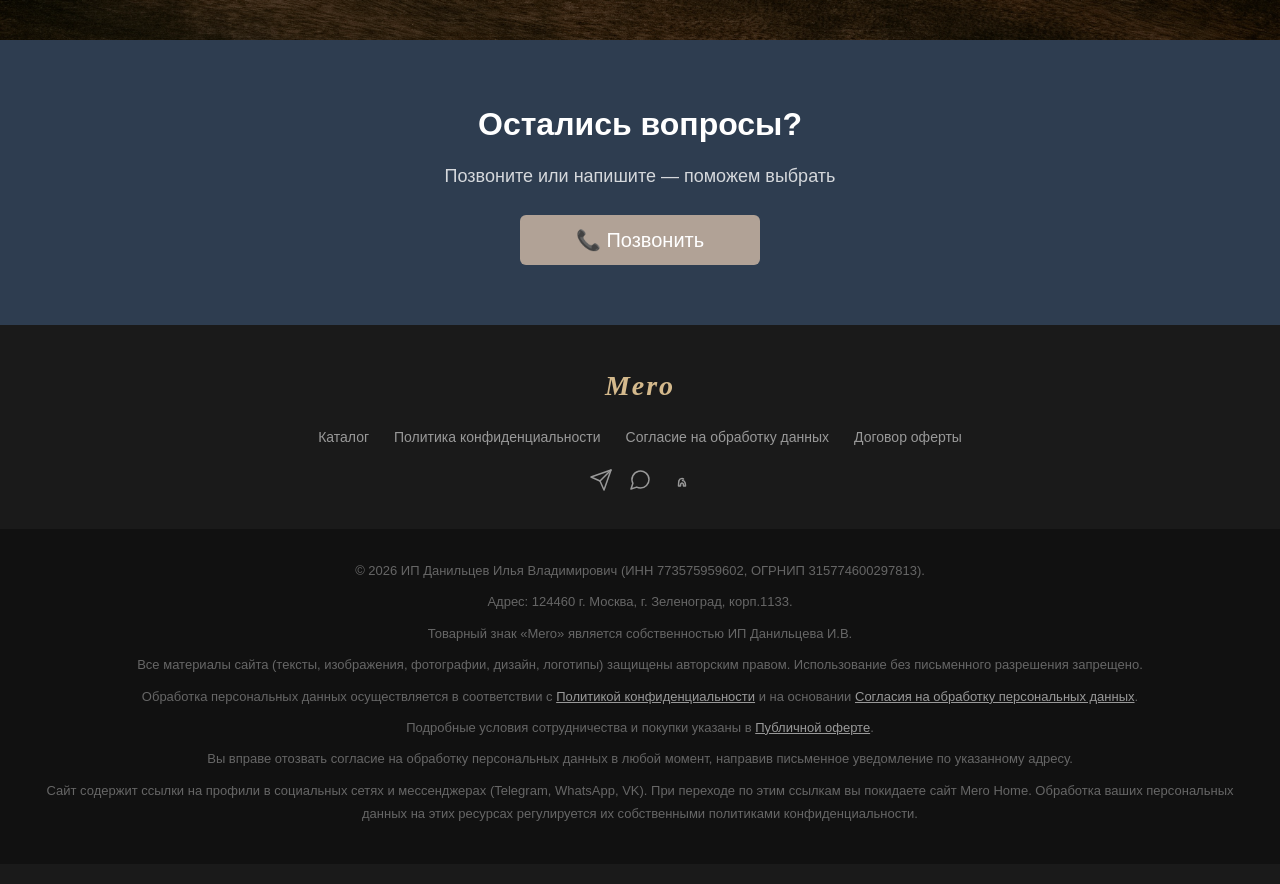
==== commit 64ad1607: "Add files via upload" ====
--- a/index.html
+++ b/index.html
@@ -49,8 +49,8 @@
     <section class="hero">
         <div class="container hero__inner">
             <div class="hero__left">
-                <p class="hero__slogan">Надёжно. Красиво. Богато.</p>
-                <h1 class="hero__title">Садовая мебель <span class="hero__title--accent">премиум-класса</span> из бруса<span class="hero__title--accent"> от 11 990 ₽</span> <br>за 7 дней с бесплатной сборкой</br></h1>
+                <p class="hero__slogan">Надёжно. Красиво. Богато</p>
+                <h1 class="hero__title">Садовая мебель <span class="hero__title--accent">премиум-класса</span><br>из бруса <span class="hero__title--accent">от 11 990 ₽</span><br>от 2 дней с бесплатной сборкой</h1>
                 <p class="hero__subtitle">Собственное производство в Москве. Работаем с 2019 года. Подберём мебель под ваш приусадебный участок, террасу, сад или бассейн. Покажем материал, цвет и стоимость до заказа. Доставим и соберём.</p>
                 <div class="hero__actions">
                     <a href="#" class="btn btn--hero-secondary">Подобрать мебель ›</a>
@@ -69,9 +69,18 @@
                 </div>
             </div>
             <div class="hero__stats">
-    <div class="stat"><span>200+</span> проектов</div>
-    <div class="stat"><span>4.9</span> рейтинг</div>
-    <div class="stat"><span>7 дней</span> срок</div>
+    <div class="hero__stat">
+        <span class="hero__stat-num">200+</span>
+        <span class="hero__stat-label">проектов с 2019</span>
+    </div>
+    <div class="hero__stat">
+        <span class="hero__stat-num">4.9</span>
+        <span class="hero__stat-label">рейтинг на Авито</span>
+    </div>
+    <div class="hero__stat">
+        <span class="hero__stat-num">от 2 дней</span>
+        <span class="hero__stat-label">срок изготовления</span>
+    </div>
 </div>
         </div>
     </section>
@@ -152,6 +161,11 @@
                 </div>
             </div>
         </div>
+        <div class="bundle">
+    <h3>💡 Комплект выгоднее</h3>
+    <p>Кресло + Диван + Стол = <strong>49 990 ₽</strong> вместо 55 970 ₽</p>
+    <button class="btn btn--primary">Заказать комплект</button>
+</div>
     </section>
 
     <!-- О нас -->
@@ -237,7 +251,7 @@
                         </svg>
                     </div>
                     <h3>Сроки</h3>
-                    <p>Изготовление 3–7 дней. Доставка на следующий день.</p>
+                    <p>Изготовление 2–7 дней. Доставка на следующий день.</p>
                 </div>
                 <div class="delivery__item">
                     <div class="delivery__icon">
@@ -290,6 +304,12 @@
                     <p style="text-align:center; margin-top:20px; opacity:0.8;">Работаем с физическими и юридическими лицами. Безналичная оплата, полный пакет документов.</p>
     </section>
 
+<section class="cta-footer">
+    <h2>Остались вопросы?</h2>
+    <p>Позвоните или напишите — поможем выбрать</p>
+    <a href="tel:+79035571945" class="btn btn--hero-secondary">📞 Позвонить</a>
+</section>
+
     <!-- Футер -->
     <footer class="footer">
         <div class="container footer__inner">
@@ -338,10 +358,10 @@
             <span class="modal__close">&times;</span>
             <h3>Оставить заявку</h3>
                 <form id="orderForm" action="https://formspree.io/f/xeeynkab" method="POST">
-                <input type="text" name="name" placeholder="Ваше имя" required>
-                <input type="tel" name="phone" placeholder="Телефон" required>
-                <textarea name="message" placeholder="Сообщение (необязательно)" rows="3"></textarea>
-                <button type="submit" class="btn btn--primary btn--full">Отправить</button>
+                
+                <input type="tel" name="phone" placeholder="+7 (___) ___-__-__" required>
+                <p style="color:#e74c3c;text-align:center;margin-bottom:10px;font-weight:600;">⚡ Ответим в течение 15 минут</p>
+                <button type="submit" class="btn btn--primary btn--full">Получить расчёт</button>
             </form>
         </div>
     </div>
@@ -486,13 +506,16 @@
             
             <!-- Страница 1 -->
             <div class="quiz-page active" data-page="1" id="page1">
-                <p class="quiz-question">1. Где будете пользоваться мебелью? <span class="quiz-required">*</span></p>
+                <p class="quiz-question">1. Какая площадь вашей террасы или участка? <span class="quiz-required">*</span></p>
                 <div class="quiz-options">
                     <label class="quiz-option" onclick="selectOption(this, 'q1')">
-                        <input type="radio" name="q1" value="home"><span class="quiz-radio"></span><span class="quiz-label">В доме</span>
+                        <input type="radio" name="q1" value="small"><span class="quiz-radio"></span><span class="quiz-label">До 10 м²</span>
                     </label>
                     <label class="quiz-option" onclick="selectOption(this, 'q1')">
-                        <input type="radio" name="q1" value="outside"><span class="quiz-radio"></span><span class="quiz-label">На улице</span>
+                        <input type="radio" name="q1" value="medium"><span class="quiz-radio"></span><span class="quiz-label">10–30 м²</span>
+                    </label>
+                    <label class="quiz-option" onclick="selectOption(this, 'q1')">
+                        <input type="radio" name="q1" value="large"><span class="quiz-radio"></span><span class="quiz-label">Более 30 м²</span>
                     </label>
                 </div>
                 <p class="quiz-error" id="error1">Выберите один из вариантов</p>
@@ -561,9 +584,18 @@
                 </div>
                 <label class="quiz-check" onclick="this.classList.toggle('checked')">
                     <span class="quiz-check__box"></span>
-                    <span class="quiz-check__text">Нажимая кнопку «Отправить», я даю согласие на обработку моих <a href="consent.html" class="quiz-link">персональных данных</a>персональных данных</a> и ознакомлен(а) с <a href="#" class="quiz-link">политикой конфиденциальности</a>. <span class="quiz-required">*</span></span>
+                    <span class="quiz-check__text">Нажимая кнопку «Отправить», я даю согласие на обработку моих <a href="consent.html" class="quiz-link">персональных данных</a> и ознакомлен(а) с <a href="privacy.html" class="quiz-link">политикой конфиденциальности</a>. <span class="quiz-required">*</span></span>
                 </label>
                 <p class="quiz-error" id="error5">Заполните все поля и примите согласие</p>
+                <p style="color:#27ae60;text-align:center;font-size:18px;display:flex;align-items:center;justify-content:center;gap:8px;">
+    <svg width="24" height="24" viewBox="0 0 24 24" fill="none" stroke="#27ae60" stroke-width="1.5" stroke-linecap="round" stroke-linejoin="round">
+        <rect x="1" y="3" width="15" height="13"/>
+        <polygon points="16 8 20 8 23 11 23 16 16 16 16 8"/>
+        <circle cx="5.5" cy="18.5" r="2.5"/>
+        <circle cx="18.5" cy="18.5" r="2.5"/>
+    </svg>
+    При заказе комплекта — доставка и сборка бесплатно!
+</p>
             </div>
             
             <div class="quiz-nav">
@@ -585,7 +617,7 @@
         const btnNext = document.getElementById('btnNext');
         const btnBack = document.getElementById('btnBack');
         const currentStepSpan = document.getElementById('currentStep');
-        const progressBar = document.getElementById('progressBar');
+        const quizProgressBar = document.getElementById('progressBar');
         let currentPage = 1;
         const totalPages = 5;
         
@@ -698,7 +730,7 @@
         
         function updatePage() {
             currentStepSpan.textContent = currentPage;
-            progressBar.style.width = (currentPage / totalPages * 100) + '%';
+            quizProgressBar.style.width = (currentPage / totalPages * 100) + '%';
             btnBack.style.visibility = currentPage === 1 ? 'hidden' : 'visible';
             if (currentPage === totalPages) {
                 btnNext.innerHTML = 'Отправить заявку <svg width="18" height="18" viewBox="0 0 24 24" fill="none" stroke="#fff" stroke-width="2"><polyline points="20 6 9 17 4 12"/></svg>';
@@ -719,11 +751,16 @@
         </div>
         <div class="cart-items" id="cartItems">
             <p class="cart-empty">Корзина пуста</p>
+            <p style="text-align:center;color:#888;font-size:14px;">При заказе комплекта мебели — доставка бесплатно</p>
         </div>
         <div class="cart-footer" id="cartFooter" style="display:none;">
             <div class="cart-total">Итого: <span id="cartTotal">0</span> ₽</div>
             <button class="btn btn--primary btn--full" id="cartOrder">Оформить заказ</button>
         </div>
+        <div class="cart-recommend">
+    <p>💡 Дополните заказ:</p>
+    <button class="btn btn--small add-to-cart" data-product="Чехол для мебели" data-price="2990">Чехол — 2 990 ₽</button>
+</div>
     </div>
 
     <script>
@@ -856,6 +893,11 @@
         document.getElementById('burger').addEventListener('click', () => {
             document.getElementById('nav').classList.toggle('nav--open');
         });
+        document.querySelectorAll('#nav a').forEach(link => {
+            link.addEventListener('click', () => {
+                document.getElementById('nav').classList.remove('nav--open');
+            });
+        });
     </script>
     <script>
         window.addEventListener('scroll', () => {
@@ -865,5 +907,51 @@
             document.getElementById('progressBar').style.width = progress + '%';
         });
     </script>
+    
+    <script>
+        // Сохранение неотправленных номеров
+        function saveAbandonedPhone(source) {
+            const phoneInputs = document.querySelectorAll('input[type="tel"]');
+            phoneInputs.forEach(input => {
+                const phone = input.value.replace(/\D/g, '');
+                if (phone.length >= 10 && !input.dataset.saved) {
+                    input.dataset.saved = '1';
+                    const now = new Date().toLocaleString('ru-RU');
+                    const lead = `[${now}] ${source} | Телефон: ${input.value}\n`;
+                    
+                    // Сохраняем локально через сервер
+                    fetch('/save-lead', {
+                        method: 'POST',
+                        headers: { 'Content-Type': 'application/json' },
+                        body: JSON.stringify({ lead: lead })
+                    }).catch(() => {});
+                    
+                    // Отправляем через Formspree
+                    const data = new FormData();
+                    data.append('name', 'Не указано');
+                    data.append('phone', input.value);
+                    data.append('message', `⚠️ Ввёл номер, но не отправил заявку (${source})`);
+                    fetch('https://formspree.io/f/xeeynkab', {
+                        method: 'POST',
+                        headers: { 'Accept': 'application/json' },
+                        body: data
+                    }).catch(() => {});
+                }
+            });
+        }
+
+        const quizPhoneInput = document.getElementById('quizPhone');
+        if (quizPhoneInput) {
+            quizPhoneInput.addEventListener('blur', () => saveAbandonedPhone('Квиз'));
+        }
+
+        const modalPhoneInput = document.querySelector('#modal input[type="tel"]');
+        if (modalPhoneInput) {
+            modalPhoneInput.addEventListener('blur', () => saveAbandonedPhone('Форма заявки'));
+        }
+
+        document.getElementById('quizClose').addEventListener('click', () => saveAbandonedPhone('Квиз закрыт'));
+    </script>
+    
 </body>
-</html>
+</html>
--- a/style.css
+++ b/style.css
@@ -26,6 +26,16 @@
 .container { max-width: 1300px; margin: 0 auto; padding: 0 30px; }
 .section-title { font-size: 36px; text-align: center; margin-bottom: 50px; }
 
+.progress-bar {
+    position: fixed;
+    top: 0;
+    left: 0;
+    height: 3px;
+    background: #b1a296;
+    z-index: 1000;
+    width: 0%;
+    transition: width 0.2s;
+}
 /* Кнопки */
 .btn { display: inline-block; padding: 14px 36px; font-family: 'TT Commons', 'Segoe UI', sans-serif; font-size: 15px; font-weight: 600; border: none; border-radius: var(--radius); cursor: pointer; text-decoration: none; text-align: center; transition: 0.3s; }
 .btn--primary {
@@ -115,10 +125,12 @@
     padding-top: 10;
     max-width: 700px;
 }
-
 .hero__slogan {
+    font-size: 18px;
+    letter-spacing: 3px;
+    margin-bottom: 20px;
     color: #b1a296;
-}
+    }
 
 .hero__title {
     font-size: 36px;
@@ -235,6 +247,10 @@
     display: none;
 }
 
+.hero__stats { display: flex; gap: 40px; margin-top: 30px; margin-bottom: 20px; }
+.hero__stat-num { font-size: 32px; font-weight: 700; color: #b1a296; display: block; }
+.hero__stat-label { font-size: 13px; color: #5f6368; }
+
 /* Каталог */
 .catalog { padding: 80px 0; }
 .catalog__scroll { overflow-x: auto; -webkit-overflow-scrolling: touch; scroll-snap-type: x mandatory; padding-bottom: 10px; }
@@ -250,7 +266,7 @@
 .card__info h3 { font-size: 20px; margin-bottom: 5px; }
 .card__info p { font-size: 14px; color: var(--text-light); }
 .card__price { display: inline-block; margin: 10px 20px; padding: 10px 18px; background: var(--gold); color: #fff; font-weight: 700; font-size: 18px; border-radius: 20px; }
-.card .btn { margin: 0 20px 20px; width: calc(100% - 40px); }
+.card .btn { margin: 0 20px 20px; width: calc(100% - 40px); position: sticky; bottom: 10px;}
 
 /* О нас */
 .about {
@@ -826,16 +842,57 @@
     stroke: #d4b98c;
 }
 
+/* Блок комплекта */
+.bundle {
+    background: linear-gradient(135deg, #fdf9f7 0%, #f0ebe6 100%);
+    border: 2px solid #b1a296;
+    border-radius: 16px;
+    padding: 30px;
+    text-align: center;
+    max-width: 500px;
+    margin: 40px auto 0;
+}
+.bundle h3 {
+    font-size: 24px;
+    margin-bottom: 10px;
+    color: #1a1a1a;
+}
+.bundle p {
+    font-size: 18px;
+    margin-bottom: 20px;
+    color: #5f6368;
+}
+.bundle strong {
+    color: #b1a296;
+    font-size: 22px;
+}
+
+/* CTA перед футером */
+.cta-footer {
+    background: #2e3d50;
+    padding: 60px 0;
+    text-align: center;
+    color: #fff;
+}
+.cta-footer h2 {
+    font-size: 32px;
+    margin-bottom: 15px;
+}
+.cta-footer p {
+    font-size: 18px;
+    opacity: 0.8;
+    margin-bottom: 25px;
+}
+
 /* ============================================================
    МОБИЛЬНАЯ АДАПТАЦИЯ (телефоны до 768px)
    ============================================================ */
 @media (max-width: 768px) {
-        /* Хедер */
-   @media (max-width: 768px) {
+    /* Хедер */
     .header__phone {
         display: none;
     }
- .burger {
+    .burger {
         display: flex;
         flex-direction: column;
         gap: 4px;
@@ -860,7 +917,7 @@
         padding: 15px;
         gap: 10px;
     }
-       .nav--open {
+    .nav--open {
         display: flex !important;
         flex-direction: column;
         position: absolute;
@@ -876,11 +933,12 @@
         color: #fff;
         font-size: 18px;
     }
+
     /* Главный экран */
     .hero {
         background-size: 110% auto;
         background-position: center 60%;
-        padding: 20px 0 300px; 
+        padding: 20px 0 300px;
         min-height: auto;
     }
     .hero__inner {
@@ -908,35 +966,10 @@
         width: 100%;
         border-radius: 15px 15px 0 0;
     }
-        .hero__action-hint {
-        color: #1a1a1a;
-        text-shadow: 0 1px 2px rgba(255,255,255,0.8);
-        font-size: 12px;
+    .hero__action-hint {
         display: none;
     }
-        .hero__link {
-        color: #1a1a1a;
-        text-shadow: 0 1px 2px rgba(255,255,255,0.8);
-        border-bottom: none;
-        flex-direction: column !important;
-        align-items: flex-start;
-        gap: 5px;
-        display: none !important;
-    }
-    .hero__link-divider {
-        display: none !important;
-    }
-        .hero__links {
-        display: flex;
-        flex-direction: column !important;
-        align-items: flex-start;
-        gap: 5px;
-    }
-    .hero__links a {
-        display: block;
-        width: 100%;
-    }
-    .hero__link-divider {
+    .hero__links {
         display: none !important;
     }
 
@@ -982,7 +1015,7 @@
 
     /* Каталог */
     .catalog {
-        padding-top: 0px;
+        padding-top: 0;
     }
     .catalog__scroll {
         overflow-x: visible;
@@ -1029,9 +1062,6 @@
     .container {
         padding: 0 15px;
     }
-    .nav {
-        display: none;
-    }
 
     /* Корзина */
     .cart-panel {
@@ -1049,4 +1079,4 @@
         flex-direction: column;
         gap: 10px;
     }
-}
+}
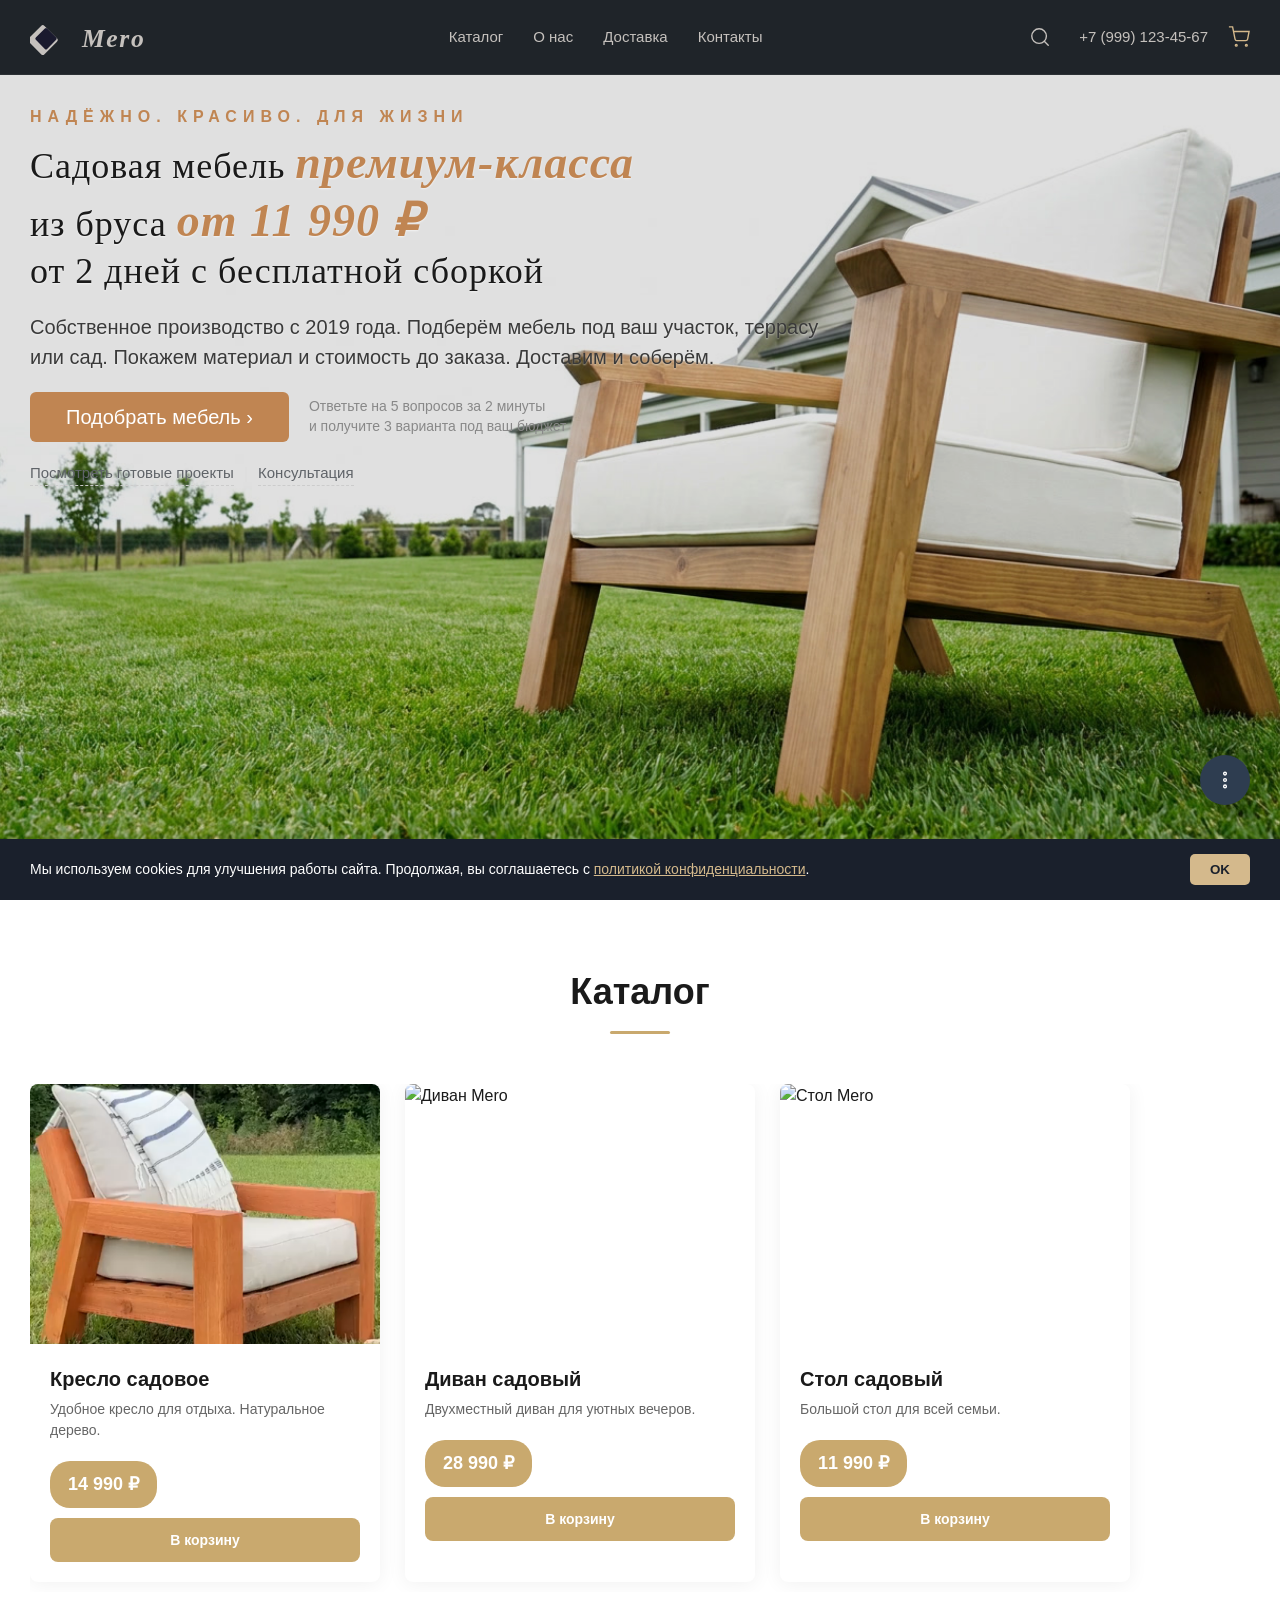
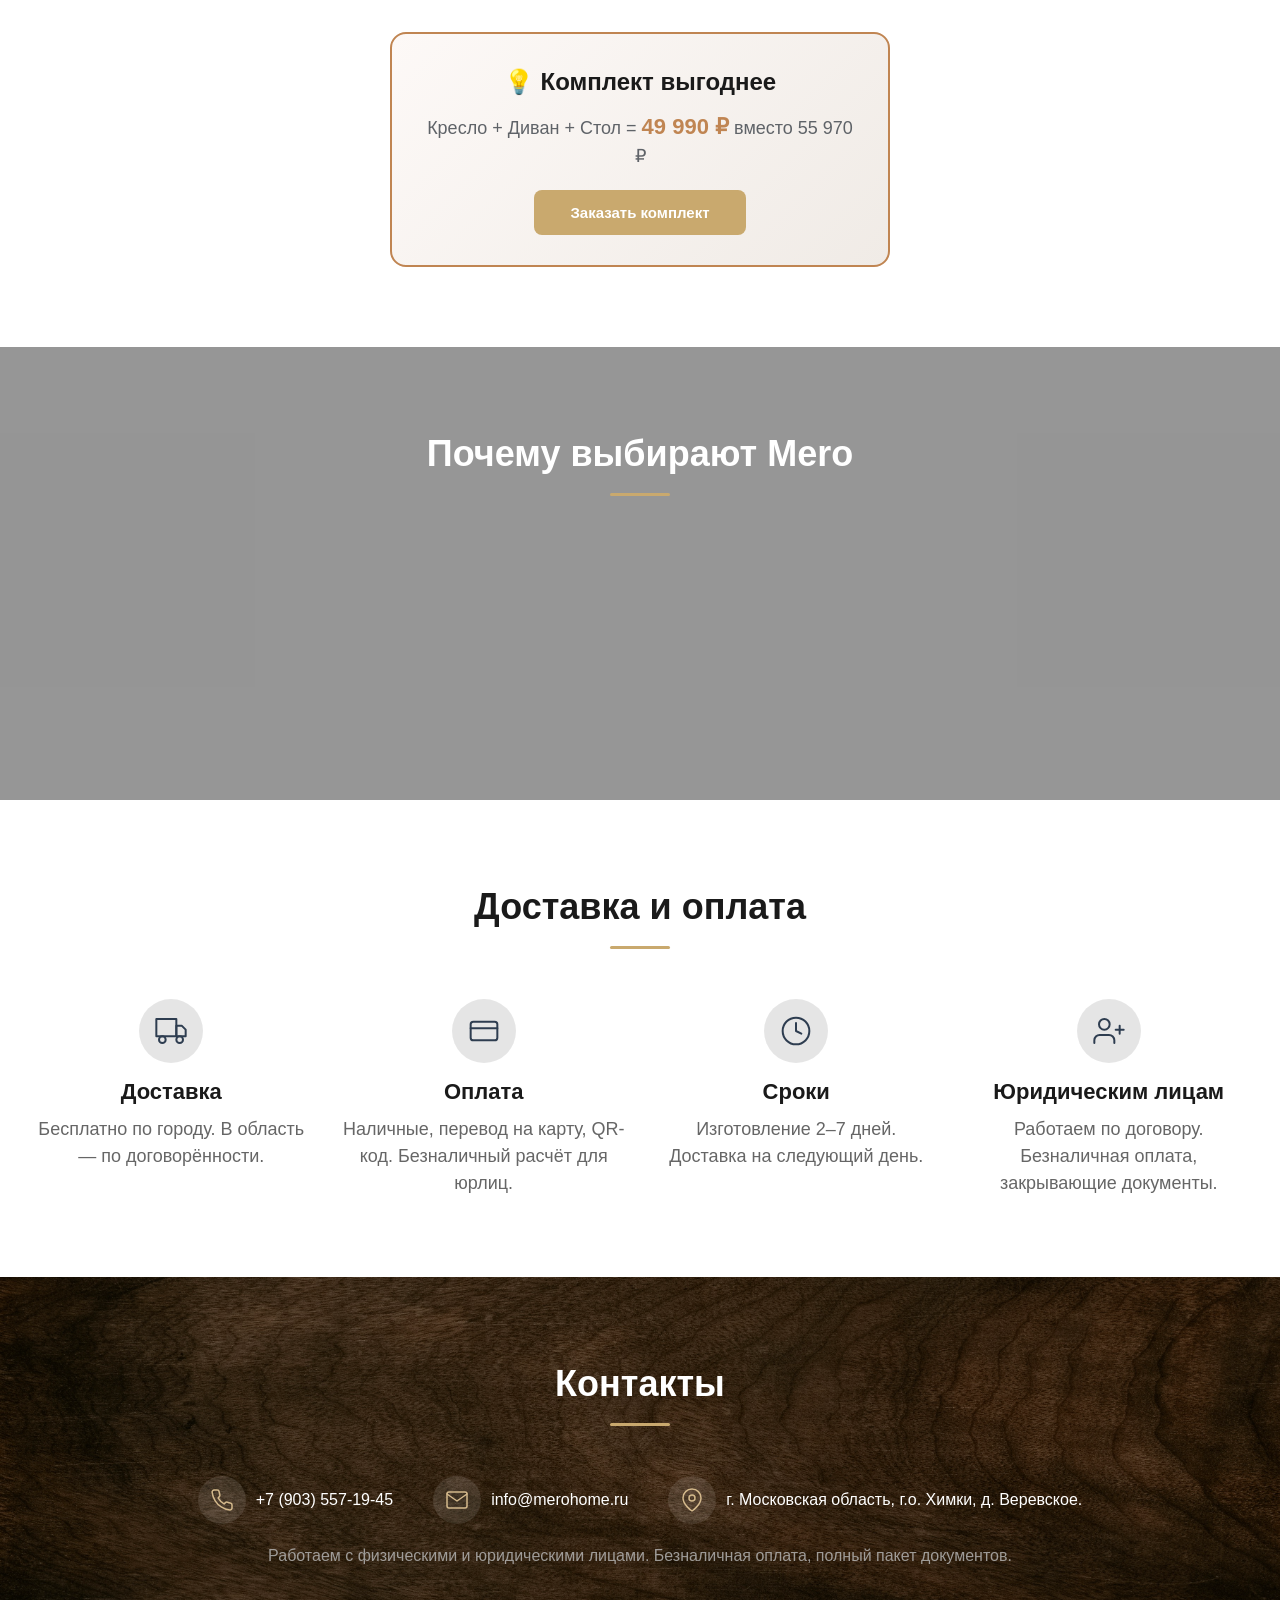
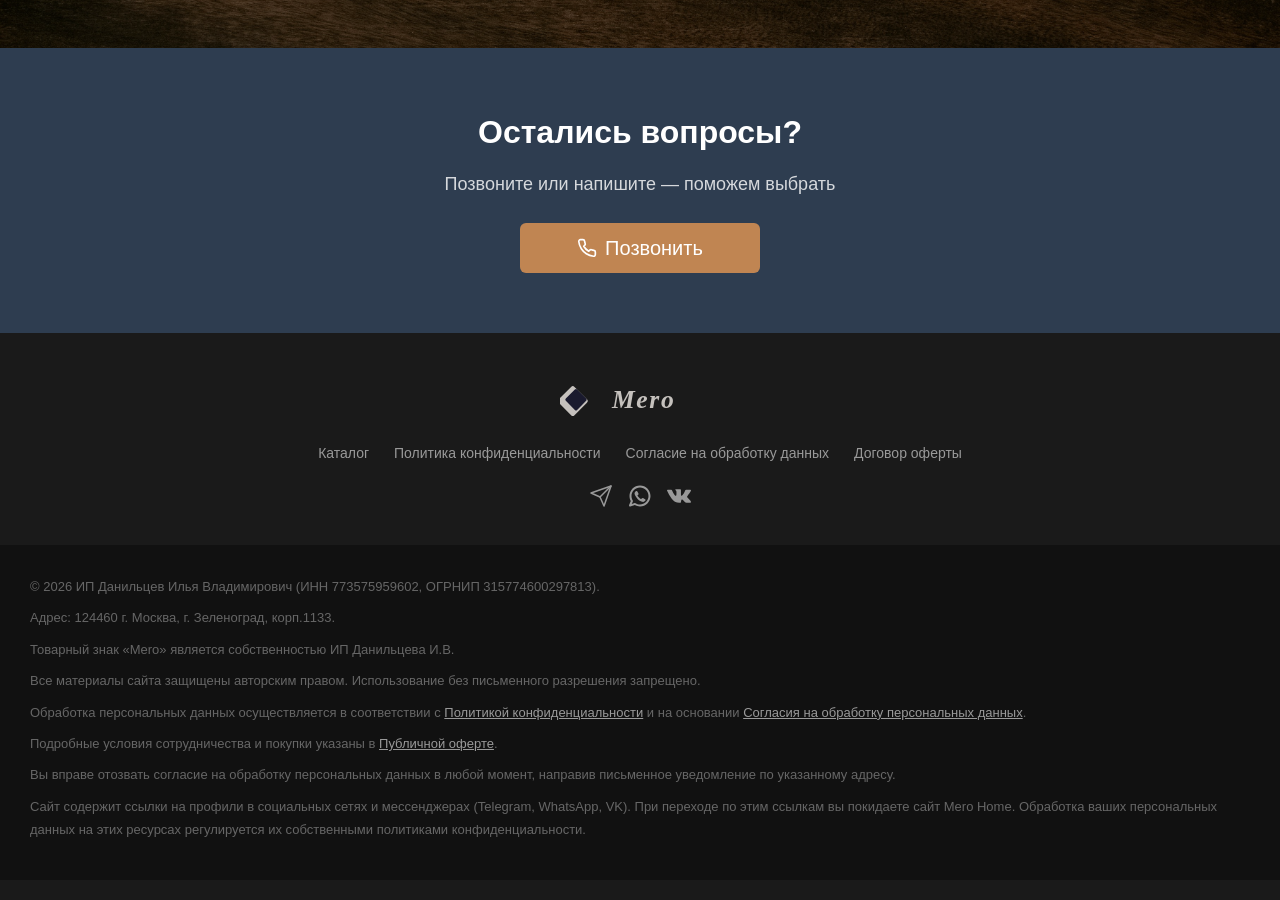
==== commit 91589568: "Add files via upload" ====
--- a/index.html
+++ b/index.html
@@ -5,13 +5,13 @@
     <meta name="viewport" content="width=device-width, initial-scale=1.0">
     <title>Mero — Садовая мебель премиум-класса из бруса</title>
     <link rel="stylesheet" href="style.css">
-    <link rel="icon" type="image/svg+xml" href="data:image/svg+xml,<svg xmlns='http://www.w3.org/2000/svg' viewBox='0 0 100 100'><text y='.9em' font-size='90'>🪑</text></svg>">
+    <link rel="icon" type="image/svg+xml" href="data:image/svg+xml,<svg xmlns='http://www.w3.org/2000/svg' viewBox='0 0 64 64'><rect x='14' y='14' width='36' height='36' rx='4' transform='rotate(45 14 14)' fill='%23c5c1bd'/><rect x='20' y='20' width='24' height='24' rx='3' transform='rotate(45 20 20)' fill='%231a1a2e'/></svg>"><link rel="icon" type="image/svg+xml" href="data:image/svg+xml,<svg xmlns='http://www.w3.org/2000/svg' viewBox='0 0 100 100'><text y='.9em' font-size='90'>🪑</text></svg>">
 </head>
 <body>
     <!-- Прогресс-бар -->
     <div class="progress-bar" id="progressBar"></div>
 
-    <!-- Шапка -->
+   <!-- Шапка -->
 <header class="header" id="header">
     <div class="container header__inner">
         <button class="burger" id="burger" aria-label="Меню">
@@ -19,39 +19,42 @@
             <span></span>
             <span></span>
         </button>
-        <a href="#" class="logo">Mero</a>
+        <a href="#" class="logo">
+            <svg width="160" height="50" viewBox="0 0 200 60" fill="none" xmlns="http://www.w3.org/2000/svg">
+                <rect x="16" y="14" width="28" height="28" rx="3" transform="rotate(45 16 14)" fill="#c5c1bd"/>
+                <rect x="20" y="18" width="20" height="20" rx="2" transform="rotate(45 20 18)" fill="#1a1a2e"/>
+                <text x="65" y="42" font-family="Georgia, serif" font-size="32" font-weight="700" font-style="italic" fill="#c5c1bd">Mero</text>
+            </svg>
+        </a>
         <nav class="nav" id="nav">
             <a href="#catalog">Каталог</a>
             <a href="#about">О нас</a>
             <a href="#delivery">Доставка</a>
             <a href="#contacts">Контакты</a>
         </nav>
-        <div class="header__right">
-            <a href="tel:+79991234567" class="header__phone">+7 (999) 123-45-67</a>
-            <button class="header__search" aria-label="Поиск">
-                <svg width="20" height="20" viewBox="0 0 24 24" fill="none" stroke="#c5c1bd" stroke-width="1.5" stroke-linecap="round" stroke-linejoin="round">
+                <div class="header__right">
+            <button id="searchToggle" class="header__search-btn">
+                <svg width="22" height="22" viewBox="0 0 24 24" fill="none" stroke="#c5c1bd" stroke-width="1.5" stroke-linecap="round" stroke-linejoin="round">
                     <circle cx="11" cy="11" r="8"/>
                     <line x1="21" y1="21" x2="16.65" y2="16.65"/>
                 </svg>
             </button>
+            <a href="tel:+79991234567" class="header__phone">+7 (999) 123-45-67</a>
             <a href="#" class="header__cart" aria-label="Корзина">
-                <svg width="22" height="22" viewBox="0 0 24 24" fill="none" stroke="#d4b98c" stroke-width="1.5" stroke-linecap="round" stroke-linejoin="round">
-                    <circle cx="9" cy="21" r="1"/><circle cx="20" cy="21" r="1"/>
-                    <path d="M1 1h4l2.68 13.39a2 2 0 0 0 2 1.61h9.72a2 2 0 0 0 2-1.61L23 6H6"/>
-                </svg>
+                <svg width="22" height="22" viewBox="0 0 24 24" fill="none" stroke="#d4b98c" stroke-width="1.5"><circle cx="9" cy="21" r="1"/><circle cx="20" cy="21" r="1"/><path d="M1 1h4l2.68 13.39a2 2 0 0 0 2 1.61h9.72a2 2 0 0 0 2-1.61L23 6H6"/></svg>
                 <span class="cart-count" style="display:none;">0</span>
             </a>
         </div>
     </div>
-    </header>
+</header>
 
     <!-- Главный экран -->
     <section class="hero">
         <div class="container hero__inner">
             <div class="hero__left">
-                <p class="hero__slogan">Надёжно. Красиво. Богато</p>
+                <p class="hero__slogan">Надёжно. Красиво. Для жизни</p>
                 <h1 class="hero__title">Садовая мебель <span class="hero__title--accent">премиум-класса</span><br>из бруса <span class="hero__title--accent">от 11 990 ₽</span><br>от 2 дней с бесплатной сборкой</h1>
-                <p class="hero__subtitle">Собственное производство в Москве. Работаем с 2019 года. Подберём мебель под ваш приусадебный участок, террасу, сад или бассейн. Покажем материал, цвет и стоимость до заказа. Доставим и соберём.</p>
+                <p class="hero__subtitle">Собственное производство с 2019 года. Подберём мебель под ваш участок, террасу или сад. Покажем материал и стоимость до заказа. Доставим и соберём.</p>
                 <div class="hero__actions">
                     <a href="#" class="btn btn--hero-secondary">Подобрать мебель ›</a>
                     <span class="hero__action-hint">Ответьте на 5 вопросов за 2 минуты<br>и получите 3 варианта под ваш бюджет</span>
@@ -92,7 +95,7 @@
             <div class="catalog__scroll">
                 <div class="catalog__track">
                 <!-- Кресло -->
-                <div class="card">
+                <div class="card" data-keywords="кресло стул сидеть сад отдых">
                     <div class="card__image" data-gallery="chair">
                         <img src="ck1.png" alt="Кресло Mero">
                         <div class="card__zoom">
@@ -119,7 +122,7 @@
 </div>
                 </div>
                 <!-- Диван -->
-                <div class="card">
+                <div class="card" data-keywords="диван софа мягкий сад отдых">
                     <div class="card__image" data-gallery="sofa">
                         <img src="https://placehold.co/500x400/2e3d50/ffd540?text=Диван+Mero" alt="Диван Mero">
                         <div class="card__zoom">🔍</div>
@@ -139,7 +142,7 @@
 </div>
                 </div>
                 <!-- Стол -->
-                <div class="card">
+                <div class="card" data-keywords="стол обеденный журнальный сад терраса">
                     <div class="card__image" data-gallery="table">
                         <img src="https://placehold.co/500x400/2e3d50/ffd540?text=Стол+Mero" alt="Стол Mero">
                         <div class="card__zoom">🔍</div>
@@ -307,13 +310,24 @@
 <section class="cta-footer">
     <h2>Остались вопросы?</h2>
     <p>Позвоните или напишите — поможем выбрать</p>
-    <a href="tel:+79035571945" class="btn btn--hero-secondary">📞 Позвонить</a>
+    <a href="tel:+79035571945" class="btn btn--hero-secondary">
+        <svg width="20" height="20" viewBox="0 0 24 24" fill="none" stroke="currentColor" stroke-width="2" stroke-linecap="round" stroke-linejoin="round" style="vertical-align:middle;margin-right:8px;">
+            <path d="M22 16.92v3a2 2 0 0 1-2.18 2 19.79 19.79 0 0 1-8.63-3.07 19.5 19.5 0 0 1-6-6 19.79 19.79 0 0 1-3.07-8.67A2 2 0 0 1 4.11 2h3a2 2 0 0 1 2 1.72 12.84 12.84 0 0 0 .7 2.81 2 2 0 0 1-.45 2.11L8.09 9.91a16 16 0 0 0 6 6l1.27-1.27a2 2 0 0 1 2.11-.45 12.84 12.84 0 0 0 2.81.7A2 2 0 0 1 22 16.92z"/>
+        </svg>
+        Позвонить
+    </a>
 </section>
 
     <!-- Футер -->
     <footer class="footer">
         <div class="container footer__inner">
-            <a href="index.html" class="logo">Mero</a>
+            <a href="index.html" class="logo">
+                <svg width="160" height="50" viewBox="0 0 200 60" fill="none" xmlns="http://www.w3.org/2000/svg">
+                    <rect x="16" y="14" width="28" height="28" rx="3" transform="rotate(45 16 14)" fill="#c5c1bd"/>
+                    <rect x="20" y="18" width="20" height="20" rx="2" transform="rotate(45 20 18)" fill="#1a1a2e"/>
+                    <text x="65" y="42" font-family="Georgia, serif" font-size="32" font-weight="700" font-style="italic" fill="#c5c1bd">Mero</text>
+                </svg>
+            </a>
             <div class="footer__links">
                 <a href="index.html#catalog">Каталог</a>
                 <a href="privacy.html">Политика конфиденциальности</a>
@@ -327,15 +341,28 @@
                     </svg>
                 </a>
                 <a href="#" aria-label="WhatsApp">
-                    <svg width="24" height="24" viewBox="0 0 24 24" fill="none" stroke="#999" stroke-width="1.5" stroke-linecap="round" stroke-linejoin="round">
-                        <path d="M21 11.5a8.5 8.5 0 0 1-8.5 8.5 8.5 8.5 0 0 1-3.8-.9L3 21l1.9-5.7a8.5 8.5 0 1 1 16.1-3.8z"/>
-                    </svg>
-                </a>
+    <svg width="24" height="24" viewBox="0 0 24 24" fill="currentColor" style="color:#999;">
+        <path fill-rule="evenodd" clip-rule="evenodd" d="M3.50002 12C3.50002 7.30558 7.3056 3.5 12 3.5C16.6944 3.5 20.5 7.30558 20.5 12C20.5 16.6944 16.6944 20.5 12 20.5C10.3278 20.5 8.77127 20.0182 7.45798 19.1861C7.21357 19.0313 6.91408 18.9899 6.63684 19.0726L3.75769 19.9319L4.84173 17.3953C4.96986 17.0955 4.94379 16.7521 4.77187 16.4751C3.9657 15.176 3.50002 13.6439 3.50002 12ZM12 1.5C6.20103 1.5 1.50002 6.20101 1.50002 12C1.50002 13.8381 1.97316 15.5683 2.80465 17.0727L1.08047 21.107C0.928048 21.4637 0.99561 21.8763 1.25382 22.1657C1.51203 22.4552 1.91432 22.5692 2.28599 22.4582L6.78541 21.1155C8.32245 21.9965 10.1037 22.5 12 22.5C17.799 22.5 22.5 17.799 22.5 12C22.5 6.20101 17.799 1.5 12 1.5ZM14.2925 14.1824L12.9783 15.1081C12.3628 14.7575 11.6823 14.2681 10.9997 13.5855C10.2901 12.8759 9.76402 12.1433 9.37612 11.4713L10.2113 10.7624C10.5697 10.4582 10.6678 9.94533 10.447 9.53028L9.38284 7.53028C9.23954 7.26097 8.98116 7.0718 8.68115 7.01654C8.38113 6.96129 8.07231 7.046 7.84247 7.24659L7.52696 7.52195C6.76823 8.18414 6.3195 9.2723 6.69141 10.3741C7.07698 11.5163 7.89983 13.314 9.58552 14.9997C11.3991 16.8133 13.2413 17.5275 14.3186 17.8049C15.1866 18.0283 16.008 17.7288 16.5868 17.2572L17.1783 16.7752C17.4313 16.5691 17.5678 16.2524 17.544 15.9269C17.5201 15.6014 17.3389 15.308 17.0585 15.1409L15.3802 14.1409C15.0412 13.939 14.6152 13.9552 14.2925 14.1824Z"/>
+    </svg>
+</a>
                 <a href="#" aria-label="VK">
-                    <svg width="24" height="24" viewBox="0 0 24 24" fill="none" stroke="#999" stroke-width="1.5" stroke-linecap="round" stroke-linejoin="round">
-                        <path d="M15.5 12.5c1 0 2 .5 2.5 2 .5 1.5.5 3 .5 3.5h-2c0-1 0-2-.5-2.5s-1.5-.5-2 0c-.5.5-.5 1.5-.5 2.5h-2c0-2 0-4 .5-5.5s1.5-2 3-2c1 0 1.5.5 1.5.5"/>
-                    </svg>
-                </a>
+    <svg width="24" height="24" viewBox="0 0 512 512" fill="currentColor" style="color:#999;">
+        <path d="M440.649,295.361c16.984,16.582,34.909,32.182,50.142,50.436
+        c6.729,8.112,13.099,16.482,17.973,25.896c6.906,13.382,0.651,28.108-11.348,28.907l-74.59-0.034
+        c-19.238,1.596-34.585-6.148-47.489-19.302c-10.327-10.519-19.891-21.714-29.821-32.588c-4.071-4.444-8.332-8.626-13.422-11.932
+        c-10.182-6.609-19.021-4.586-24.84,6.034c-5.926,10.802-7.271,22.762-7.853,34.8c-0.799,17.564-6.108,22.182-23.751,22.986
+        c-37.705,1.778-73.489-3.926-106.732-22.947c-29.308-16.768-52.034-40.441-71.816-67.24
+        C58.589,258.194,29.094,200.852,2.586,141.904c-5.967-13.281-1.603-20.41,13.051-20.663c24.333-0.473,48.663-0.439,73.025-0.034
+        c9.89,0.145,16.437,5.817,20.256,15.16c13.165,32.371,29.274,63.169,49.494,91.716c5.385,7.6,10.876,15.201,18.694,20.55
+        c8.65,5.923,15.236,3.96,19.305-5.676c2.582-6.11,3.713-12.691,4.295-19.234c1.928-22.513,2.182-44.988-1.199-67.422
+        c-2.076-14.001-9.962-23.065-23.933-25.714c-7.129-1.351-6.068-4.004-2.616-8.073c5.995-7.018,11.634-11.387,22.875-11.387h84.298
+        c13.271,2.619,16.218,8.581,18.035,21.934l0.072,93.637c-0.145,5.169,2.582,20.51,11.893,23.931
+        c7.452,2.436,12.364-3.526,16.836-8.251c20.183-21.421,34.588-46.737,47.457-72.951c5.711-11.527,10.622-23.497,15.381-35.458
+        c3.526-8.875,9.059-13.242,19.056-13.049l81.132,0.072c2.406,0,4.84,0.035,7.17,0.434c13.671,2.33,17.418,8.211,13.195,21.561
+        c-6.653,20.945-19.598,38.4-32.255,55.935c-13.53,18.721-28.001,36.802-41.418,55.634
+        C424.357,271.756,425.336,280.424,440.649,295.361L440.649,295.361z"/>
+    </svg>
+</a>
             </div>
         </div>
         <div class="footer__legal">
@@ -343,7 +370,7 @@
                 <p>© 2026 ИП Данильцев Илья Владимирович (ИНН 773575959602, ОГРНИП 315774600297813).</p>
                 <p>Адрес: 124460 г. Москва, г. Зеленоград, корп.1133.</p>
                 <p>Товарный знак «Mero» является собственностью ИП Данильцева И.В.</p>
-                <p>Все материалы сайта (тексты, изображения, фотографии, дизайн, логотипы) защищены авторским правом. Использование без письменного разрешения запрещено.</p>
+                <p>Все материалы сайта защищены авторским правом. Использование без письменного разрешения запрещено.</p>
                 <p>Обработка персональных данных осуществляется в соответствии с <a href="privacy.html">Политикой конфиденциальности</a> и на основании <a href="consent.html">Согласия на обработку персональных данных</a>.</p>
                 <p>Подробные условия сотрудничества и покупки указаны в <a href="offer.html">Публичной оферте</a>.</p>
                 <p>Вы вправе отозвать согласие на обработку персональных данных в любой момент, направив письменное уведомление по указанному адресу.</p>
@@ -351,21 +378,6 @@
             </div>
         </div>
     </footer>
-
-    <!-- Модальное окно -->
-    <div class="modal" id="modal">
-        <div class="modal__content">
-            <span class="modal__close">&times;</span>
-            <h3>Оставить заявку</h3>
-                <form id="orderForm" action="https://formspree.io/f/xeeynkab" method="POST">
-                
-                <input type="tel" name="phone" placeholder="+7 (___) ___-__-__" required>
-                <p style="color:#e74c3c;text-align:center;margin-bottom:10px;font-weight:600;">⚡ Ответим в течение 15 минут</p>
-                <button type="submit" class="btn btn--primary btn--full">Получить расчёт</button>
-            </form>
-        </div>
-    </div>
-
     <!-- Кнопка наверх (появляется при скролле) -->
     <button class="scroll-top" id="scrollTop" aria-label="Наверх">
         <svg width="22" height="22" viewBox="0 0 24 24" fill="none" stroke="#ffffff" stroke-width="2" stroke-linecap="round" stroke-linejoin="round">
@@ -383,38 +395,6 @@
         </svg>
     </button>
 
-    <script>
-        // Модальное окно
-        const modal = document.getElementById('modal');
-        const openBtns = document.querySelectorAll('.open-modal');
-        const closeBtn = document.querySelector('.modal__close');
-
-        openBtns.forEach(btn => {
-            btn.addEventListener('click', (e) => {
-                e.preventDefault();
-                modal.classList.add('modal--open');
-            });
-        });
-
-        closeBtn.addEventListener('click', () => {
-            modal.classList.remove('modal--open');
-        });
-
-        modal.addEventListener('click', (e) => {
-            if (e.target === modal) modal.classList.remove('modal--open');
-        });
-
-        // Кнопка наверх
-        const scrollTop = document.getElementById('scrollTop');
-        window.addEventListener('scroll', () => {
-            scrollTop.style.display = window.scrollY > 500 ? 'flex' : 'none';
-        });
-        scrollTop.addEventListener('click', (e) => {
-            e.preventDefault();
-            window.scrollTo({ top: 0, behavior: 'smooth' });
-        });
-    </script>
-    
     <script>
         // Анимация появления при скролле
         const observer = new IntersectionObserver((entries) => {
@@ -502,7 +482,7 @@
             
             <h3 class="quiz-title">Подбор мебели</h3>
             <p class="quiz-step" id="quizStep">Вопрос <span id="currentStep">1</span> из 5</p>
-            <div class="quiz-progress"><div class="quiz-progress__bar" id="progressBar" style="width: 16%"></div></div>
+            <div class="quiz-progress"><div class="quiz-progress__bar" id="quizProgressBar" style="width: 16%"></div></div>
             
             <!-- Страница 1 -->
             <div class="quiz-page active" data-page="1" id="page1">
@@ -617,7 +597,7 @@
         const btnNext = document.getElementById('btnNext');
         const btnBack = document.getElementById('btnBack');
         const currentStepSpan = document.getElementById('currentStep');
-        const quizProgressBar = document.getElementById('progressBar');
+        const quizProgressBar = document.getElementById('quizProgressBar');
         let currentPage = 1;
         const totalPages = 5;
         
@@ -643,30 +623,7 @@
             if (errEl) errEl.classList.remove('visible');
         }
         
-        const phoneInput = document.getElementById('quizPhone');
-        phoneInput.addEventListener('focus', function() {
-            if (this.value === '+7 (___) ___-__-__') { this.value = '+7 ('; this.style.color = '#374151'; }
-        });
-        phoneInput.addEventListener('blur', function() {
-            if (this.value === '+7 (' || this.value === '+7') { this.value = '+7 (___) ___-__-__'; this.style.color = '#9ca3af'; }
-        });
-        phoneInput.addEventListener('input', function() {
-            this.style.color = '#374151';
-            if (this.value === '+7 (___) ___-__-__') return;
-            let val = this.value.replace(/[^\d]/g, '');
-            if (val.startsWith('7')) val = val.substring(1);
-            if (val.length > 10) val = val.substring(0, 10);
-            let formatted = '+7';
-            if (val.length > 0) formatted += ' (' + val.substring(0, 3);
-            if (val.length >= 3) formatted += ') ' + val.substring(3, 6);
-            if (val.length >= 6) formatted += '-' + val.substring(6, 8);
-            if (val.length >= 8) formatted += '-' + val.substring(8, 10);
-            this.value = formatted;
-        });
-        phoneInput.addEventListener('keydown', function(e) {
-            if (e.key === 'Backspace' && this.selectionStart <= 4) { e.preventDefault(); }
-        });
-        
+       
         btnNext.addEventListener('click', () => {
             const currentPageEl = document.getElementById('page' + currentPage);
             
@@ -907,51 +864,404 @@
             document.getElementById('progressBar').style.width = progress + '%';
         });
     </script>
+
+        <!-- Модальное окно -->
+    <div id="modalBox" style="display:none;position:fixed;top:0;left:0;width:100%;height:100%;background:rgba(0,0,0,0.6);z-index:200;justify-content:center;align-items:center;">
+        <div style="background:#fff;padding:40px;border-radius:8px;width:90%;max-width:450px;position:relative;">
+            <span id="modalCloseBtn" style="position:absolute;top:10px;right:15px;font-size:28px;cursor:pointer;color:#999;">&times;</span>
+            <h3 style="font-size:22px;margin-bottom:20px;text-align:center;">Оставить заявку</h3>
+            <form action="https://formspree.io/f/xeeynkab" method="POST">
+                <input type="tel" id="phoneField" name="phone" placeholder="+7 (___) ___-__-__" required style="width:100%;padding:14px;margin-bottom:12px;border:1px solid #e8e8e8;border-radius:8px;font-size:18px;">
+                <p style="color:#27ae60;text-align:center;margin-bottom:10px;font-weight:600;">
+                    <svg width="18" height="18" viewBox="0 0 24 24" fill="none" stroke="#27ae60" stroke-width="2" stroke-linecap="round" stroke-linejoin="round" style="vertical-align:middle;margin-right:6px;">
+                        <circle cx="12" cy="12" r="10"/>
+                        <polyline points="12 6 12 12 16 14"/>
+                    </svg>
+                    Ответим в течение 15 минут
+                </p>
+                <button type="submit" style="width:100%;padding:16px;background:#c9a96e;color:#fff;border:none;border-radius:8px;font-size:20px;font-weight:600;cursor:pointer;">Получить расчёт</button>
+            </form>
+        </div>
+    </div>
     
-    <script>
-        // Сохранение неотправленных номеров
-        function saveAbandonedPhone(source) {
-            const phoneInputs = document.querySelectorAll('input[type="tel"]');
-            phoneInputs.forEach(input => {
-                const phone = input.value.replace(/\D/g, '');
-                if (phone.length >= 10 && !input.dataset.saved) {
-                    input.dataset.saved = '1';
-                    const now = new Date().toLocaleString('ru-RU');
-                    const lead = `[${now}] ${source} | Телефон: ${input.value}\n`;
-                    
-                    // Сохраняем локально через сервер
-                    fetch('/save-lead', {
-                        method: 'POST',
-                        headers: { 'Content-Type': 'application/json' },
-                        body: JSON.stringify({ lead: lead })
-                    }).catch(() => {});
-                    
-                    // Отправляем через Formspree
-                    const data = new FormData();
-                    data.append('name', 'Не указано');
-                    data.append('phone', input.value);
-                    data.append('message', `⚠️ Ввёл номер, но не отправил заявку (${source})`);
-                    fetch('https://formspree.io/f/xeeynkab', {
-                        method: 'POST',
-                        headers: { 'Accept': 'application/json' },
-                        body: data
-                    }).catch(() => {});
+<script data-cfasync="false">
+    document.addEventListener('DOMContentLoaded', function() {
+        var placeholder = '+7 (___) ___-__-__';
+
+        function formatPhone(raw) {
+            if (!raw || raw.length === 0) return { val: placeholder, color: '#9ca3af' };
+            if (raw.startsWith('78') || raw.startsWith('8')) {
+                raw = raw.startsWith('78') ? raw.substring(2) : raw.substring(1);
+                if (raw.length > 10) raw = raw.slice(0, 10);
+                var o = '8';
+                if (raw.length) o += ' (' + raw.slice(0, 3);
+                if (raw.length >= 3) o += ') ' + raw.slice(3, 6);
+                if (raw.length >= 6) o += '-' + raw.slice(6, 8);
+                if (raw.length >= 8) o += '-' + raw.slice(8, 10);
+                return { val: o, color: '#374151' };
+            }
+            if (raw.startsWith('7')) raw = raw.slice(1);
+            if (raw.length > 10) raw = raw.slice(0, 10);
+            var o = '+7';
+            if (raw.length) o += ' (' + raw.slice(0, 3);
+            if (raw.length >= 3) o += ') ' + raw.slice(3, 6);
+            if (raw.length >= 6) o += '-' + raw.slice(6, 8);
+            if (raw.length >= 8) o += '-' + raw.slice(8, 10);
+            if (raw.length < 10) {
+                var m = '+7 (___) ___-__-__';
+                for (var i = o.length; i < m.length; i++) o += m[i];
+            }
+            return { val: o, color: '#374151' };
+        }
+
+        function setupPhone(input) {
+            input.value = placeholder;
+            input.style.color = '#9ca3af';
+            input.addEventListener('input', function() {
+                var raw = this.value.replace(/\D/g, '');
+                var result = formatPhone(raw);
+                this.value = result.val;
+                this.style.color = result.color;
+                var pos = this.value.indexOf('_');
+                if (pos === -1) pos = this.value.length;
+                this.setSelectionRange(pos, pos);
+            });
+            input.addEventListener('keydown', function(e) {
+                if (e.key === 'Backspace') {
+                    var raw = this.value.replace(/\D/g, '');
+                    if (raw.length <= 1) {
+                        e.preventDefault();
+                        this.value = placeholder;
+                        this.style.color = '#9ca3af';
+                        return;
+                    }
+                    raw = raw.slice(0, -1);
+                    var event = new Event('input', { bubbles: true });
+                    this.value = raw;
+                    this.dispatchEvent(event);
+                    e.preventDefault();
                 }
             });
+            input.addEventListener('blur', function() {
+                if (this.value.replace(/\D/g, '').length < 2) { this.value = placeholder; this.style.color = '#9ca3af'; }
+            });
         }
 
-        const quizPhoneInput = document.getElementById('quizPhone');
-        if (quizPhoneInput) {
-            quizPhoneInput.addEventListener('blur', () => saveAbandonedPhone('Квиз'));
+        // Модальное окно
+        var modalPhone = document.getElementById('phoneField');
+        if (modalPhone) setupPhone(modalPhone);
+
+        // Квиз
+        var quizPhone = document.getElementById('quizPhone');
+        if (quizPhone) setupPhone(quizPhone);
+
+        // Открытие модалки
+        var modalBox = document.getElementById('modalBox');
+        if (modalBox) {
+            document.querySelectorAll('.open-modal').forEach(function(btn) {
+                btn.addEventListener('click', function(e) {
+                    e.preventDefault();
+                    if (modalPhone) { modalPhone.value = placeholder; modalPhone.style.color = '#9ca3af'; }
+                    modalBox.style.display = 'flex';
+                    setTimeout(function() { if (modalPhone) { modalPhone.focus(); modalPhone.setSelectionRange(4, 4); } }, 200);
+                });
+            });
+            document.getElementById('modalCloseBtn').addEventListener('click', function() { modalBox.style.display = 'none'; });
+            modalBox.addEventListener('click', function(e) { if (e.target === modalBox) modalBox.style.display = 'none'; });
+            document.addEventListener('keydown', function(e) { if (e.key === 'Escape' && modalBox.style.display === 'flex') modalBox.style.display = 'none'; });
         }
-
-        const modalPhoneInput = document.querySelector('#modal input[type="tel"]');
-        if (modalPhoneInput) {
-            modalPhoneInput.addEventListener('blur', () => saveAbandonedPhone('Форма заявки'));
+    });
+</script>
+
+<script>
+    (function() {
+        var scrollTopBtn = document.getElementById('scrollTop');
+        if (!scrollTopBtn) return;
+        window.addEventListener('scroll', function() {
+            scrollTopBtn.style.display = window.scrollY > 500 ? 'flex' : 'none';
+        });
+        scrollTopBtn.addEventListener('click', function(e) {
+            e.preventDefault();
+            window.scrollTo({ top: 0, behavior: 'smooth' });
+        });
+    })();
+</script>
+
+<!-- Модальное окно поиска -->
+<div class="search-overlay" id="searchOverlay">
+    <div class="search-modal">
+        <button class="search-modal__close" id="searchModalClose">
+            <svg width="24" height="24" viewBox="0 0 24 24" fill="none" stroke="#999" stroke-width="2"><line x1="18" y1="6" x2="6" y2="18"/><line x1="6" y1="6" x2="18" y2="18"/></svg>
+        </button>
+        <div class="search-modal__input">
+            <svg width="20" height="20" viewBox="0 0 24 24" fill="none" stroke="#888" stroke-width="2"><circle cx="11" cy="11" r="8"/><line x1="21" y1="21" x2="16.65" y2="16.65"/></svg>
+            <input type="text" id="searchInput" placeholder="Что ищете? (попробуйте: диван, стол, комплект)">
+        </div>
+        <p class="search-modal__hint" id="searchHint">Введите запрос, чтобы начать поиск</p>
+        <p class="search-modal__example">Например: диван, стол, комплект</p>
+    </div>
+</div>
+
+<script>
+document.addEventListener('DOMContentLoaded', function() {
+    var searchToggle = document.getElementById('searchToggle');
+    var searchOverlay = document.getElementById('searchOverlay');
+    var searchInput = document.getElementById('searchInput');
+    var searchHint = document.getElementById('searchHint');
+    var searchClose = document.getElementById('searchModalClose');
+
+    if (!searchToggle || !searchOverlay) return;
+
+    // Создаём контейнер для выпадающих подсказок
+    var suggestionsBox = document.createElement('div');
+    suggestionsBox.className = 'search-suggestions';
+    suggestionsBox.style.cssText = 'display:none; background:#fff; border-radius:0 0 8px 8px; box-shadow:0 4px 12px rgba(0,0,0,0.1); max-height:300px; overflow-y:auto;';
+    searchInput.parentNode.parentNode.appendChild(suggestionsBox);
+
+    // Переменные для отслеживания
+    var lastQuery = '';
+    var querySent = false;
+
+    // Функция отправки статистики
+    function sendStat(action, query, productName) {
+        var data = {
+            action: action,
+            query: query || '',
+            product: productName || '',
+            page: window.location.href,
+            timestamp: new Date().toISOString()
+        };
+
+        fetch('https://formspree.io/f/xeeynkab', {
+            method: 'POST',
+            headers: { 'Content-Type': 'application/json' },
+            body: JSON.stringify({
+                subject: '🔍 Статистика поиска Mero',
+                message: 'Действие: ' + data.action + '\n' +
+                         'Запрос: ' + data.query + '\n' +
+                         'Товар: ' + data.product + '\n' +
+                         'Страница: ' + data.page + '\n' +
+                         'Время: ' + data.timestamp
+            })
+        }).catch(function(err) {
+            // Молча игнорируем ошибки
+        });
+    }
+
+    // Собираем все товары из карточек
+    function getProducts() {
+        var products = [];
+        document.querySelectorAll('.card').forEach(function(card) {
+            var name = card.querySelector('h3');
+            var price = card.querySelector('.card__price');
+            var img = card.querySelector('img');
+            var keywords = card.getAttribute('data-keywords') || '';
+            if (name) {
+                products.push({
+                    name: name.textContent.trim(),
+                    price: price ? price.textContent.trim() : '',
+                    img: img ? img.src : '',
+                    keywords: keywords,
+                    card: card
+                });
+            }
+        });
+        return products;
+    }
+
+    // Открытие поиска
+    searchToggle.addEventListener('click', function() {
+        searchOverlay.classList.add('search-overlay--open');
+        lastQuery = '';
+        querySent = false;
+        if (searchInput) {
+            searchInput.value = '';
+            setTimeout(function() { searchInput.focus(); }, 100);
         }
-
-        document.getElementById('quizClose').addEventListener('click', () => saveAbandonedPhone('Квиз закрыт'));
-    </script>
-    
+        if (searchHint) searchHint.style.display = 'block';
+        suggestionsBox.style.display = 'none';
+        suggestionsBox.innerHTML = '';
+        document.querySelectorAll('.card').forEach(function(c) {
+            c.style.outline = '';
+            c.style.boxShadow = '';
+        });
+    });
+
+    // Закрытие поиска БЕЗ клика по товару
+    function closeSearch() {
+        if (lastQuery && !querySent) {
+            sendStat('закрыл форму поиска', lastQuery, '');
+        }
+        searchOverlay.classList.remove('search-overlay--open');
+        suggestionsBox.style.display = 'none';
+        suggestionsBox.innerHTML = '';
+        lastQuery = '';
+        querySent = false;
+        document.querySelectorAll('.card').forEach(function(c) {
+            c.style.outline = '';
+            c.style.boxShadow = '';
+        });
+    }
+
+    searchClose.addEventListener('click', closeSearch);
+
+    searchOverlay.addEventListener('click', function(e) {
+        if (e.target === searchOverlay) closeSearch();
+    });
+
+    document.addEventListener('keydown', function(e) {
+        if (e.key === 'Escape' && searchOverlay.classList.contains('search-overlay--open')) {
+            closeSearch();
+        }
+    });
+
+    // Поиск с выпадающими подсказками
+    if (searchInput) {
+        searchInput.addEventListener('input', function() {
+            var q = this.value.toLowerCase().trim();
+            lastQuery = q;
+            querySent = false;
+            
+            if (!q) {
+                suggestionsBox.style.display = 'none';
+                suggestionsBox.innerHTML = '';
+                if (searchHint) searchHint.style.display = 'block';
+                document.querySelectorAll('.card').forEach(function(c) {
+                    c.style.outline = '';
+                    c.style.boxShadow = '';
+                });
+                return;
+            }
+
+            if (searchHint) searchHint.style.display = 'none';
+
+            var products = getProducts();
+            var matched = [];
+
+            products.forEach(function(p) {
+                var all = (p.name + ' ' + p.keywords).toLowerCase();
+                if (all.indexOf(q) !== -1) {
+                    matched.push(p);
+                }
+            });
+
+            // Показываем подсказки
+            if (matched.length > 0) {
+                suggestionsBox.innerHTML = '';
+                matched.forEach(function(p) {
+                    var item = document.createElement('div');
+                    item.style.cssText = 'display:flex; align-items:center; gap:12px; padding:12px 16px; cursor:pointer; border-bottom:1px solid #f0f0f0; transition:background 0.2s;';
+                    
+                    var imgEl = document.createElement('img');
+                    imgEl.src = p.img;
+                    imgEl.style.cssText = 'width:48px; height:48px; object-fit:cover; border-radius:6px; flex-shrink:0;';
+                    
+                    var info = document.createElement('div');
+                    info.style.flex = '1';
+                    
+                    var nameEl = document.createElement('div');
+                    nameEl.textContent = p.name;
+                    nameEl.style.cssText = 'font-weight:600; font-size:15px; color:#1a1a2e;';
+                    
+                    var priceEl = document.createElement('div');
+                    priceEl.textContent = p.price;
+                    priceEl.style.cssText = 'font-size:14px; color:#c08552; font-weight:600; margin-top:4px;';
+                    
+                    info.appendChild(nameEl);
+                    info.appendChild(priceEl);
+                    item.appendChild(imgEl);
+                    item.appendChild(info);
+
+                    item.addEventListener('mouseenter', function() {
+                        this.style.background = '#f9f5f0';
+                    });
+                    item.addEventListener('mouseleave', function() {
+                        this.style.background = '';
+                    });
+
+                    // При клике на товар
+                    item.addEventListener('click', function() {
+                        // Определяем тип товара для статистики
+                        var productType = '';
+                        if (p.name.toLowerCase().indexOf('кресло') !== -1) productType = 'кресло';
+                        else if (p.name.toLowerCase().indexOf('диван') !== -1) productType = 'диван';
+                        else if (p.name.toLowerCase().indexOf('стол') !== -1) productType = 'стол';
+                        else if (p.name.toLowerCase().indexOf('комплект') !== -1) productType = 'комплект';
+                        else productType = p.name;
+
+                        sendStat('кликнул по товару: ' + productType, lastQuery, p.name);
+                        querySent = true;
+                        
+                        closeSearchClean();
+                        
+                        // Подсвечиваем карточку
+                        document.querySelectorAll('.card').forEach(function(c) {
+                            c.style.outline = '';
+                            c.style.boxShadow = '';
+                        });
+                        p.card.style.outline = '3px solid #c08552';
+                        p.card.style.outlineOffset = '2px';
+                        p.card.style.boxShadow = '0 0 25px rgba(192,133,82,0.6)';
+                        p.card.scrollIntoView({ behavior: 'smooth', block: 'center' });
+                        setTimeout(function() {
+                            p.card.style.outline = '';
+                            p.card.style.boxShadow = '';
+                        }, 3000);
+                    });
+
+                    suggestionsBox.appendChild(item);
+                });
+                suggestionsBox.style.display = 'block';
+            } else {
+                suggestionsBox.innerHTML = '<div style="padding:16px; text-align:center; color:#999;">Ничего не найдено</div>';
+                suggestionsBox.style.display = 'block';
+            }
+
+            // Подсвечиваем карточки на странице
+            document.querySelectorAll('.card').forEach(function(card) {
+                var keywords = card.getAttribute('data-keywords') || '';
+                var text = card.innerText || '';
+                var all = (keywords + ' ' + text).toLowerCase();
+                if (all.indexOf(q) !== -1) {
+                    card.style.outline = '2px solid #c08552';
+                    card.style.outlineOffset = '2px';
+                    card.style.boxShadow = '0 0 15px rgba(192,133,82,0.3)';
+                } else {
+                    card.style.outline = '';
+                    card.style.boxShadow = '';
+                }
+            });
+        });
+
+        // Отправка при нажатии Enter
+        searchInput.addEventListener('keydown', function(e) {
+            if (e.key === 'Enter' && lastQuery) {
+                sendStat('нажал Enter в поиске', lastQuery, '');
+                querySent = true;
+                
+                var firstMatch = document.querySelector('.card[style*="outline"]');
+                if (firstMatch) {
+                    closeSearchClean();
+                    firstMatch.scrollIntoView({ behavior: 'smooth', block: 'center' });
+                }
+            }
+        });
+    }
+
+    // Закрытие без повторной отправки
+    function closeSearchClean() {
+        searchOverlay.classList.remove('search-overlay--open');
+        suggestionsBox.style.display = 'none';
+        suggestionsBox.innerHTML = '';
+        document.querySelectorAll('.card').forEach(function(c) {
+            c.style.outline = '';
+            c.style.boxShadow = '';
+        });
+        lastQuery = '';
+        querySent = false;
+    }
+});
+</script>
+
 </body>
 </html>
--- a/style.css
+++ b/style.css
@@ -31,7 +31,7 @@
     top: 0;
     left: 0;
     height: 3px;
-    background: #b1a296;
+    background: #c08552;
     z-index: 1000;
     width: 0%;
     transition: width 0.2s;
@@ -58,7 +58,7 @@
     left: 100%;
 }
 .btn--primary:hover { background: var(--accent-hover); }
-.btn--small { padding: 10px 24px; font-size: 14px; background: #b1a296;
+.btn--small { padding: 10px 24px; font-size: 14px; background: #c08552;
     color: #ffffff;
     border: none;}
 .btn--small:hover {
@@ -86,21 +86,65 @@
     color: #d4b98c;
     text-decoration: none;
     letter-spacing: 2px;
+    display: flex;
+    align-items: center;
 }
 .logo--footer {
     color: #d4b98c;
 }
 .nav { display: flex; gap: 30px; }
 .nav a { color: #c5c1bd; text-decoration: none; font-size: 15px; transition: 0.3s; }
-.nav a:hover { color: #b1a296; }
-
+.nav a:hover { color: #c08552; }
+
+.header__search-box {
+    position: absolute;
+    top: 100%;
+    right: 0;
+    background: #1a202c;
+    padding: 12px 20px;
+    display: flex;
+    gap: 10px;
+    align-items: center;
+    border-radius: 0 0 10px 10px;
+    z-index: 101;
+}
+.header__search-box input {
+    padding: 8px 14px;
+    border: 1px solid #444;
+    border-radius: 6px;
+    background: #2e3d50;
+    color: #fff;
+    font-size: 15px;
+    width: 250px;
+}
+.header__search-box input::placeholder { color: #888; }
+.header__search-box input:focus { outline: none; border-color: #c08552; }
+#searchClose { background: none; border: none; color: #888; font-size: 18px; cursor: pointer; }
+#searchClose:hover { color: #fff; }
+
+/* Подсветка найденного */
+.card.highlight { border: 2px solid #c08552; }
+
+/* Поиск */
+.header__search-btn { background: none; border: none; cursor: pointer; display: flex; align-items: center; padding: 0; }
+.header__search-btn:hover svg { stroke: #c08552; }
+
+.search-overlay { display: none; position: fixed; top: 0; left: 0; width: 100%; height: 100%; background: rgba(0,0,0,0.5); z-index: 600; justify-content: center; padding-top: 80px; }
+.search-overlay--open { display: flex; }
+.search-modal { background: #fff; border-radius: 16px; padding: 30px; width: 90%; max-width: 600px; height: fit-content; position: relative; }
+.search-modal__close { position: absolute; top: 15px; right: 15px; background: none; border: none; cursor: pointer; }
+.search-modal__input { display: flex; align-items: center; gap: 12px; border-bottom: 1px solid #e0e0e0; padding-bottom: 15px; }
+.search-modal__input input { flex: 1; border: none; background: none; font-size: 18px; outline: none; }
+.search-modal__input input::placeholder { color: #999; }
+.search-modal__hint { color: #999; font-size: 15px; margin-top: 20px; text-align: center; }
+.search-modal__example { color: #bbb; font-size: 14px; text-align: center; margin-top: 8px; }
 /* ============================================================
    ГЛАВНЫЙ ЭКРАН
    ============================================================ */
 .hero {
     position: relative;
     background: url('kreslo3.jpg') center/cover no-repeat;
-    background-position: center top;
+    background-position: center -10%;
     padding: 30px 0 0;
     overflow: hidden;
     min-height: 90vh;
@@ -111,7 +155,15 @@
 }
 
 .hero::before {
-    display: none;
+    display: block;
+    content: '';
+    position: absolute;
+    top: 0;
+    left: 0;
+    width: 100%;
+    height: 100%;
+    background: rgba(0, 0, 0, 0.12);
+    z-index: 1
 }
 
 .hero__inner {
@@ -123,13 +175,17 @@
 .hero__left {
     padding-left: 0;
     padding-top: 10;
-    max-width: 700px;
+    max-width: 800px;
 }
 .hero__slogan {
-    font-size: 18px;
-    letter-spacing: 3px;
-    margin-bottom: 20px;
-    color: #b1a296;
+    color: #c08552;
+    font-family: 'TT Commons DemiBold', 'Segoe UI', Arial, sans-serif;
+    font-size: 16px;
+    font-weight: 700;
+    letter-spacing: 6px;
+    text-transform: uppercase;
+    color: #c08552;
+    margin-bottom: 5px;
     }
 
 .hero__title {
@@ -144,9 +200,10 @@
 }
 
 .hero__title--accent {
-    color: #b1a296;
-    font-style: normal;
-    font-weight: 700;
+    font-weight: 700;  
+    font-size: 46px;
+    color: #c08552;
+    font-style: italic;
 }
 
 .hero__subtitle {
@@ -162,7 +219,7 @@
 }
 
 .btn--hero-secondary {
-    background: #b1a296;
+    background: #c08552;
     color: #fff;
     padding: 14px 32px;
     font-size: 18px;
@@ -206,8 +263,8 @@
 }
 
 .hero__link:hover {
-    color: #b1a296;
-    border-color: #b1a296;
+    color: #c08552;
+    border-color: #c08552;
 }
 
 .hero__link-divider {
@@ -247,8 +304,8 @@
     display: none;
 }
 
-.hero__stats { display: flex; gap: 40px; margin-top: 30px; margin-bottom: 20px; }
-.hero__stat-num { font-size: 32px; font-weight: 700; color: #b1a296; display: block; }
+.hero__stats { display: flex; gap: 40px; margin-top: 30px; margin-bottom: 20px; display: none;}
+.hero__stat-num { font-size: 32px; font-weight: 700; color: #c08552; display: block; }
 .hero__stat-label { font-size: 13px; color: #5f6368; }
 
 /* Каталог */
@@ -347,7 +404,7 @@
 .footer__links a:hover { color: #fff; }
 .footer__social { display: flex; gap: 15px; }
 .footer__social a { text-decoration: none; }
-.footer__social a:hover svg { stroke: #d4b98c; }
+.footer__social a:hover svg { stroke: #c08552; }
 .footer__copy { color: #666; font-size: 13px; }
 
 /* Модальное окно */
@@ -360,9 +417,13 @@
 .modal__content textarea { width: 100%; padding: 12px; margin-bottom: 12px; border: 1px solid var(--border); border-radius: var(--radius); font-family: inherit; font-size: 14px; }
 .modal__content input:focus,
 .modal__content textarea:focus { outline: none; border-color: var(--gold); }
+.modal__content .btn--primary { font-size: 24px; padding: 16px 36px;}
+.modal__content input[type="tel"] { font-size: 18px; padding: 14px 16px; color: #9ca3af;}
+.modal__content input[type="tel"]:focus { color: #374151;}
 
 /* Кнопка наверх (появляется при скролле) */
 .scroll-top {
+    display: none;
     position: fixed;
     bottom: 30px;
     right: 30px;
@@ -372,7 +433,6 @@
     background: #2e3d50;
     border: none;
     cursor: pointer;
-    display: none;
     align-items: center;
     justify-content: center;
     z-index: 50;
@@ -381,7 +441,7 @@
 }
 
 .scroll-top:hover {
-    background: #b1a296;
+    background: #c08552;
 }
 
 /* Анимация появления */
@@ -413,11 +473,6 @@
     margin-top: 0;
     font-weight: 300
 }
-.hero__title--accent {
-    color: #b1a296;
-    font-style: italic;
-}
-
 /* Иконки преимуществ */
 .hero__features {
     display: flex;
@@ -515,11 +570,11 @@
 
 .btn--hero-primary:hover {
     background: rgba(255, 255, 255, 0.15);
-    border-color: #b1a296;
+    border-color: #c08552;
 }
 
 .btn--hero-secondary {
-    background: #b1a296;
+    background: #c08552;
     color: #ffffff;
     border: none;
 }
@@ -576,7 +631,7 @@
 }
 
 .floating-bubble:hover {
-    background: #b1a296;
+    background: #c08552;
 }
 
 /* Кнопка зума на карточке */
@@ -747,7 +802,7 @@
 .cart-item__remove { background: none; border: none; color: #e74c3c; cursor: pointer; font-size: 18px; }
 .cart-footer { padding: 20px; border-top: 1px solid #e5e7eb; }
 .cart-total { font-size: 20px; font-weight: 700; margin-bottom: 15px; }
-.cart-count { background: #b1a296; color: #fff; border-radius: 50%; padding: 2px 7px; font-size: 12px; position: relative; top: -8px; left: -5px; display: none; }
+.cart-count { background: #c08552; color: #fff; border-radius: 50%; padding: 2px 7px; font-size: 12px; position: relative; top: -8px; left: -5px; display: none; }
 .cart-btn-qty { display: inline-flex; align-items: center; gap: 10px; }
 .cart-qty-minus, .cart-qty-plus { cursor: pointer; font-size: 20px; font-weight: 700; width: 28px; height: 28px; display: flex; align-items: center; justify-content: center; border-radius: 50%; background: rgba(255,255,255,0.2); user-select: none; }
 .cart-qty-num { font-size: 18px; font-weight: 700; }
@@ -757,7 +812,7 @@
 .cart-btn-wrapper .btn { flex: 1; white-space: nowrap; padding: 14px 12px; font-size: 14px; }
 .cart-btn-wrapper .btn.half { flex: 0.5; }
 .cart-qty-control { display: flex; align-self: center; position: relative; top: -9px; align-items: center; justify-content: center; gap: 12px; background: transparent; color: #374151; padding: 0 12px; border-radius: var(--radius); font-size: 18px; font-weight: 600; }
-.cart-qty-minus, .cart-qty-plus { cursor: pointer; width: 28px; height: 28px; display: flex; align-items: center; justify-content: center; border-radius: 50%; color: #b1a296; font-size: 22px; user-select: none; }
+.cart-qty-minus, .cart-qty-plus { cursor: pointer; width: 28px; height: 28px; display: flex; align-items: center; justify-content: center; border-radius: 50%; color: #c08552; font-size: 22px; user-select: none; }
 .cart-qty-num { min-width: 24px; text-align: center; font-size: 18px; font-weight: 700; color: #1a1a1a; }
 
 .contacts {
@@ -823,7 +878,7 @@
 }
 
 .footer__legal { background: #111; padding: 30px 0; margin-top: 30px; }
-.footer__legal p { font-size: 13px; color: #666; line-height: 1.8; margin-bottom: 8px; }
+.footer__legal p { font-size: 13px; color: #666; line-height: 1.8; margin-bottom: 8px; text-align: left;}
 .footer__legal a { color: #999; text-decoration: underline; }
 .footer__legal a:hover { color: #d4b98c; }
 .burger {
@@ -831,13 +886,39 @@
 }
 
 .header__search {
+    display: flex;
+    align-items: center;
+    gap: 0;
+}
+.header__search input {
+    width: 0;
+    padding: 8px 0;
+    border: none;
+    background: transparent;
+    color: #fff;
+    font-size: 15px;
+    transition: width 0.3s;
+}
+.header__search input:focus {
+    outline: none;
+}
+.header__search.open input {
+    width: 200px;
+    padding: 8px 14px;
+    background: #2e3d50;
+    border-radius: 6px;
+}
+.header__search input::placeholder { color: #888; }
+#searchToggle {
     background: none;
     border: none;
     cursor: pointer;
-    display: flex;
-    align-items: center;
-    transition: 0.3s;
-}
+    padding: 8px;
+    display: flex;
+    align-items: center;
+}
+#searchToggle:hover svg { stroke: #c08552; }
+
 .header__search:hover svg {
     stroke: #d4b98c;
 }
@@ -845,7 +926,7 @@
 /* Блок комплекта */
 .bundle {
     background: linear-gradient(135deg, #fdf9f7 0%, #f0ebe6 100%);
-    border: 2px solid #b1a296;
+    border: 2px solid #c08552;
     border-radius: 16px;
     padding: 30px;
     text-align: center;
@@ -863,7 +944,7 @@
     color: #5f6368;
 }
 .bundle strong {
-    color: #b1a296;
+    color: #c08552;
     font-size: 22px;
 }
 
@@ -950,8 +1031,10 @@
         max-width: 100%;
     }
     .hero__title {
-        font-size: 20px;
-        margin-bottom: 5px;
+    font-size: 42px;
+    font-weight: 700;
+    color: #1a1a1a;
+    text-shadow: 0 2px 8px rgba(255,255,255,0.8);
     }
     .hero__subtitle {
         font-size: 12px;
@@ -1079,4 +1162,5 @@
         flex-direction: column;
         gap: 10px;
     }
-}+}
+
